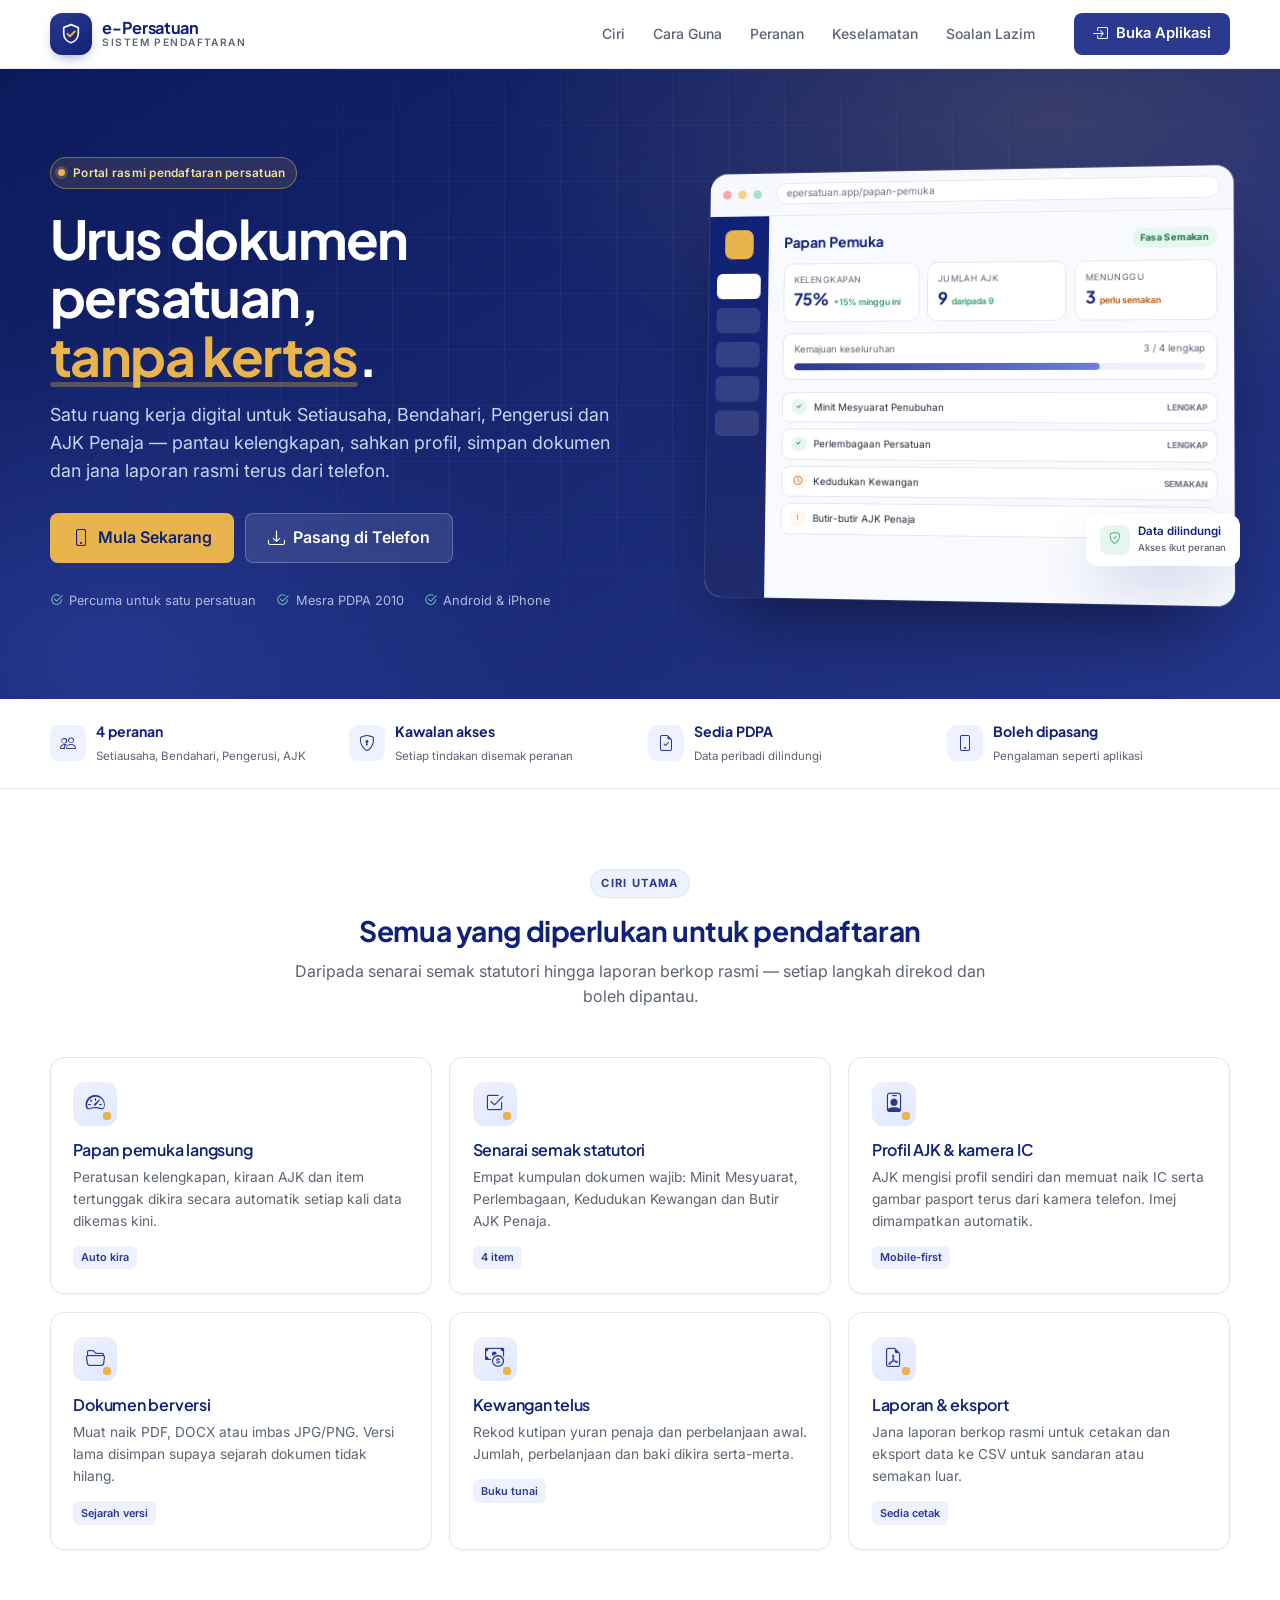
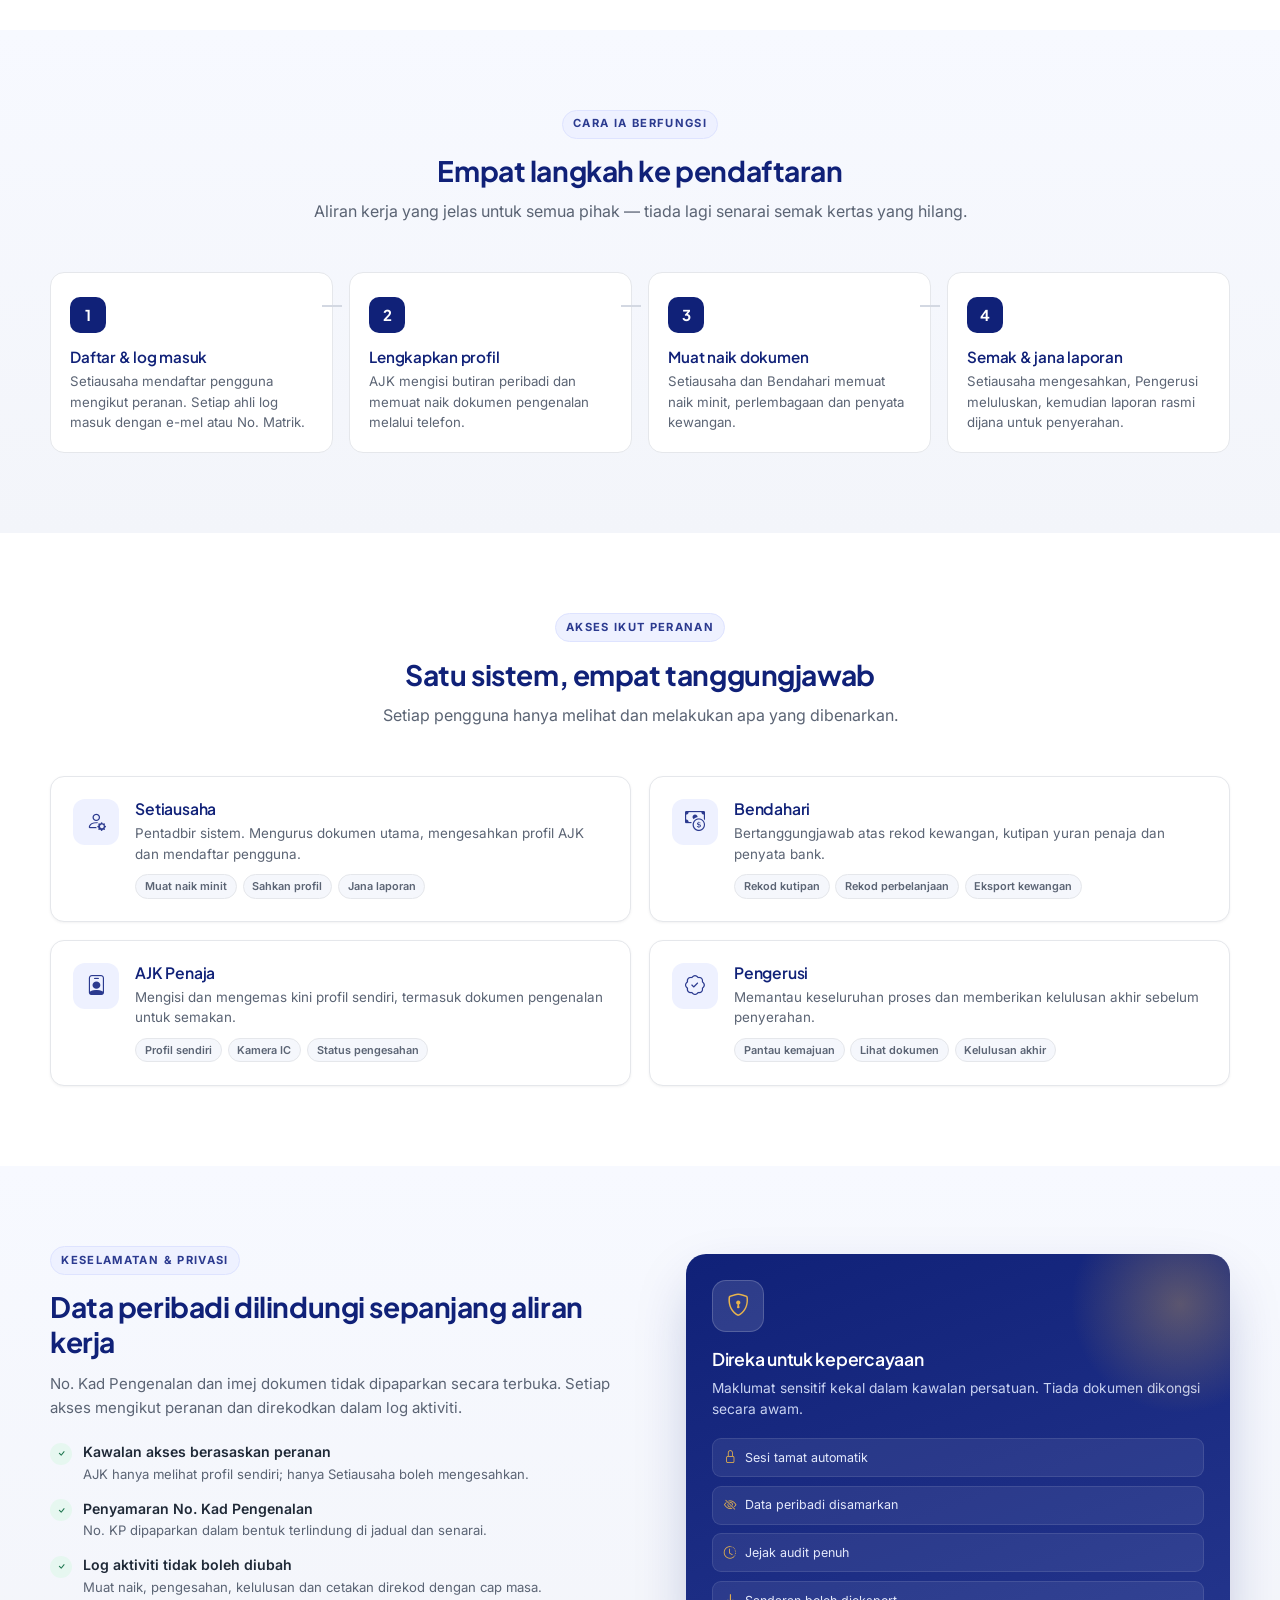
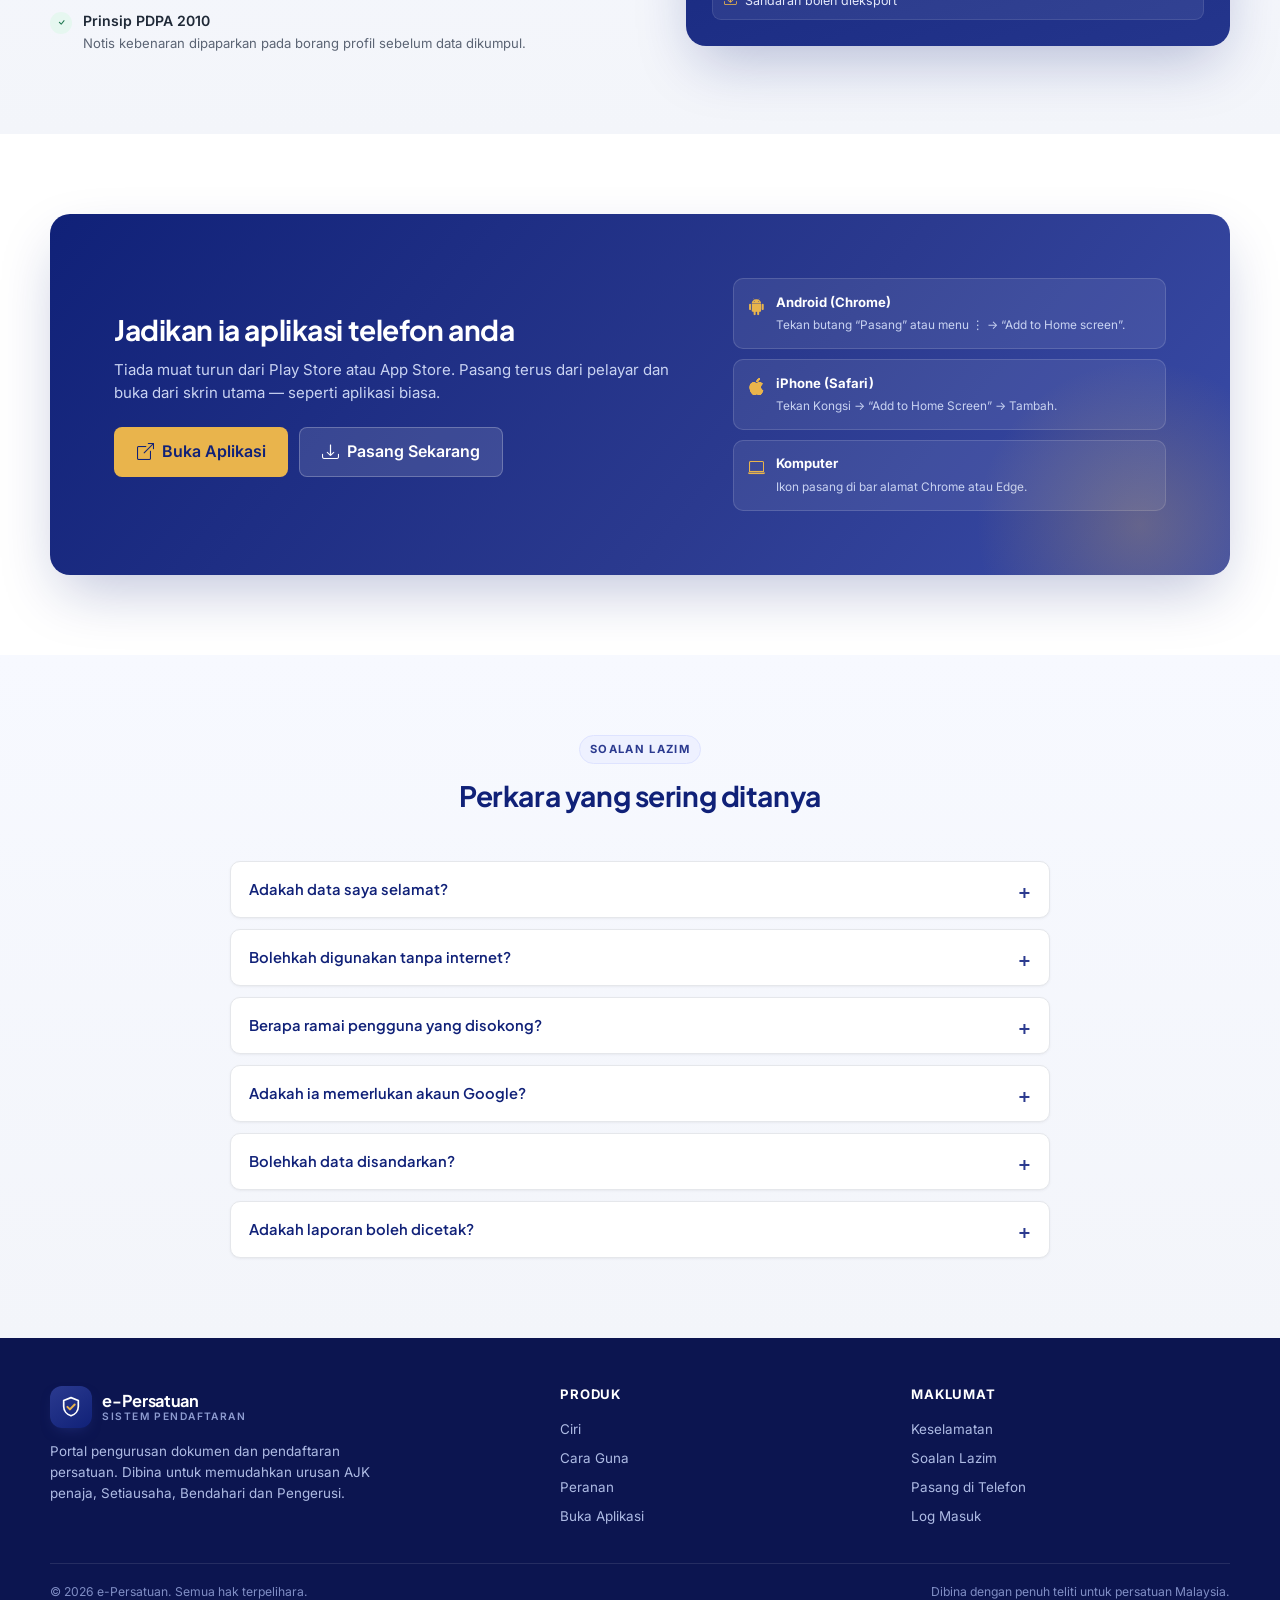
==== index.html @ eb2a5ac9 "e-Persatuan PWA v2.0 - laman web awam + aplikasi mudah alih" ====
<!DOCTYPE html>
<html lang="ms">
<head>
  <meta charset="UTF-8">
  <meta name="viewport" content="width=device-width, initial-scale=1, viewport-fit=cover">
  <title>e-Persatuan — Portal Pengurusan Dokumen & Pendaftaran Persatuan</title>
  <meta name="description" content="Portal digital untuk mengurus dokumen pendaftaran persatuan: minit mesyuarat, perlembagaan, kewangan dan profil AJK. Pantau kelengkapan, sahkan profil dan jana laporan rasmi — terus dari telefon.">
  <meta name="theme-color" content="#2B3A8F">
  <link rel="manifest" href="manifest.webmanifest">
  <link rel="icon" href="assets/img/favicon.svg" type="image/svg+xml">
  <link rel="apple-touch-icon" href="assets/img/icon-192.png">
  <meta name="apple-mobile-web-app-capable" content="yes">
  <meta name="apple-mobile-web-app-status-bar-style" content="black-translucent">
  <meta name="apple-mobile-web-app-title" content="e-Persatuan">
  <meta property="og:title" content="e-Persatuan — Urus pendaftaran persatuan tanpa kertas">
  <meta property="og:description" content="Papan pemuka kelengkapan, profil AJK, dokumen berversi, kewangan dan laporan rasmi dalam satu portal.">
  <meta property="og:type" content="website">
  <link rel="preconnect" href="https://fonts.googleapis.com">
  <link rel="preconnect" href="https://fonts.gstatic.com" crossorigin>
  <link href="https://fonts.googleapis.com/css2?family=Inter:wght@400;500;600;700&family=Plus+Jakarta+Sans:wght@500;600;700;800&display=swap" rel="stylesheet">
  <link href="https://cdn.jsdelivr.net/npm/bootstrap-icons@1.11.3/font/bootstrap-icons.min.css" rel="stylesheet">
  <link rel="stylesheet" href="assets/css/base.css">
  <link rel="stylesheet" href="assets/css/landing.css">
</head>
<body class="landing">
  <a class="skip-link" href="#utama">Langkau ke kandungan</a>

  <header class="site-head">
    <div class="container">
      <a class="brand" href="index.html">
        <span class="brand-mark" aria-hidden="true">
          <svg viewBox="0 0 24 24" fill="none">
            <path d="M12 2.6 4.7 5.5v5.9c0 4.4 3.1 8.1 7.3 9.4 4.2-1.3 7.3-5 7.3-9.4V5.5L12 2.6Z" stroke="currentColor" stroke-width="1.7" stroke-linejoin="round"/>
            <path d="m8.4 11.9 2.5 2.5 4.8-4.9" stroke="#E9B44C" stroke-width="2" stroke-linecap="round" stroke-linejoin="round"/>
          </svg>
        </span>
        <span class="brand-name">
          <b>e-Persatuan</b>
          <span>Sistem Pendaftaran</span>
        </span>
      </a>

      <nav class="site-nav" id="siteNav" aria-label="Navigasi utama">
        <a href="#ciri">Ciri</a>
        <a href="#cara">Cara Guna</a>
        <a href="#peranan">Peranan</a>
        <a href="#keselamatan">Keselamatan</a>
        <a href="#soalan">Soalan Lazim</a>
      </nav>

      <div class="head-cta">
        <a class="btn btn-primary" href="app.html">
          <i class="bi bi-box-arrow-in-right" aria-hidden="true"></i>
          <span>Buka Aplikasi</span>
        </a>
        <button class="nav-toggle" id="navToggle" type="button" aria-label="Buka menu" aria-expanded="false" aria-controls="siteNav">
          <i class="bi bi-list" aria-hidden="true"></i>
        </button>
      </div>
    </div>
  </header>

  <main id="utama">
    <!-- ============ HERO ============ -->
    <section class="hero">
      <div class="container">
        <div class="hero-copy">
          <span class="hero-eyebrow"><span class="dot" aria-hidden="true"></span> Portal rasmi pendaftaran persatuan</span>
          <h1>Urus dokumen persatuan, <em>tanpa kertas</em>.</h1>
          <p class="hero-lead">
            Satu ruang kerja digital untuk Setiausaha, Bendahari, Pengerusi dan AJK Penaja —
            pantau kelengkapan, sahkan profil, simpan dokumen dan jana laporan rasmi terus dari telefon.
          </p>

          <div class="hero-actions">
            <a class="btn btn-gold btn-lg" href="app.html">
              <i class="bi bi-phone" aria-hidden="true"></i> Mula Sekarang
            </a>
            <a class="btn btn-lg" href="#pasang" style="background:rgba(255,255,255,.1);border-color:rgba(255,255,255,.24);color:#fff">
              <i class="bi bi-download" aria-hidden="true"></i> Pasang di Telefon
            </a>
          </div>

          <ul class="hero-note">
            <li><i class="bi bi-check2-circle" aria-hidden="true"></i> Percuma untuk satu persatuan</li>
            <li><i class="bi bi-check2-circle" aria-hidden="true"></i> Mesra PDPA 2010</li>
            <li><i class="bi bi-check2-circle" aria-hidden="true"></i> Android &amp; iPhone</li>
          </ul>
        </div>

        <div class="hero-visual" aria-hidden="true">
          <div class="mock">
            <div class="mock-bar">
              <span></span><span></span><span></span>
              <div class="url">epersatuan.app/papan-pemuka</div>
            </div>
            <div class="mock-body">
              <div class="mock-side">
                <div class="ms-logo"></div>
                <div class="ms-item active"></div>
                <div class="ms-item"></div>
                <div class="ms-item"></div>
                <div class="ms-item"></div>
                <div class="ms-item"></div>
              </div>
              <div class="mock-main">
                <div class="mock-title">
                  <b>Papan Pemuka</b>
                  <span class="mock-pill">Fasa Semakan</span>
                </div>
                <div class="mock-stats">
                  <div class="mock-stat">
                    <small>Kelengkapan</small>
                    <b>75%</b>
                    <span class="mini">+15% minggu ini</span>
                  </div>
                  <div class="mock-stat">
                    <small>Jumlah AJK</small>
                    <b>9</b>
                    <span class="mini">daripada 9</span>
                  </div>
                  <div class="mock-stat">
                    <small>Menunggu</small>
                    <b>3</b>
                    <span class="mini" style="color:var(--gold-700)">perlu semakan</span>
                  </div>
                </div>
                <div class="mock-progress">
                  <div class="row"><span>Kemajuan keseluruhan</span><span>3 / 4 lengkap</span></div>
                  <div class="bar"><i></i></div>
                </div>
                <div class="mock-list">
                  <div class="li"><i class="bi bi-check" aria-hidden="true"></i> Minit Mesyuarat Penubuhan <span class="tag">LENGKAP</span></div>
                  <div class="li"><i class="bi bi-check" aria-hidden="true"></i> Perlembagaan Persatuan <span class="tag">LENGKAP</span></div>
                  <div class="li warn"><i class="bi bi-clock" aria-hidden="true"></i> Kedudukan Kewangan <span class="tag">SEMAKAN</span></div>
                  <div class="li warn"><i class="bi bi-exclamation" aria-hidden="true"></i> Butir-butir AJK Penaja <span class="tag">PEMBETULAN</span></div>
                </div>
              </div>
            </div>
          </div>
          <div class="float-badge">
            <span class="ib"><i class="bi bi-shield-check" aria-hidden="true"></i></span>
            <span>Data dilindungi<small>Akses ikut peranan</small></span>
          </div>
        </div>
      </div>
    </section>

    <!-- ============ TRUST ============ -->
    <div class="trust">
      <div class="container">
        <div class="trust-item">
          <i class="bi bi-people" aria-hidden="true"></i>
          <div><b>4 peranan</b><span>Setiausaha, Bendahari, Pengerusi, AJK</span></div>
        </div>
        <div class="trust-item">
          <i class="bi bi-shield-lock" aria-hidden="true"></i>
          <div><b>Kawalan akses</b><span>Setiap tindakan disemak peranan</span></div>
        </div>
        <div class="trust-item">
          <i class="bi bi-file-earmark-check" aria-hidden="true"></i>
          <div><b>Sedia PDPA</b><span>Data peribadi dilindungi</span></div>
        </div>
        <div class="trust-item">
          <i class="bi bi-phone" aria-hidden="true"></i>
          <div><b>Boleh dipasang</b><span>Pengalaman seperti aplikasi</span></div>
        </div>
      </div>
    </div>

    <!-- ============ CIRI ============ -->
    <section class="section" id="ciri">
      <div class="container">
        <div class="section-head reveal">
          <span class="kicker">Ciri utama</span>
          <h2>Semua yang diperlukan untuk pendaftaran</h2>
          <p>Daripada senarai semak statutori hingga laporan berkop rasmi — setiap langkah direkod dan boleh dipantau.</p>
        </div>

        <div class="feature-grid">
          <article class="feature reveal">
            <div class="fi"><i class="bi bi-speedometer2" aria-hidden="true"></i></div>
            <h3>Papan pemuka langsung</h3>
            <p>Peratusan kelengkapan, kiraan AJK dan item tertunggak dikira secara automatik setiap kali data dikemas kini.</p>
            <span class="tag">Auto kira</span>
          </article>

          <article class="feature reveal">
            <div class="fi"><i class="bi bi-check2-square" aria-hidden="true"></i></div>
            <h3>Senarai semak statutori</h3>
            <p>Empat kumpulan dokumen wajib: Minit Mesyuarat, Perlembagaan, Kedudukan Kewangan dan Butir AJK Penaja.</p>
            <span class="tag">4 item</span>
          </article>

          <article class="feature reveal">
            <div class="fi"><i class="bi bi-person-badge" aria-hidden="true"></i></div>
            <h3>Profil AJK &amp; kamera IC</h3>
            <p>AJK mengisi profil sendiri dan memuat naik IC serta gambar pasport terus dari kamera telefon. Imej dimampatkan automatik.</p>
            <span class="tag">Mobile-first</span>
          </article>

          <article class="feature reveal">
            <div class="fi"><i class="bi bi-folder2-open" aria-hidden="true"></i></div>
            <h3>Dokumen berversi</h3>
            <p>Muat naik PDF, DOCX atau imbas JPG/PNG. Versi lama disimpan supaya sejarah dokumen tidak hilang.</p>
            <span class="tag">Sejarah versi</span>
          </article>

          <article class="feature reveal">
            <div class="fi"><i class="bi bi-cash-coin" aria-hidden="true"></i></div>
            <h3>Kewangan telus</h3>
            <p>Rekod kutipan yuran penaja dan perbelanjaan awal. Jumlah, perbelanjaan dan baki dikira serta-merta.</p>
            <span class="tag">Buku tunai</span>
          </article>

          <article class="feature reveal">
            <div class="fi"><i class="bi bi-file-earmark-pdf" aria-hidden="true"></i></div>
            <h3>Laporan &amp; eksport</h3>
            <p>Jana laporan berkop rasmi untuk cetakan dan eksport data ke CSV untuk sandaran atau semakan luar.</p>
            <span class="tag">Sedia cetak</span>
          </article>
        </div>
      </div>
    </section>

    <!-- ============ CARA ============ -->
    <section class="section alt" id="cara">
      <div class="container">
        <div class="section-head reveal">
          <span class="kicker">Cara ia berfungsi</span>
          <h2>Empat langkah ke pendaftaran</h2>
          <p>Aliran kerja yang jelas untuk semua pihak — tiada lagi senarai semak kertas yang hilang.</p>
        </div>

        <div class="steps">
          <article class="step reveal">
            <h3>Daftar &amp; log masuk</h3>
            <p>Setiausaha mendaftar pengguna mengikut peranan. Setiap ahli log masuk dengan e-mel atau No. Matrik.</p>
          </article>
          <article class="step reveal">
            <h3>Lengkapkan profil</h3>
            <p>AJK mengisi butiran peribadi dan memuat naik dokumen pengenalan melalui telefon.</p>
          </article>
          <article class="step reveal">
            <h3>Muat naik dokumen</h3>
            <p>Setiausaha dan Bendahari memuat naik minit, perlembagaan dan penyata kewangan.</p>
          </article>
          <article class="step reveal">
            <h3>Semak &amp; jana laporan</h3>
            <p>Setiausaha mengesahkan, Pengerusi meluluskan, kemudian laporan rasmi dijana untuk penyerahan.</p>
          </article>
        </div>
      </div>
    </section>

    <!-- ============ PERANAN ============ -->
    <section class="section" id="peranan">
      <div class="container">
        <div class="section-head reveal">
          <span class="kicker">Akses ikut peranan</span>
          <h2>Satu sistem, empat tanggungjawab</h2>
          <p>Setiap pengguna hanya melihat dan melakukan apa yang dibenarkan.</p>
        </div>

        <div class="role-grid">
          <article class="role reveal">
            <div class="ri"><i class="bi bi-person-gear" aria-hidden="true"></i></div>
            <div>
              <h3>Setiausaha</h3>
              <p>Pentadbir sistem. Mengurus dokumen utama, mengesahkan profil AJK dan mendaftar pengguna.</p>
              <ul><li>Muat naik minit</li><li>Sahkan profil</li><li>Jana laporan</li></ul>
            </div>
          </article>

          <article class="role reveal">
            <div class="ri"><i class="bi bi-cash-coin" aria-hidden="true"></i></div>
            <div>
              <h3>Bendahari</h3>
              <p>Bertanggungjawab atas rekod kewangan, kutipan yuran penaja dan penyata bank.</p>
              <ul><li>Rekod kutipan</li><li>Rekod perbelanjaan</li><li>Eksport kewangan</li></ul>
            </div>
          </article>

          <article class="role reveal">
            <div class="ri"><i class="bi bi-person-badge" aria-hidden="true"></i></div>
            <div>
              <h3>AJK Penaja</h3>
              <p>Mengisi dan mengemas kini profil sendiri, termasuk dokumen pengenalan untuk semakan.</p>
              <ul><li>Profil sendiri</li><li>Kamera IC</li><li>Status pengesahan</li></ul>
            </div>
          </article>

          <article class="role reveal">
            <div class="ri"><i class="bi bi-patch-check" aria-hidden="true"></i></div>
            <div>
              <h3>Pengerusi</h3>
              <p>Memantau keseluruhan proses dan memberikan kelulusan akhir sebelum penyerahan.</p>
              <ul><li>Pantau kemajuan</li><li>Lihat dokumen</li><li>Kelulusan akhir</li></ul>
            </div>
          </article>
        </div>
      </div>
    </section>

    <!-- ============ KESELAMATAN ============ -->
    <section class="section alt" id="keselamatan">
      <div class="container security">
        <div class="reveal">
          <span class="kicker" style="display:inline-block;font-size:.7rem;font-weight:700;letter-spacing:.12em;text-transform:uppercase;color:var(--blue);background:var(--blue-50);border:1px solid var(--blue-100);padding:.3rem .65rem;border-radius:999px;margin-bottom:.9rem">Keselamatan &amp; privasi</span>
          <h2>Data peribadi dilindungi sepanjang aliran kerja</h2>
          <p>No. Kad Pengenalan dan imej dokumen tidak dipaparkan secara terbuka. Setiap akses mengikut peranan dan direkodkan dalam log aktiviti.</p>

          <ul class="sec-list">
            <li>
              <i class="bi bi-check" aria-hidden="true"></i>
              <div><b>Kawalan akses berasaskan peranan</b><span>AJK hanya melihat profil sendiri; hanya Setiausaha boleh mengesahkan.</span></div>
            </li>
            <li>
              <i class="bi bi-check" aria-hidden="true"></i>
              <div><b>Penyamaran No. Kad Pengenalan</b><span>No. KP dipaparkan dalam bentuk terlindung di jadual dan senarai.</span></div>
            </li>
            <li>
              <i class="bi bi-check" aria-hidden="true"></i>
              <div><b>Log aktiviti tidak boleh diubah</b><span>Muat naik, pengesahan, kelulusan dan cetakan direkod dengan cap masa.</span></div>
            </li>
            <li>
              <i class="bi bi-check" aria-hidden="true"></i>
              <div><b>Prinsip PDPA 2010</b><span>Notis kebenaran dipaparkan pada borang profil sebelum data dikumpul.</span></div>
            </li>
          </ul>
        </div>

        <div class="sec-card reveal">
          <div class="lock"><i class="bi bi-shield-lock" aria-hidden="true"></i></div>
          <h3>Direka untuk kepercayaan</h3>
          <p>Maklumat sensitif kekal dalam kawalan persatuan. Tiada dokumen dikongsi secara awam.</p>
          <div class="sec-mini">
            <div><i class="bi bi-lock" aria-hidden="true"></i> Sesi tamat automatik</div>
            <div><i class="bi bi-eye-slash" aria-hidden="true"></i> Data peribadi disamarkan</div>
            <div><i class="bi bi-clock-history" aria-hidden="true"></i> Jejak audit penuh</div>
            <div><i class="bi bi-download" aria-hidden="true"></i> Sandaran boleh dieksport</div>
          </div>
        </div>
      </div>
    </section>

    <!-- ============ CTA / PASANG ============ -->
    <section class="section" id="pasang">
      <div class="container">
        <div class="cta reveal">
          <div class="cta-grid">
            <div>
              <h2>Jadikan ia aplikasi telefon anda</h2>
              <p>Tiada muat turun dari Play Store atau App Store. Pasang terus dari pelayar dan buka dari skrin utama — seperti aplikasi biasa.</p>
              <div class="hero-actions">
                <a class="btn btn-gold btn-lg" href="app.html">
                  <i class="bi bi-box-arrow-up-right" aria-hidden="true"></i> Buka Aplikasi
                </a>
                <button class="btn btn-lg" id="installBtn" type="button" style="background:rgba(255,255,255,.12);border-color:rgba(255,255,255,.24);color:#fff">
                  <i class="bi bi-download" aria-hidden="true"></i> Pasang Sekarang
                </button>
              </div>
            </div>
            <div class="install-cards">
              <div class="install-card">
                <i class="bi bi-android2" aria-hidden="true"></i>
                <div><b>Android (Chrome)</b><span>Tekan butang “Pasang” atau menu ⋮ → “Add to Home screen”.</span></div>
              </div>
              <div class="install-card">
                <i class="bi bi-apple" aria-hidden="true"></i>
                <div><b>iPhone (Safari)</b><span>Tekan Kongsi → “Add to Home Screen” → Tambah.</span></div>
              </div>
              <div class="install-card">
                <i class="bi bi-laptop" aria-hidden="true"></i>
                <div><b>Komputer</b><span>Ikon pasang di bar alamat Chrome atau Edge.</span></div>
              </div>
            </div>
          </div>
        </div>
      </div>
    </section>

    <!-- ============ FAQ ============ -->
    <section class="section alt" id="soalan">
      <div class="container">
        <div class="section-head reveal">
          <span class="kicker">Soalan lazim</span>
          <h2>Perkara yang sering ditanya</h2>
        </div>

        <div class="faq">
          <details class="reveal">
            <summary>Adakah data saya selamat?</summary>
            <p>Setiap pengguna mempunyai peranan tersendiri. No. Kad Pengenalan disamarkan, akses dokumen terhad kepada peranan yang dibenarkan, dan setiap tindakan direkodkan dalam log aktiviti yang tidak boleh disunting.</p>
          </details>
          <details class="reveal">
            <summary>Bolehkah digunakan tanpa internet?</summary>
            <p>Selepas dibuka sekali, antara muka asas boleh dimuatkan secara luar talian. Muat naik dokumen dan penyegerakan data memerlukan sambungan internet.</p>
          </details>
          <details class="reveal">
            <summary>Berapa ramai pengguna yang disokong?</summary>
            <p>MVP ini direka untuk satu persatuan dengan 7 hingga 15 pengguna — sesuai untuk AJK penaja, Setiausaha, Bendahari dan Pengerusi.</p>
          </details>
          <details class="reveal">
            <summary>Adakah ia memerlukan akaun Google?</summary>
            <p>Tidak. Pengguna log masuk menggunakan e-mel atau No. Matrik serta kata laluan yang diberikan oleh Setiausaha. Akaun Google tidak diperlukan.</p>
          </details>
          <details class="reveal">
            <summary>Bolehkah data disandarkan?</summary>
            <p>Ya. Setiausaha boleh mengeksport sandaran penuh (JSON) dan data kewangan atau senarai AJK ke CSV pada bila-bila masa dari halaman Tetapan.</p>
          </details>
          <details class="reveal">
            <summary>Adakah laporan boleh dicetak?</summary>
            <p>Ya. Selepas Kelulusan Akhir, Setiausaha boleh menjana laporan berkop rasmi yang sedia untuk dicetak atau disimpan sebagai PDF melalui dialog cetak pelayar.</p>
          </details>
        </div>
      </div>
    </section>
  </main>

  <footer class="site-foot">
    <div class="container">
      <div class="foot-grid">
        <div>
          <a class="brand" href="index.html">
            <span class="brand-mark" aria-hidden="true">
              <svg viewBox="0 0 24 24" fill="none">
                <path d="M12 2.6 4.7 5.5v5.9c0 4.4 3.1 8.1 7.3 9.4 4.2-1.3 7.3-5 7.3-9.4V5.5L12 2.6Z" stroke="currentColor" stroke-width="1.7" stroke-linejoin="round"/>
                <path d="m8.4 11.9 2.5 2.5 4.8-4.9" stroke="#E9B44C" stroke-width="2" stroke-linecap="round" stroke-linejoin="round"/>
              </svg>
            </span>
            <span class="brand-name"><b>e-Persatuan</b><span>Sistem Pendaftaran</span></span>
          </a>
          <p>Portal pengurusan dokumen dan pendaftaran persatuan. Dibina untuk memudahkan urusan AJK penaja, Setiausaha, Bendahari dan Pengerusi.</p>
        </div>
        <div class="foot-col">
          <h3 class="foot-title">Produk</h3>
          <a href="#ciri">Ciri</a>
          <a href="#cara">Cara Guna</a>
          <a href="#peranan">Peranan</a>
          <a href="app.html">Buka Aplikasi</a>
        </div>
        <div class="foot-col">
          <h3 class="foot-title">Maklumat</h3>
          <a href="#keselamatan">Keselamatan</a>
          <a href="#soalan">Soalan Lazim</a>
          <a href="#pasang">Pasang di Telefon</a>
          <a href="app.html#/log-masuk">Log Masuk</a>
        </div>
      </div>
      <div class="foot-bottom">
        <span>© <span id="year">2026</span> e-Persatuan. Semua hak terpelihara.</span>
        <span>Dibina dengan penuh teliti untuk persatuan Malaysia.</span>
      </div>
    </div>
  </footer>

  <div id="toast-root" aria-live="polite"></div>

  <script>
    // Tahun semasa
    document.getElementById('year').textContent = new Date().getFullYear();

    // Menu mudah alih
    var navToggle = document.getElementById('navToggle');
    var siteNav = document.getElementById('siteNav');
    navToggle.addEventListener('click', function () {
      var open = siteNav.classList.toggle('open');
      navToggle.setAttribute('aria-expanded', open ? 'true' : 'false');
      navToggle.innerHTML = open
        ? '<i class="bi bi-x-lg" aria-hidden="true"></i>'
        : '<i class="bi bi-list" aria-hidden="true"></i>';
    });
    siteNav.addEventListener('click', function (e) {
      if (e.target.tagName === 'A') {
        siteNav.classList.remove('open');
        navToggle.setAttribute('aria-expanded', 'false');
        navToggle.innerHTML = '<i class="bi bi-list" aria-hidden="true"></i>';
      }
    });

    // Animasi reveal
    if ('IntersectionObserver' in window) {
      var io = new IntersectionObserver(function (entries) {
        entries.forEach(function (en) {
          if (en.isIntersecting) { en.target.classList.add('in'); io.unobserve(en.target); }
        });
      }, { threshold: .12 });
      document.querySelectorAll('.reveal').forEach(function (el) { io.observe(el); });
    } else {
      document.querySelectorAll('.reveal').forEach(function (el) { el.classList.add('in'); });
    }

    // Pasang PWA
    var deferredPrompt = null;
    var installBtn = document.getElementById('installBtn');
    window.addEventListener('beforeinstallprompt', function (e) {
      e.preventDefault();
      deferredPrompt = e;
      installBtn.disabled = false;
    });
    installBtn.addEventListener('click', async function () {
      if (deferredPrompt) {
        deferredPrompt.prompt();
        var res = await deferredPrompt.userChoice;
        if (res.outcome === 'accepted') toast('Aplikasi sedang dipasang…', 'ok');
        deferredPrompt = null;
        return;
      }
      var iOS = /iPad|iPhone|iPod/.test(navigator.userAgent);
      toast(iOS
        ? 'Di iPhone: tekan Kongsi → Add to Home Screen.'
        : 'Buka menu pelayar → “Install app” / “Add to Home screen”.', 'warn');
    });

    function toast(msg, kind) {
      var root = document.getElementById('toast-root');
      var el = document.createElement('div');
      el.className = 'toast ' + (kind || '');
      el.innerHTML = '<i class="bi ' + (kind === 'warn' ? 'bi-exclamation-circle' : 'bi-info-circle') + '"></i><div>' + msg + '</div>';
      root.appendChild(el);
      setTimeout(function () { el.classList.add('out'); setTimeout(function () { el.remove(); }, 220); }, 3800);
    }

    // Daftar service worker
    if ('serviceWorker' in navigator) {
      window.addEventListener('load', function () {
        navigator.serviceWorker.register('sw.js').then(function (reg) {
          setTimeout(function () { reg.update().catch(function () {}); }, 1500);
        }).catch(function () {});
      });
    }
  </script>
</body>
</html>
---- assets/css/base.css ----
/* ============================================================
   e-Persatuan — Asas reka bentuk (tokens, tipografi, komponen)
   ============================================================ */

:root {
  /* Warna jenama */
  --blue: #2B3A8F;
  --blue-900: #102178;
  --blue-800: #1F2B6B;
  --blue-50: #EEF1FF;
  --blue-100: #DEE3FF;
  --gold: #E9B44C;
  --gold-700: #B45309;
  --gold-50: #FEF7EA;
  --gold-100: #FCE9C2;

  /* Neutrals */
  --bg: #F3F5FA;
  --card: #FFFFFF;
  --text: #1F2937;
  --muted: #5B6474;
  --soft: #6B7280;
  --border: #E5E7EB;
  --border-strong: #D3D8E2;

  /* Status */
  --green: #2E9E6B;
  --green-700: #1B734C;
  --green-50: #E6F7F0;
  --green-100: #B8ECD6;
  --amber: #F59E0B;
  --amber-50: #FEF7EA;
  --red: #EF4444;
  --red-50: #FEE2E2;
  --red-700: #991B1B;

  /* Bentuk & bayang */
  --r-sm: 8px;
  --r: 10px;
  --r-lg: 14px;
  --r-xl: 20px;
  --shadow-1: 0 1px 3px rgba(31, 41, 55, .05), 0 1px 2px -1px rgba(31, 41, 55, .03);
  --shadow-2: 0 4px 6px -1px rgba(43, 58, 143, .08), 0 2px 4px -2px rgba(43, 58, 143, .04);
  --shadow-3: 0 10px 15px -3px rgba(31, 43, 107, .12), 0 4px 6px -4px rgba(31, 43, 107, .08);
  --shadow-4: 0 24px 60px -12px rgba(16, 33, 120, .28);

  --font-head: "Plus Jakarta Sans", "Segoe UI", system-ui, -apple-system, sans-serif;
  --font-body: "Inter", "Segoe UI", system-ui, -apple-system, sans-serif;

  --nav-w: 260px;
  --top-h: 68px;
  --gutter: 1.5rem;
  --ease: cubic-bezier(.4, 0, .2, 1);
}

* { box-sizing: border-box; }

html { -webkit-text-size-adjust: 100%; scroll-behavior: smooth; }

body {
  margin: 0;
  font-family: var(--font-body);
  font-size: 15px;
  line-height: 1.55;
  color: var(--text);
  background: var(--bg);
  -webkit-font-smoothing: antialiased;
  text-rendering: optimizeLegibility;
}

h1, h2, h3, h4, h5 {
  font-family: var(--font-head);
  color: var(--blue-900);
  line-height: 1.25;
  margin: 0 0 .5rem;
  letter-spacing: -.015em;
}

h1 { font-size: clamp(1.7rem, 3vw, 2.4rem); font-weight: 700; }
h2 { font-size: clamp(1.35rem, 2.2vw, 1.8rem); font-weight: 700; }
h3 { font-size: 1.15rem; font-weight: 600; }
h4 { font-size: 1rem; font-weight: 600; }

p { margin: 0 0 1rem; }
a { color: var(--blue); text-decoration: none; }
a:hover { text-decoration: underline; }

img, svg { max-width: 100%; }

button, input, select, textarea { font: inherit; color: inherit; }

:focus-visible {
  outline: 3px solid rgba(43, 58, 143, .28);
  outline-offset: 2px;
  border-radius: 6px;
}

::selection { background: var(--gold); color: var(--blue-900); }

.container {
  width: min(1180px, calc(100% - 2.5rem));
  margin-inline: auto;
}

.sr-only {
  position: absolute; width: 1px; height: 1px; padding: 0; margin: -1px;
  overflow: hidden; clip: rect(0 0 0 0); white-space: nowrap; border: 0;
}

.skip-link {
  position: fixed; left: 12px; top: -60px; z-index: 200;
  background: var(--blue-900); color: #fff; padding: .65rem 1rem;
  border-radius: var(--r-sm); transition: top .2s var(--ease);
}
.skip-link:focus { top: 12px; }

/* ---------- Butang ---------- */
.btn {
  --btn-bg: var(--blue);
  --btn-fg: #fff;
  --btn-border: transparent;
  display: inline-flex;
  align-items: center;
  justify-content: center;
  gap: .5rem;
  min-height: 42px;
  padding: .55rem 1.1rem;
  border: 1px solid var(--btn-border);
  border-radius: var(--r-sm);
  background: var(--btn-bg);
  color: var(--btn-fg);
  font-family: var(--font-body);
  font-size: .925rem;
  font-weight: 600;
  line-height: 1.2;
  cursor: pointer;
  transition: background .18s var(--ease), border-color .18s var(--ease),
              transform .18s var(--ease), box-shadow .18s var(--ease);
  text-decoration: none;
  white-space: nowrap;
  -webkit-tap-highlight-color: transparent;
}
.btn:hover { text-decoration: none; }
.btn:active { transform: translateY(1px); }
.btn:disabled, .btn[aria-disabled="true"] {
  opacity: .5; cursor: not-allowed; transform: none; box-shadow: none;
}
.btn i { font-size: 1.05em; }

.btn-primary { --btn-bg: var(--blue); --btn-fg: #fff; }
.btn-primary:hover { --btn-bg: var(--blue-800); box-shadow: var(--shadow-2); }

.btn-dark { --btn-bg: var(--blue-900); --btn-fg: #fff; }
.btn-dark:hover { --btn-bg: #0A1759; }

.btn-gold { --btn-bg: var(--gold); --btn-fg: var(--blue-900); }
.btn-gold:hover { --btn-bg: #DFA63B; box-shadow: var(--shadow-2); }

.btn-ghost {
  --btn-bg: #fff;
  --btn-fg: var(--text);
  --btn-border: var(--border);
}
.btn-ghost:hover { --btn-border: var(--blue); --btn-bg: var(--blue-50); }

.btn-subtle {
  --btn-bg: var(--blue-50);
  --btn-fg: var(--blue);
  --btn-border: transparent;
}
.btn-subtle:hover { --btn-bg: var(--blue-100); }

.btn-danger { --btn-bg: var(--red); --btn-fg: #fff; }
.btn-danger:hover { --btn-bg: #DC2626; }

.btn-danger-ghost {
  --btn-bg: #fff;
  --btn-fg: var(--red-700);
  --btn-border: #FCA5A5;
}
.btn-danger-ghost:hover { --btn-bg: var(--red-50); }

.btn-sm { min-height: 34px; padding: .35rem .75rem; font-size: .82rem; }
.btn-lg { min-height: 50px; padding: .8rem 1.5rem; font-size: 1rem; }
.btn-block { width: 100%; }
.btn-icon { padding: .5rem; min-height: 38px; min-width: 38px; }

/* ---------- Chip / badge ---------- */
.chip {
  display: inline-flex;
  align-items: center;
  gap: .35rem;
  height: 24px;
  padding: 0 .65rem;
  border-radius: 999px;
  font-size: .72rem;
  font-weight: 600;
  letter-spacing: .01em;
  border: 1px solid transparent;
  white-space: nowrap;
}
.chip i { font-size: .85em; }
.chip-green { background: var(--green-50); color: var(--green-700); border-color: var(--green-100); }
.chip-amber { background: var(--gold-50); color: var(--gold-700); border-color: #FCD34D; }
.chip-grey { background: #F1F3F7; color: #4B5563; border-color: #D1D5DB; }
.chip-red { background: var(--red-50); color: var(--red-700); border-color: #FCA5A5; }
.chip-blue { background: var(--blue-50); color: var(--blue); border-color: var(--blue-100); }
.chip-gold { background: var(--gold-100); color: #7A5000; border-color: var(--gold); }

/* ---------- Kad ---------- */
.card {
  background: var(--card);
  border: 1px solid var(--border);
  border-radius: var(--r-lg);
  box-shadow: var(--shadow-1);
}
.card-pad { padding: 1.25rem; }

.card-head {
  display: flex;
  align-items: center;
  justify-content: space-between;
  gap: 1rem;
  padding: 1rem 1.25rem;
  border-bottom: 1px solid #F1F3F7;
}
.card-head h3, .card-head h4 { margin: 0; }
.card-head .sub { margin: .15rem 0 0; font-size: .8rem; color: var(--muted); }

/* ---------- Borang ---------- */
.field { display: grid; gap: .35rem; margin-bottom: .9rem; }
.field > label, .label {
  font-size: .8rem;
  font-weight: 600;
  color: var(--text);
}
.field .hint { font-size: .74rem; color: var(--muted); }
.req { color: var(--red); }

.input, .select, .textarea {
  width: 100%;
  min-height: 42px;
  padding: .55rem .75rem;
  border: 1px solid var(--border);
  border-radius: var(--r-sm);
  background: #fff;
  color: var(--text);
  font-size: .92rem;
  transition: border-color .15s var(--ease), box-shadow .15s var(--ease), background .15s;
}
.textarea { min-height: 96px; resize: vertical; }
.input:hover, .select:hover, .textarea:hover { border-color: var(--border-strong); }
.input:focus, .select:focus, .textarea:focus {
  outline: none;
  border-color: var(--blue);
  box-shadow: 0 0 0 3px rgba(43, 58, 143, .15);
}
.input:disabled, .input[readonly], .select:disabled, .textarea:disabled {
  background: #F6F7FB;
  color: var(--muted);
  cursor: not-allowed;
}
.input.is-error, .select.is-error, .textarea.is-error { border-color: var(--red); }

.field-row { display: grid; grid-template-columns: 1fr 1fr; gap: 0 1rem; }
.form-actions {
  display: flex;
  flex-wrap: wrap;
  gap: .65rem;
  padding-top: 1rem;
  margin-top: .5rem;
  border-top: 1px solid #F1F3F7;
}

/* ---------- Jadual ---------- */
.table-wrap {
  overflow-x: auto;
  -webkit-overflow-scrolling: touch;
  border-radius: var(--r-lg);
}
table.data {
  width: 100%;
  border-collapse: collapse;
  font-size: .875rem;
  font-variant-numeric: tabular-nums;
}
table.data th {
  text-align: left;
  font-size: .72rem;
  letter-spacing: .04em;
  text-transform: uppercase;
  color: var(--muted);
  background: #F8FAFF;
  padding: .7rem .9rem;
  border-bottom: 1px solid var(--border);
  white-space: nowrap;
}
table.data td {
  padding: .7rem .9rem;
  border-bottom: 1px solid #F1F3F7;
  vertical-align: middle;
}
table.data tr:last-child td { border-bottom: 0; }
table.data tbody tr:hover { background: #FAFBFF; }
.empty-row { text-align: center; color: var(--muted); padding: 2rem 1rem !important; }

/* ---------- Toast ---------- */
#toast-root {
  position: fixed;
  right: 1rem;
  bottom: 1rem;
  z-index: 400;
  display: grid;
  gap: .5rem;
  width: min(360px, calc(100vw - 2rem));
  pointer-events: none;
}
.toast {
  display: flex;
  align-items: flex-start;
  gap: .6rem;
  padding: .8rem .95rem;
  background: #fff;
  border: 1px solid var(--border);
  border-left: 4px solid var(--blue);
  border-radius: var(--r);
  box-shadow: var(--shadow-3);
  font-size: .875rem;
  animation: toast-in .25s var(--ease);
  pointer-events: auto;
}
.toast i { color: var(--blue); font-size: 1.1rem; margin-top: .1rem; }
.toast.ok { border-left-color: var(--green); }
.toast.ok i { color: var(--green); }
.toast.warn { border-left-color: var(--amber); }
.toast.warn i { color: var(--amber); }
.toast.err { border-left-color: var(--red); }
.toast.err i { color: var(--red); }
.toast.out { animation: toast-out .2s var(--ease) forwards; }

@keyframes toast-in { from { opacity: 0; transform: translateY(12px); } }
@keyframes toast-out { to { opacity: 0; transform: translateY(8px); } }

/* ---------- Modal / sheet ---------- */
.modal-backdrop {
  position: fixed;
  inset: 0;
  z-index: 300;
  display: grid;
  place-items: center;
  padding: 1rem;
  background: rgba(16, 25, 40, .5);
  backdrop-filter: blur(3px);
  animation: fade-in .18s var(--ease);
}
.modal {
  width: min(620px, 100%);
  max-height: min(88vh, 860px);
  display: flex;
  flex-direction: column;
  background: #fff;
  border-radius: var(--r-xl);
  box-shadow: var(--shadow-4);
  animation: modal-in .22s var(--ease);
  overflow: hidden;
}
.modal.modal-sm { width: min(440px, 100%); }
.modal.modal-lg { width: min(820px, 100%); }
.modal-head {
  display: flex;
  align-items: flex-start;
  justify-content: space-between;
  gap: 1rem;
  padding: 1.15rem 1.25rem .9rem;
  border-bottom: 1px solid #F1F3F7;
}
.modal-head h3 { margin: 0; font-size: 1.1rem; }
.modal-head p { margin: .2rem 0 0; font-size: .8rem; color: var(--muted); }
.modal-close {
  border: 0; background: transparent; color: var(--muted);
  font-size: 1.25rem; cursor: pointer; line-height: 1;
  padding: .25rem; border-radius: 6px;
}
.modal-close:hover { background: #F1F3F7; color: var(--text); }
.modal-body { padding: 1.15rem 1.25rem; overflow-y: auto; }
.modal-foot {
  display: flex; flex-wrap: wrap; justify-content: flex-end; gap: .6rem;
  padding: .9rem 1.25rem; border-top: 1px solid #F1F3F7; background: #FCFDFF;
}
@keyframes fade-in { from { opacity: 0; } }
@keyframes modal-in { from { opacity: 0; transform: translateY(14px) scale(.985); } }

/* ---------- Lain-lain ---------- */
.spin {
  width: 34px; height: 34px;
  border: 3px solid rgba(43, 58, 143, .18);
  border-top-color: var(--blue);
  border-radius: 50%;
  animation: spin .8s linear infinite;
}
@keyframes spin { to { transform: rotate(360deg); } }

.boot {
  position: fixed; inset: 0; z-index: 500;
  display: grid; place-items: center; gap: 1rem;
  background: var(--bg);
  color: var(--muted);
  font-size: .9rem;
  text-align: center;
}
.boot > div { display: grid; place-items: center; gap: .8rem; }

[hidden] { display: none !important; }

.divider { height: 1px; background: var(--border); border: 0; margin: 1.25rem 0; }

.muted { color: var(--muted); }
.small { font-size: .8rem; }
.tnum { font-variant-numeric: tabular-nums; }
.nowrap { white-space: nowrap; }
.text-green { color: var(--green); }
.text-red { color: var(--red); }
.text-amber { color: var(--gold-700); }

@media (max-width: 640px) {
  .field-row { grid-template-columns: 1fr; }
  .btn { min-height: 46px; }
  .btn-sm { min-height: 38px; }
}

@media (prefers-reduced-motion: reduce) {
  *, *::before, *::after {
    animation-duration: .01ms !important;
    animation-iteration-count: 1 !important;
    transition-duration: .01ms !important;
    scroll-behavior: auto !important;
  }
}
---- assets/css/landing.css ----
/* ============================================================
   e-Persatuan — Laman pendaratan awam
   ============================================================ */

.landing { background: #fff; }

/* ---------- Header ---------- */
.site-head {
  position: sticky;
  top: 0;
  z-index: 100;
  background: rgba(255, 255, 255, .94);
  backdrop-filter: blur(10px);
  border-bottom: 1px solid var(--border);
}
.site-head .container {
  display: flex;
  align-items: center;
  gap: 1.25rem;
  min-height: 68px;
}
.brand {
  display: inline-flex;
  align-items: center;
  gap: .65rem;
  text-decoration: none;
  color: var(--blue-900);
  margin-right: auto;
}
.brand:hover { text-decoration: none; }
.brand-mark {
  width: 42px; height: 42px;
  display: grid; place-items: center;
  background: linear-gradient(145deg, var(--blue) 0%, var(--blue-900) 100%);
  color: #fff;
  border-radius: 12px;
  box-shadow: 0 6px 14px -6px rgba(43, 58, 143, .6);
  flex: none;
}
.brand-mark svg { width: 24px; height: 24px; }
.brand-name { display: grid; line-height: 1.15; }
.brand-name b {
  font-family: var(--font-head);
  font-size: 1.02rem;
  letter-spacing: -.02em;
}
.brand-name span {
  font-size: .64rem;
  letter-spacing: .14em;
  text-transform: uppercase;
  color: var(--muted);
  font-weight: 600;
}

.site-nav { display: flex; align-items: center; gap: .35rem; }
.site-nav a {
  padding: .45rem .7rem;
  border-radius: 8px;
  font-size: .875rem;
  font-weight: 500;
  color: var(--muted);
  text-decoration: none;
  transition: background .15s, color .15s;
}
.site-nav a:hover { background: var(--blue-50); color: var(--blue); text-decoration: none; }

.head-cta { display: flex; align-items: center; gap: .5rem; margin-left: .5rem; }
.nav-toggle {
  display: none;
  border: 1px solid var(--border);
  background: #fff;
  border-radius: 8px;
  width: 42px; height: 42px;
  font-size: 1.2rem;
  color: var(--blue-900);
  cursor: pointer;
}

/* ---------- Hero ---------- */
.hero {
  position: relative;
  overflow: hidden;
  padding: clamp(2.5rem, 7vw, 5.5rem) 0 clamp(3rem, 7vw, 5.5rem);
  background:
    radial-gradient(900px 480px at 82% 8%, rgba(233, 180, 76, .16), transparent 62%),
    radial-gradient(760px 520px at 8% 92%, rgba(76, 96, 220, .28), transparent 60%),
    linear-gradient(150deg, #0C1A5C 0%, #16266F 46%, #24358C 100%);
  color: #EAF0FF;
}
.hero::before {
  content: "";
  position: absolute; inset: 0;
  background-image:
    linear-gradient(rgba(255, 255, 255, .045) 1px, transparent 1px),
    linear-gradient(90deg, rgba(255, 255, 255, .045) 1px, transparent 1px);
  background-size: 56px 56px;
  mask-image: radial-gradient(70% 65% at 55% 40%, #000 35%, transparent 100%);
  pointer-events: none;
}
.hero .container {
  position: relative;
  display: grid;
  grid-template-columns: 1.05fr .95fr;
  gap: clamp(2rem, 5vw, 4rem);
  align-items: center;
}
.hero-eyebrow {
  display: inline-flex;
  align-items: center;
  gap: .5rem;
  padding: .35rem .7rem .35rem .45rem;
  border: 1px solid rgba(233, 180, 76, .45);
  background: rgba(233, 180, 76, .12);
  color: #F7DCA6;
  border-radius: 999px;
  font-size: .74rem;
  font-weight: 600;
  letter-spacing: .02em;
  margin-bottom: 1.25rem;
}
.hero-eyebrow .dot {
  width: 7px; height: 7px; border-radius: 50%;
  background: var(--gold);
  box-shadow: 0 0 0 3px rgba(233, 180, 76, .22);
}
.hero h1 {
  color: #fff;
  font-size: clamp(2rem, 4.3vw, 3.35rem);
  line-height: 1.1;
  letter-spacing: -.03em;
  margin-bottom: 1rem;
}
.hero h1 em {
  font-style: normal;
  color: var(--gold);
  position: relative;
  white-space: nowrap;
}
.hero h1 em::after {
  content: "";
  position: absolute;
  left: 0; right: 0; bottom: .04em;
  height: .1em;
  background: rgba(233, 180, 76, .32);
  border-radius: 999px;
}
.hero-lead {
  font-size: clamp(1rem, 1.4vw, 1.12rem);
  color: #C9D3F2;
  max-width: 54ch;
  margin-bottom: 1.75rem;
}
.hero-actions { display: flex; flex-wrap: wrap; gap: .7rem; margin-bottom: 1.75rem; }
.hero-actions .btn { min-height: 50px; padding-inline: 1.35rem; }

.hero-note {
  display: flex;
  flex-wrap: wrap;
  gap: .4rem 1.25rem;
  padding: 0; margin: 0;
  list-style: none;
  font-size: .8rem;
  color: #AEBbe4;
}
.hero-note li { display: inline-flex; align-items: center; gap: .4rem; }
.hero-note i { color: #7DE3B4; }

/* Mock dashboard */
.hero-visual { position: relative; perspective: 1400px; }
.mock {
  position: relative;
  background: #fff;
  border-radius: 18px;
  box-shadow: 0 40px 80px -30px rgba(0, 0, 0, .55), 0 0 0 1px rgba(255, 255, 255, .12);
  overflow: hidden;
  color: var(--text);
  transform: rotateY(-7deg) rotateX(3deg);
  animation: float-in .8s var(--ease);
}
.mock-bar {
  display: flex; align-items: center; gap: .45rem;
  padding: .65rem .8rem;
  background: #F7F9FF;
  border-bottom: 1px solid var(--border);
}
.mock-bar span { width: 9px; height: 9px; border-radius: 50%; background: #D9DEEE; }
.mock-bar span:first-child { background: #F6A6A6; }
.mock-bar span:nth-child(2) { background: #F7D08A; }
.mock-bar span:nth-child(3) { background: #A7E3C4; }
.mock-bar .url {
  margin-left: .5rem;
  flex: 1;
  height: 22px;
  display: flex; align-items: center;
  padding: 0 .6rem;
  background: #fff;
  border: 1px solid var(--border);
  border-radius: 999px;
  font-size: .64rem;
  color: var(--soft);
}
.mock-body { display: grid; grid-template-columns: 62px 1fr; min-height: 388px; }
.mock-side {
  background: linear-gradient(180deg, var(--blue-900), var(--blue-800));
  padding: .9rem .5rem;
  display: grid;
  align-content: start;
  gap: .55rem;
}
.mock-side .ms-logo {
  width: 30px; height: 30px; margin: 0 auto .4rem;
  border-radius: 8px;
  background: var(--gold);
}
.mock-side .ms-item {
  height: 26px;
  border-radius: 6px;
  background: rgba(255, 255, 255, .12);
}
.mock-side .ms-item.active { background: #fff; }
.mock-main { padding: 1rem; background: #F8FAFF; display: grid; gap: .7rem; align-content: start; }
.mock-title { display: flex; justify-content: space-between; align-items: center; }
.mock-title b { font-family: var(--font-head); color: var(--blue-900); font-size: .9rem; }
.mock-pill {
  font-size: .58rem; font-weight: 700; letter-spacing: .04em;
  padding: .2rem .5rem; border-radius: 999px;
  background: var(--green-50); color: var(--green-700);
}
.mock-stats { display: grid; grid-template-columns: repeat(3, 1fr); gap: .5rem; }
.mock-stat {
  background: #fff; border: 1px solid var(--border);
  border-radius: 10px; padding: .55rem .6rem;
}
.mock-stat small { display: block; font-size: .55rem; color: var(--muted); text-transform: uppercase; letter-spacing: .05em; }
.mock-stat b { font-family: var(--font-head); font-size: 1.05rem; color: var(--blue-900); }
.mock-stat .mini { font-size: .55rem; color: var(--green); font-weight: 600; }
.mock-progress { background: #fff; border: 1px solid var(--border); border-radius: 10px; padding: .6rem .7rem; }
.mock-progress .row { display: flex; justify-content: space-between; font-size: .6rem; color: var(--muted); margin-bottom: .35rem; }
.mock-progress .bar { height: 7px; border-radius: 999px; background: #EDF0F9; overflow: hidden; }
.mock-progress .bar i { display: block; height: 100%; width: 75%; border-radius: 999px; background: linear-gradient(90deg, var(--blue), #6C7CE0); }
.mock-list { display: grid; gap: .38rem; }
.mock-list .li {
  display: flex; align-items: center; gap: .45rem;
  background: #fff; border: 1px solid var(--border);
  border-radius: 9px; padding: .42rem .55rem;
  font-size: .62rem; color: var(--text);
}
.mock-list .li i {
  width: 16px; height: 16px; border-radius: 50%;
  display: grid; place-items: center;
  background: var(--green-50); color: var(--green-700);
  font-size: .55rem; flex: none;
}
.mock-list .li.warn i { background: var(--gold-50); color: var(--gold-700); }
.mock-list .li .tag { margin-left: auto; font-size: .52rem; font-weight: 700; color: var(--soft); }

.float-badge {
  position: absolute;
  right: -10px; bottom: 34px;
  display: flex; align-items: center; gap: .55rem;
  padding: .6rem .85rem;
  background: #fff;
  border-radius: 12px;
  box-shadow: var(--shadow-4);
  font-size: .72rem;
  font-weight: 600;
  color: var(--blue-900);
  animation: bob 5s ease-in-out infinite;
}
.float-badge .ib {
  width: 30px; height: 30px; border-radius: 8px;
  display: grid; place-items: center;
  background: var(--green-50); color: var(--green);
}
.float-badge small { display: block; font-size: .6rem; color: var(--muted); font-weight: 500; }

@keyframes float-in { from { opacity: 0; transform: rotateY(-7deg) rotateX(3deg) translateY(24px); } }
@keyframes bob { 50% { transform: translateY(-8px); } }

/* ---------- Trust bar ---------- */
.trust {
  border-bottom: 1px solid var(--border);
  background: #fff;
}
.trust .container {
  display: grid;
  grid-template-columns: repeat(4, 1fr);
  gap: 1rem;
  padding-block: 1.4rem;
}
.trust-item { display: flex; align-items: center; gap: .65rem; }
.trust-item i {
  width: 36px; height: 36px; border-radius: 9px;
  display: grid; place-items: center;
  background: var(--blue-50); color: var(--blue);
  font-size: 1rem; flex: none;
}
.trust-item b { display: block; font-family: var(--font-head); font-size: .88rem; color: var(--blue-900); }
.trust-item span { font-size: .72rem; color: var(--muted); }

/* ---------- Seksyen umum ---------- */
.section { padding: clamp(3rem, 7vw, 5rem) 0; }
.section.alt { background: linear-gradient(180deg, #F7F9FF 0%, #F3F5FA 100%); }
.section-head { max-width: 720px; margin: 0 auto clamp(2rem, 4vw, 3rem); text-align: center; }
.section-head .kicker {
  display: inline-block;
  font-size: .7rem;
  font-weight: 700;
  letter-spacing: .12em;
  text-transform: uppercase;
  color: var(--blue);
  background: var(--blue-50);
  border: 1px solid var(--blue-100);
  padding: .3rem .65rem;
  border-radius: 999px;
  margin-bottom: .9rem;
}
.section-head h2 { margin-bottom: .7rem; }
.section-head p { color: var(--muted); font-size: 1rem; margin: 0; }

/* ---------- Kad ciri ---------- */
.feature-grid {
  display: grid;
  grid-template-columns: repeat(3, 1fr);
  gap: 1.1rem;
}
.feature {
  position: relative;
  padding: 1.5rem 1.4rem;
  background: #fff;
  border: 1px solid var(--border);
  border-radius: var(--r-lg);
  box-shadow: var(--shadow-1);
  transition: transform .2s var(--ease), box-shadow .2s var(--ease), border-color .2s;
}
.feature:hover { transform: translateY(-3px); box-shadow: var(--shadow-2); border-color: var(--blue-100); }
.feature .fi {
  width: 44px; height: 44px;
  border-radius: 11px;
  display: grid; place-items: center;
  background: linear-gradient(145deg, var(--blue-50), #E3E8FF);
  color: var(--blue);
  font-size: 1.2rem;
  margin-bottom: .9rem;
  position: relative;
}
.feature .fi::after {
  content: "";
  position: absolute; right: 6px; bottom: 6px;
  width: 8px; height: 8px; border-radius: 3px;
  background: var(--gold);
}
.feature h3 { font-size: 1rem; margin-bottom: .35rem; }
.feature p { margin: 0; font-size: .86rem; color: var(--muted); line-height: 1.6; }
.feature .tag {
  display: inline-block;
  margin-top: .9rem;
  font-size: .68rem;
  font-weight: 600;
  color: var(--blue);
  background: var(--blue-50);
  padding: .2rem .5rem;
  border-radius: 6px;
}

/* ---------- Langkah ---------- */
.steps {
  display: grid;
  grid-template-columns: repeat(4, 1fr);
  gap: 1rem;
  counter-reset: step;
}
.step {
  position: relative;
  padding: 1.5rem 1.2rem 1.2rem;
  background: #fff;
  border: 1px solid var(--border);
  border-radius: var(--r-lg);
}
.step::before {
  counter-increment: step;
  content: counter(step);
  display: grid; place-items: center;
  width: 36px; height: 36px;
  border-radius: 10px;
  background: var(--blue-900);
  color: #fff;
  font-family: var(--font-head);
  font-weight: 700;
  margin-bottom: .9rem;
}
.step h3 { font-size: .95rem; margin-bottom: .3rem; }
.step p { font-size: .83rem; color: var(--muted); margin: 0; }
.step::after {
  content: "";
  position: absolute;
  top: 2rem; right: -0.65rem;
  width: 1.3rem; height: 2px;
  background: var(--border-strong);
}
.step:last-child::after { display: none; }

/* ---------- Peranan ---------- */
.role-grid {
  display: grid;
  grid-template-columns: repeat(2, 1fr);
  gap: 1.1rem;
}
.role {
  display: grid;
  grid-template-columns: auto 1fr;
  gap: 1rem;
  padding: 1.4rem;
  background: #fff;
  border: 1px solid var(--border);
  border-radius: var(--r-lg);
  box-shadow: var(--shadow-1);
}
.role .ri {
  width: 46px; height: 46px;
  border-radius: 12px;
  display: grid; place-items: center;
  background: var(--blue-50);
  color: var(--blue);
  font-size: 1.25rem;
}
.role h3 { font-size: .98rem; margin-bottom: .25rem; }
.role p { font-size: .84rem; color: var(--muted); margin: 0 0 .6rem; }
.role ul {
  margin: 0; padding: 0; list-style: none;
  display: flex; flex-wrap: wrap; gap: .35rem;
}
.role ul li {
  font-size: .68rem;
  font-weight: 600;
  color: var(--muted);
  background: #F5F7FC;
  border: 1px solid var(--border);
  border-radius: 999px;
  padding: .18rem .55rem;
}

/* ---------- Keselamatan ---------- */
.security {
  display: grid;
  grid-template-columns: 1fr .95fr;
  gap: clamp(2rem, 5vw, 4rem);
  align-items: center;
}
.security h2 { margin-bottom: .8rem; }
.security p { color: var(--muted); }
.sec-list {
  list-style: none; margin: 1.4rem 0 0; padding: 0;
  display: grid; gap: .8rem;
}
.sec-list li { display: flex; gap: .7rem; font-size: .88rem; }
.sec-list i {
  flex: none; width: 22px; height: 22px; border-radius: 50%;
  display: grid; place-items: center;
  background: var(--green-50); color: var(--green-700);
  font-size: .7rem; margin-top: .1rem;
}
.sec-list b { display: block; color: var(--text); font-weight: 600; }
.sec-list span { color: var(--muted); font-size: .82rem; }

.sec-card {
  position: relative;
  padding: 1.6rem;
  background: linear-gradient(160deg, #102178, #24358C);
  border-radius: var(--r-xl);
  color: #fff;
  box-shadow: var(--shadow-4);
  overflow: hidden;
}
.sec-card::before {
  content: "";
  position: absolute; right: -60px; top: -60px;
  width: 220px; height: 220px; border-radius: 50%;
  background: radial-gradient(circle, rgba(233, 180, 76, .32), transparent 70%);
}
.sec-card .lock {
  width: 52px; height: 52px;
  border-radius: 14px;
  display: grid; place-items: center;
  background: rgba(255, 255, 255, .12);
  border: 1px solid rgba(255, 255, 255, .18);
  font-size: 1.4rem;
  color: var(--gold);
  margin-bottom: 1rem;
}
.sec-card h3 { color: #fff; font-size: 1.1rem; }
.sec-card p { color: #C9D3F2; font-size: .86rem; }
.sec-mini { display: grid; gap: .55rem; margin-top: 1.1rem; }
.sec-mini div {
  display: flex; align-items: center; gap: .55rem;
  background: rgba(255, 255, 255, .07);
  border: 1px solid rgba(255, 255, 255, .1);
  border-radius: 9px;
  padding: .55rem .7rem;
  font-size: .78rem;
  color: #E4E9FB;
}
.sec-mini i { color: var(--gold); }

/* ---------- CTA ---------- */
.cta {
  position: relative;
  overflow: hidden;
  padding: clamp(2.5rem, 6vw, 4rem);
  background: linear-gradient(130deg, #102178, #2B3A8F 60%, #3A4CA8);
  border-radius: var(--r-xl);
  color: #fff;
  box-shadow: var(--shadow-4);
}
.cta::after {
  content: "";
  position: absolute; right: -80px; bottom: -120px;
  width: 340px; height: 340px; border-radius: 50%;
  background: radial-gradient(circle, rgba(233, 180, 76, .26), transparent 68%);
}
.cta-grid {
  position: relative;
  display: grid;
  grid-template-columns: 1.15fr .85fr;
  gap: 2rem;
  align-items: center;
}
.cta h2 { color: #fff; margin-bottom: .7rem; }
.cta p { color: #C9D3F2; margin: 0 0 1.4rem; }
.cta .hero-actions { margin: 0; }
.install-cards { display: grid; gap: .6rem; position: relative; }
.install-card {
  display: flex; align-items: flex-start; gap: .7rem;
  padding: .8rem .9rem;
  background: rgba(255, 255, 255, .08);
  border: 1px solid rgba(255, 255, 255, .14);
  border-radius: 10px;
}
.install-card i { color: var(--gold); font-size: 1.05rem; margin-top: .1rem; }
.install-card b { display: block; font-size: .82rem; }
.install-card span { font-size: .74rem; color: #C9D3F2; }

/* ---------- FAQ ---------- */
.faq { max-width: 820px; margin-inline: auto; display: grid; gap: .7rem; }
.faq details {
  background: #fff;
  border: 1px solid var(--border);
  border-radius: var(--r);
  padding: 0 1.1rem;
  box-shadow: var(--shadow-1);
}
.faq summary {
  cursor: pointer;
  list-style: none;
  display: flex; align-items: center; justify-content: space-between; gap: 1rem;
  padding: 1rem 0;
  font-family: var(--font-head);
  font-weight: 600;
  font-size: .92rem;
  color: var(--blue-900);
}
.faq summary::-webkit-details-marker { display: none; }
.faq summary::after {
  content: "+";
  font-size: 1.25rem;
  color: var(--blue);
  line-height: 1;
  transition: transform .2s;
}
.faq details[open] summary::after { transform: rotate(45deg); }
.faq details p { margin: 0 0 1rem; font-size: .86rem; color: var(--muted); }

/* ---------- Footer ---------- */
.site-foot {
  background: #0C1550;
  color: #AEBbe4;
  padding: 3rem 0 1.5rem;
}
.foot-grid {
  display: grid;
  grid-template-columns: 1.5fr 1fr 1fr;
  gap: 2rem;
  padding-bottom: 2rem;
  border-bottom: 1px solid rgba(255, 255, 255, .1);
}
.site-foot .brand { color: #fff; margin: 0 0 .8rem; }
.site-foot .brand-name span { color: #8E9CD0; }
.site-foot p { font-size: .84rem; max-width: 42ch; }
.foot-col .foot-title {
  color: #fff;
  font-size: .82rem;
  font-family: var(--font-body);
  letter-spacing: .06em;
  text-transform: uppercase;
  margin: 0 0 .8rem;
  font-weight: 700;
}
.foot-col a {
  display: block;
  color: #AEBbe4;
  font-size: .84rem;
  padding: .25rem 0;
  text-decoration: none;
}
.foot-col a:hover { color: #fff; }
.foot-bottom {
  display: flex;
  flex-wrap: wrap;
  justify-content: space-between;
  gap: .5rem;
  padding-top: 1.2rem;
  font-size: .76rem;
  color: #7F8DC4;
}

/* ---------- Animasi masuk ---------- */
.reveal { opacity: 0; transform: translateY(18px); transition: opacity .6s var(--ease), transform .6s var(--ease); }
.reveal.in { opacity: 1; transform: none; }

/* ---------- Responsif ---------- */
@media (max-width: 1024px) {
  .hero .container { grid-template-columns: 1fr; }
  .hero-visual { max-width: 560px; margin: 0 auto; width: 100%; }
  .mock { transform: none; }
  .mock-body { min-height: 340px; }
  .feature-grid { grid-template-columns: repeat(2, 1fr); }
  .steps { grid-template-columns: repeat(2, 1fr); }
  .step::after { display: none; }
  .security { grid-template-columns: 1fr; }
  .sec-card { max-width: 560px; }
}

@media (max-width: 860px) {
  .site-nav {
    position: absolute;
    top: 68px; left: 0; right: 0;
    flex-direction: column;
    align-items: stretch;
    gap: .15rem;
    padding: .6rem 1rem 1rem;
    background: #fff;
    border-bottom: 1px solid var(--border);
    box-shadow: var(--shadow-3);
    display: none;
  }
  .site-nav.open { display: flex; }
  .site-nav a { padding: .75rem .8rem; font-size: .92rem; }
  .nav-toggle { display: grid; place-items: center; }
  .head-cta .btn span { display: none; }
  .head-cta .btn { padding-inline: .8rem; }

  .trust .container { grid-template-columns: repeat(2, 1fr); }
  .cta-grid { grid-template-columns: 1fr; }
  .foot-grid { grid-template-columns: 1fr 1fr; }
  .foot-grid > div:first-child { grid-column: 1 / -1; }
}

@media (max-width: 640px) {
  .hero { padding-top: 2rem; }
  .hero-actions .btn { flex: 1 1 100%; }
  .hero-note { gap: .35rem .9rem; }
  .float-badge { right: 8px; bottom: -14px; }
  .mock-stat b { font-size: .9rem; }
  .feature-grid, .steps, .role-grid { grid-template-columns: 1fr; }
  .section { padding: 2.6rem 0; }
  .trust-item span { display: none; }
  .trust-item { gap: .5rem; }
  .cta { padding: 2rem 1.25rem; border-radius: var(--r-lg); }
  .site-foot { padding-top: 2.2rem; }
  .foot-grid { grid-template-columns: 1fr; gap: 1.5rem; }
}

@media (prefers-reduced-motion: reduce) {
  .mock { animation: none; }
  .float-badge { animation: none; }
  .reveal { opacity: 1; transform: none; }
  .hero::before { display: none; }
}
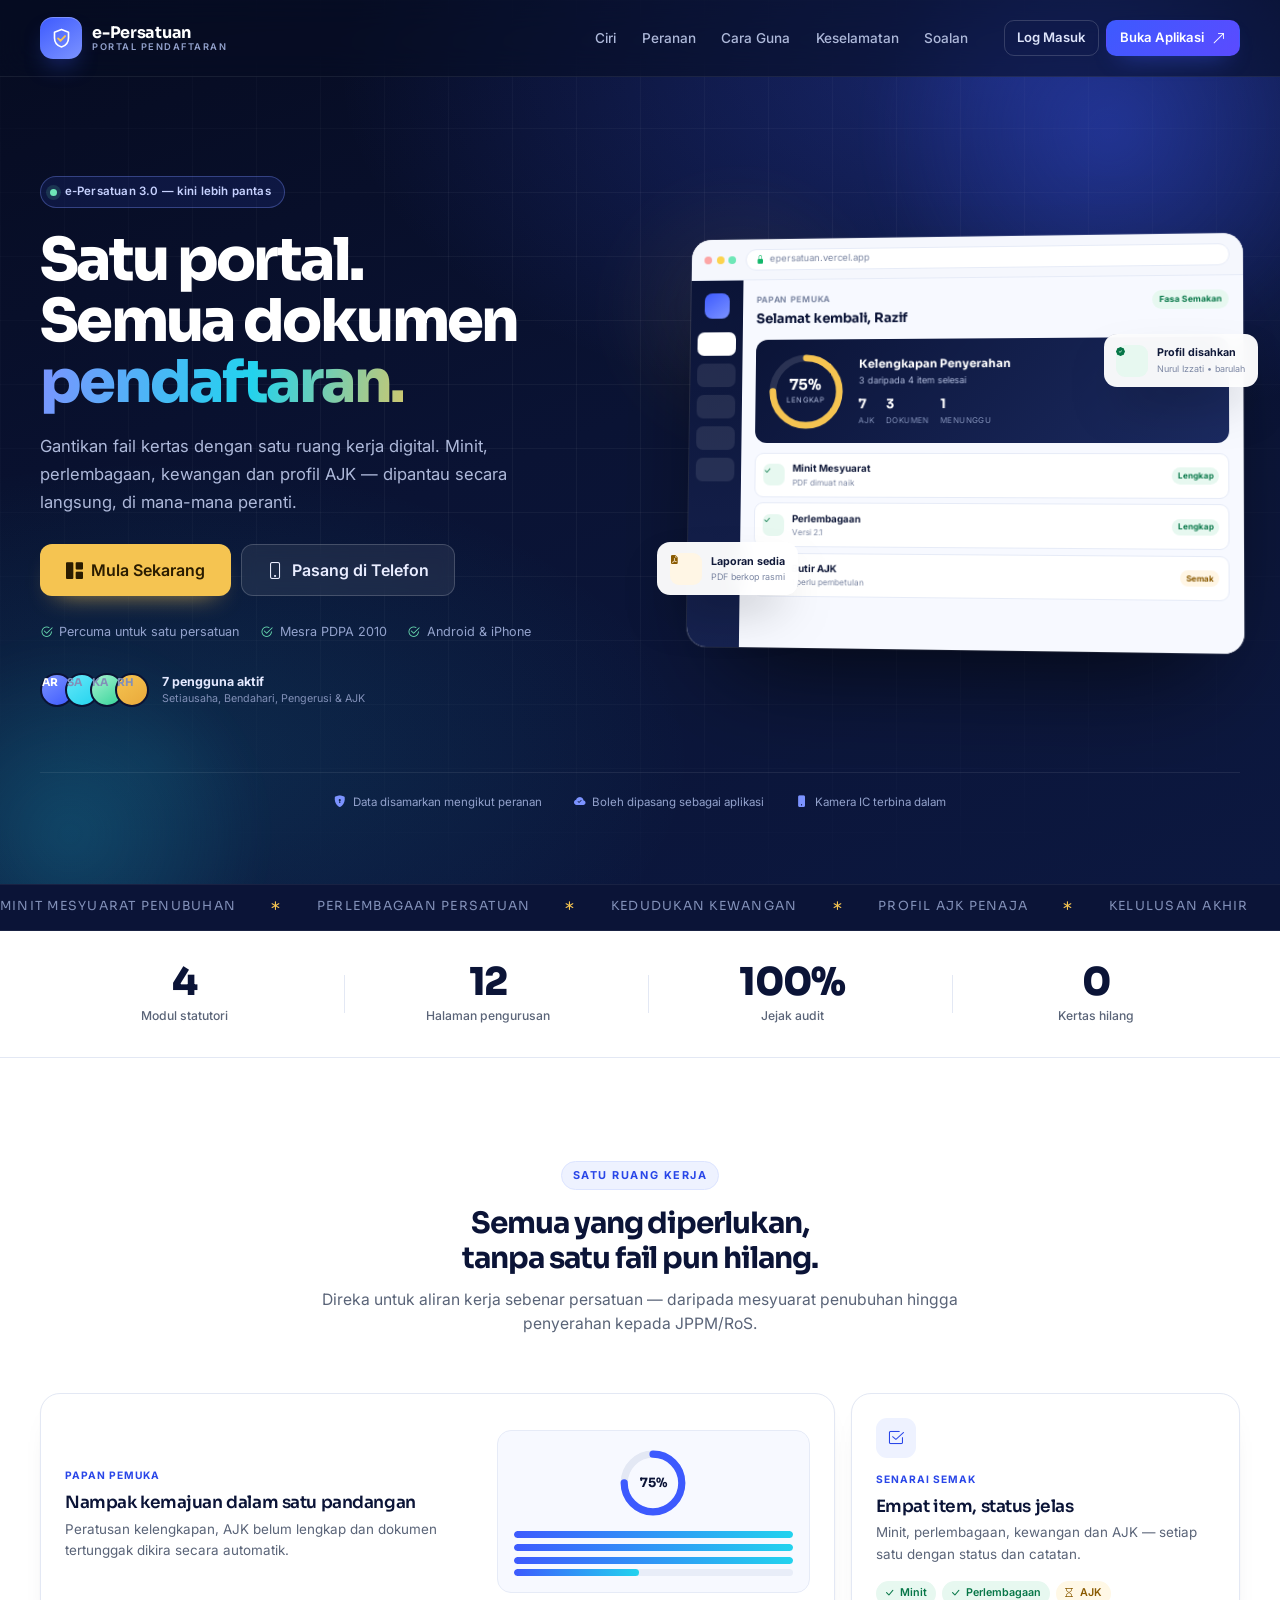
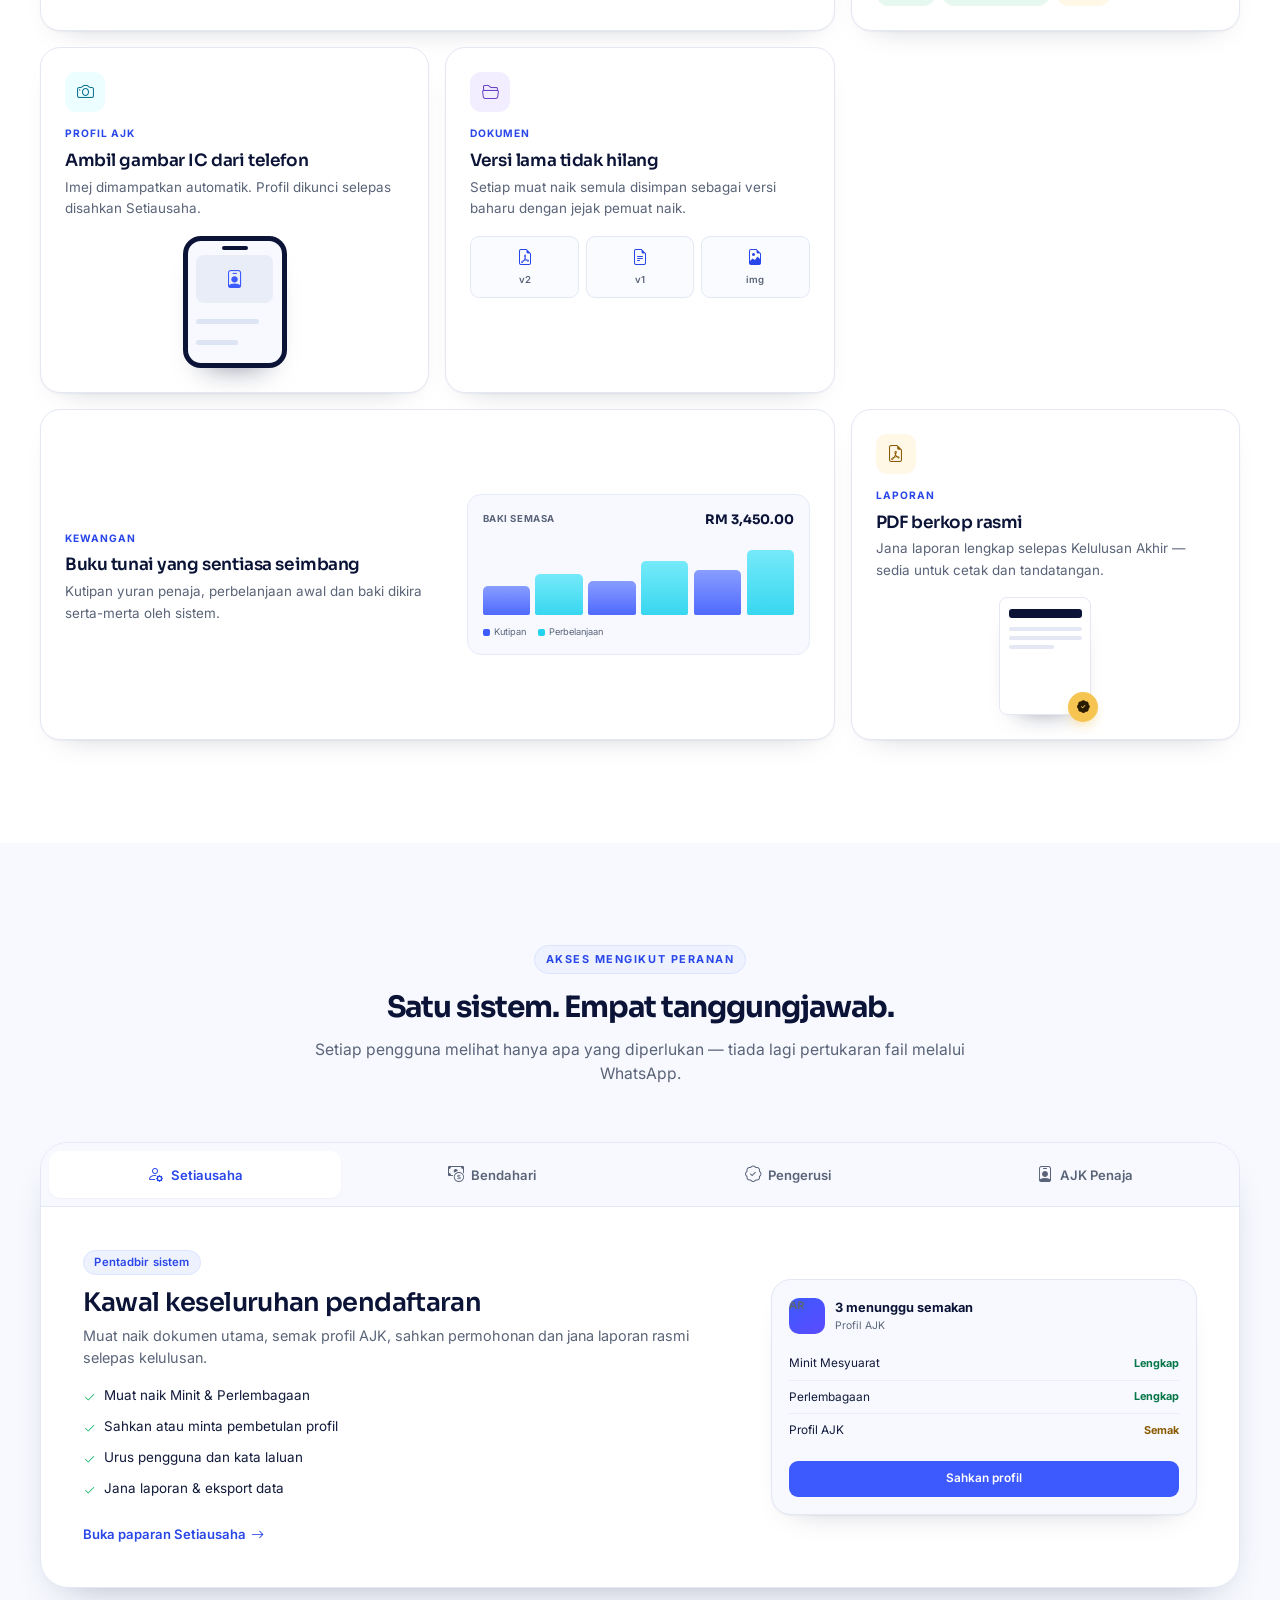
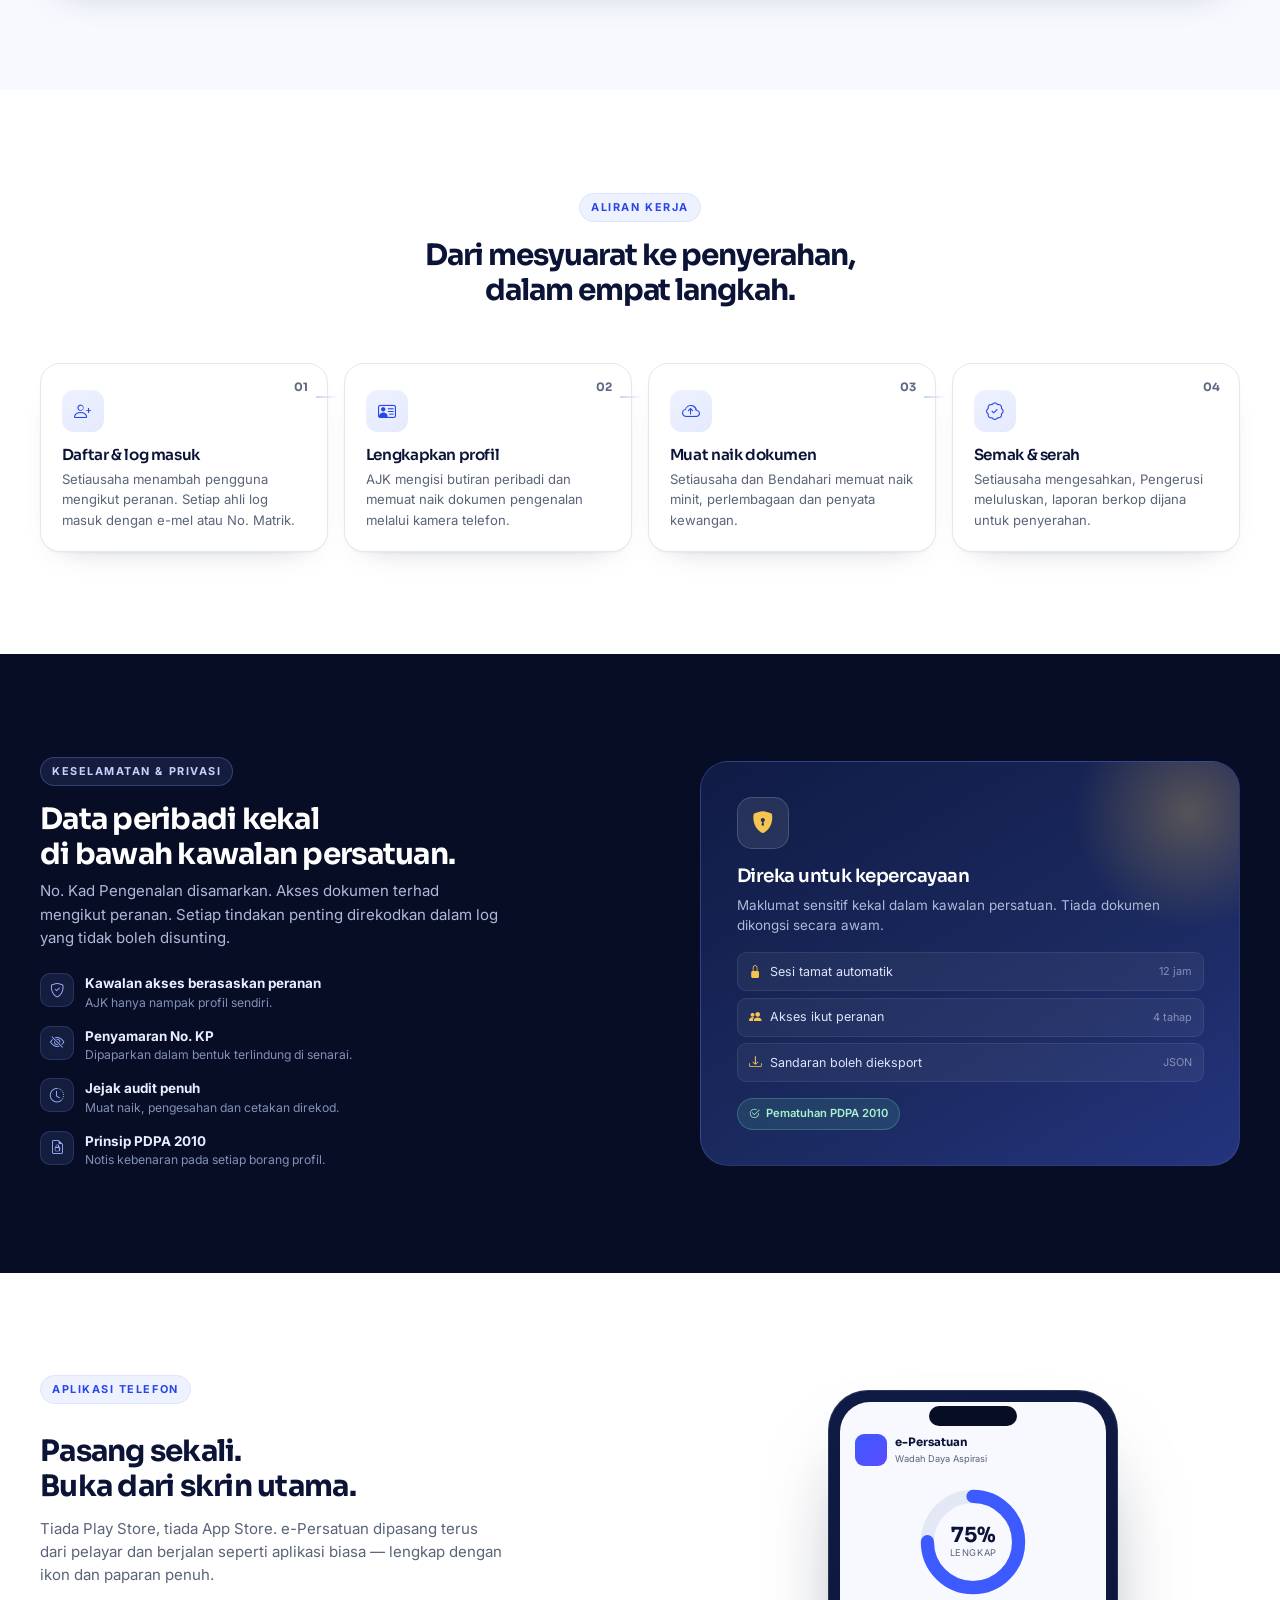
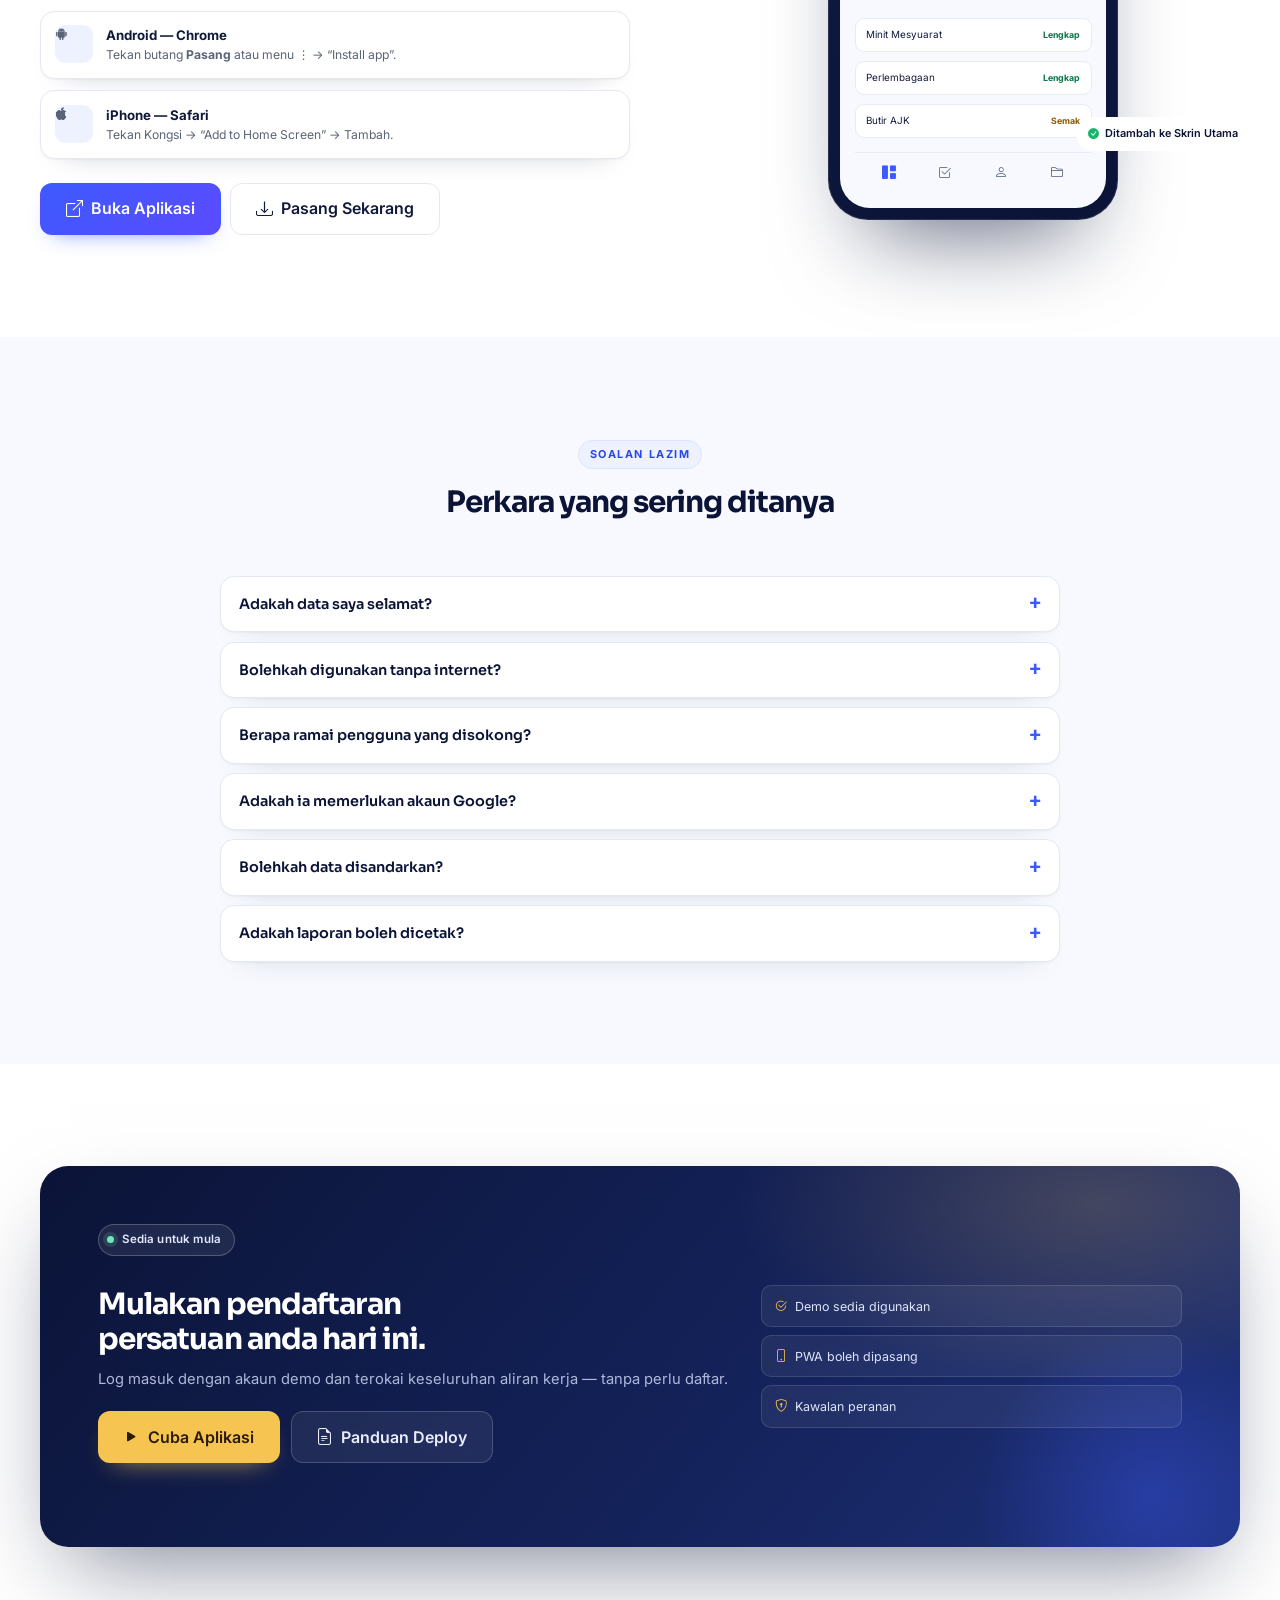
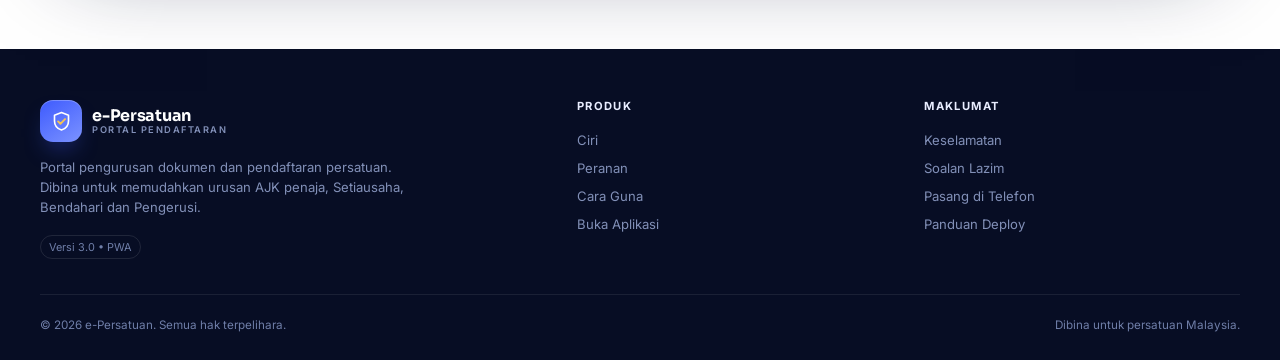
==== commit 9df2d285: "e-Persatuan v3.0 - reka bentuk baharu, papan pemuka donat, command palette, ikon PWA baharu" ====
--- a/index.html
+++ b/index.html
@@ -3,9 +3,9 @@
 <head>
   <meta charset="UTF-8">
   <meta name="viewport" content="width=device-width, initial-scale=1, viewport-fit=cover">
-  <title>e-Persatuan — Portal Pengurusan Dokumen & Pendaftaran Persatuan</title>
+  <title>e-Persatuan — Portal Pendaftaran Persatuan Tanpa Kertas</title>
   <meta name="description" content="Portal digital untuk mengurus dokumen pendaftaran persatuan: minit mesyuarat, perlembagaan, kewangan dan profil AJK. Pantau kelengkapan, sahkan profil dan jana laporan rasmi — terus dari telefon.">
-  <meta name="theme-color" content="#2B3A8F">
+  <meta name="theme-color" content="#0B1437">
   <link rel="manifest" href="manifest.webmanifest">
   <link rel="icon" href="assets/img/favicon.svg" type="image/svg+xml">
   <link rel="apple-touch-icon" href="assets/img/icon-192.png">
@@ -17,7 +17,7 @@
   <meta property="og:type" content="website">
   <link rel="preconnect" href="https://fonts.googleapis.com">
   <link rel="preconnect" href="https://fonts.gstatic.com" crossorigin>
-  <link href="https://fonts.googleapis.com/css2?family=Inter:wght@400;500;600;700&family=Plus+Jakarta+Sans:wght@500;600;700;800&display=swap" rel="stylesheet">
+  <link href="https://fonts.googleapis.com/css2?family=Inter:wght@400;500;600;700&family=Sora:wght@500;600;700;800&display=swap" rel="stylesheet">
   <link href="https://cdn.jsdelivr.net/npm/bootstrap-icons@1.11.3/font/bootstrap-icons.min.css" rel="stylesheet">
   <link rel="stylesheet" href="assets/css/base.css">
   <link rel="stylesheet" href="assets/css/landing.css">
@@ -25,33 +25,30 @@
 <body class="landing">
   <a class="skip-link" href="#utama">Langkau ke kandungan</a>
 
-  <header class="site-head">
-    <div class="container">
+  <header class="nav" id="siteHeader">
+    <div class="container nav-inner">
       <a class="brand" href="index.html">
         <span class="brand-mark" aria-hidden="true">
           <svg viewBox="0 0 24 24" fill="none">
             <path d="M12 2.6 4.7 5.5v5.9c0 4.4 3.1 8.1 7.3 9.4 4.2-1.3 7.3-5 7.3-9.4V5.5L12 2.6Z" stroke="currentColor" stroke-width="1.7" stroke-linejoin="round"/>
-            <path d="m8.4 11.9 2.5 2.5 4.8-4.9" stroke="#E9B44C" stroke-width="2" stroke-linecap="round" stroke-linejoin="round"/>
+            <path d="m8.4 11.9 2.5 2.5 4.8-4.9" stroke="#F5C451" stroke-width="2" stroke-linecap="round" stroke-linejoin="round"/>
           </svg>
         </span>
-        <span class="brand-name">
-          <b>e-Persatuan</b>
-          <span>Sistem Pendaftaran</span>
-        </span>
+        <span class="brand-name"><b>e-Persatuan</b><span>Portal Pendaftaran</span></span>
       </a>
 
-      <nav class="site-nav" id="siteNav" aria-label="Navigasi utama">
+      <nav class="nav-links" id="siteNav" aria-label="Navigasi utama">
         <a href="#ciri">Ciri</a>
+        <a href="#peranan">Peranan</a>
         <a href="#cara">Cara Guna</a>
-        <a href="#peranan">Peranan</a>
         <a href="#keselamatan">Keselamatan</a>
-        <a href="#soalan">Soalan Lazim</a>
+        <a href="#soalan">Soalan</a>
       </nav>
 
-      <div class="head-cta">
-        <a class="btn btn-primary" href="app.html">
-          <i class="bi bi-box-arrow-in-right" aria-hidden="true"></i>
-          <span>Buka Aplikasi</span>
+      <div class="nav-actions">
+        <a class="btn btn-sm btn-ghost nav-login" href="app.html">Log Masuk</a>
+        <a class="btn btn-sm btn-primary nav-cta" href="app.html">
+          <span>Buka Aplikasi</span><i class="bi bi-arrow-up-right" aria-hidden="true"></i>
         </a>
         <button class="nav-toggle" id="navToggle" type="button" aria-label="Buka menu" aria-expanded="false" aria-controls="siteNav">
           <i class="bi bi-list" aria-hidden="true"></i>
@@ -61,327 +58,490 @@
   </header>
 
   <main id="utama">
-    <!-- ============ HERO ============ -->
+    <!-- ================= HERO ================= -->
     <section class="hero">
-      <div class="container">
+      <div class="hero-aurora" aria-hidden="true">
+        <span class="orb orb-a"></span>
+        <span class="orb orb-b"></span>
+        <span class="orb orb-c"></span>
+      </div>
+      <div class="hero-grid-lines" aria-hidden="true"></div>
+
+      <div class="container hero-grid">
         <div class="hero-copy">
-          <span class="hero-eyebrow"><span class="dot" aria-hidden="true"></span> Portal rasmi pendaftaran persatuan</span>
-          <h1>Urus dokumen persatuan, <em>tanpa kertas</em>.</h1>
+          <span class="eyebrow"><span class="pulse" aria-hidden="true"></span> e-Persatuan 3.0 — kini lebih pantas</span>
+          <h1>Satu portal.<br>Semua dokumen <span class="grad">pendaftaran.</span></h1>
           <p class="hero-lead">
-            Satu ruang kerja digital untuk Setiausaha, Bendahari, Pengerusi dan AJK Penaja —
-            pantau kelengkapan, sahkan profil, simpan dokumen dan jana laporan rasmi terus dari telefon.
+            Gantikan fail kertas dengan satu ruang kerja digital. Minit, perlembagaan,
+            kewangan dan profil AJK — dipantau secara langsung, di mana-mana peranti.
           </p>
 
           <div class="hero-actions">
             <a class="btn btn-gold btn-lg" href="app.html">
-              <i class="bi bi-phone" aria-hidden="true"></i> Mula Sekarang
+              <i class="bi bi-grid-1x2-fill" aria-hidden="true"></i> Mula Sekarang
             </a>
-            <a class="btn btn-lg" href="#pasang" style="background:rgba(255,255,255,.1);border-color:rgba(255,255,255,.24);color:#fff">
-              <i class="bi bi-download" aria-hidden="true"></i> Pasang di Telefon
+            <a class="btn btn-lg btn-glass" href="#pasang">
+              <i class="bi bi-phone" aria-hidden="true"></i> Pasang di Telefon
             </a>
           </div>
 
-          <ul class="hero-note">
+          <ul class="hero-points">
             <li><i class="bi bi-check2-circle" aria-hidden="true"></i> Percuma untuk satu persatuan</li>
             <li><i class="bi bi-check2-circle" aria-hidden="true"></i> Mesra PDPA 2010</li>
             <li><i class="bi bi-check2-circle" aria-hidden="true"></i> Android &amp; iPhone</li>
           </ul>
-        </div>
-
-        <div class="hero-visual" aria-hidden="true">
-          <div class="mock">
-            <div class="mock-bar">
-              <span></span><span></span><span></span>
-              <div class="url">epersatuan.app/papan-pemuka</div>
-            </div>
-            <div class="mock-body">
-              <div class="mock-side">
-                <div class="ms-logo"></div>
-                <div class="ms-item active"></div>
-                <div class="ms-item"></div>
-                <div class="ms-item"></div>
-                <div class="ms-item"></div>
-                <div class="ms-item"></div>
-              </div>
-              <div class="mock-main">
-                <div class="mock-title">
-                  <b>Papan Pemuka</b>
-                  <span class="mock-pill">Fasa Semakan</span>
+
+          <div class="hero-trust">
+            <div class="avatars" aria-hidden="true">
+              <span>AR</span><span>SA</span><span>KA</span><span>RH</span>
+            </div>
+            <div>
+              <b>7 pengguna aktif</b>
+              <span>Setiausaha, Bendahari, Pengerusi &amp; AJK</span>
+            </div>
+          </div>
+        </div>
+
+        <div class="hero-stage" aria-hidden="true">
+          <div class="app-window">
+            <div class="aw-bar">
+              <span class="aw-dots"><i></i><i></i><i></i></span>
+              <span class="aw-url"><i class="bi bi-lock-fill"></i> epersatuan.vercel.app</span>
+            </div>
+            <div class="aw-body">
+              <aside class="aw-side">
+                <span class="aw-logo"></span>
+                <span class="aw-item active"></span>
+                <span class="aw-item"></span>
+                <span class="aw-item"></span>
+                <span class="aw-item"></span>
+                <span class="aw-item"></span>
+              </aside>
+              <div class="aw-main">
+                <div class="aw-head">
+                  <div><small>Papan Pemuka</small><b>Selamat kembali, Razif</b></div>
+                  <span class="aw-chip">Fasa Semakan</span>
                 </div>
-                <div class="mock-stats">
-                  <div class="mock-stat">
-                    <small>Kelengkapan</small>
-                    <b>75%</b>
-                    <span class="mini">+15% minggu ini</span>
+
+                <div class="aw-hero">
+                  <div class="ring">
+                    <svg viewBox="0 0 120 120">
+                      <circle cx="60" cy="60" r="50" class="ring-bg"/>
+                      <circle cx="60" cy="60" r="50" class="ring-fg"/>
+                    </svg>
+                    <div class="ring-label"><b>75%</b><span>Lengkap</span></div>
                   </div>
-                  <div class="mock-stat">
-                    <small>Jumlah AJK</small>
-                    <b>9</b>
-                    <span class="mini">daripada 9</span>
-                  </div>
-                  <div class="mock-stat">
-                    <small>Menunggu</small>
-                    <b>3</b>
-                    <span class="mini" style="color:var(--gold-700)">perlu semakan</span>
+                  <div class="aw-hero-copy">
+                    <b>Kelengkapan Penyerahan</b>
+                    <span>3 daripada 4 item selesai</span>
+                    <div class="aw-mini-stats">
+                      <div><b>7</b><span>AJK</span></div>
+                      <div><b>3</b><span>Dokumen</span></div>
+                      <div><b>1</b><span>Menunggu</span></div>
+                    </div>
                   </div>
                 </div>
-                <div class="mock-progress">
-                  <div class="row"><span>Kemajuan keseluruhan</span><span>3 / 4 lengkap</span></div>
-                  <div class="bar"><i></i></div>
+
+                <div class="aw-list">
+                  <div class="aw-row"><span class="aw-ic green"><i class="bi bi-check-lg"></i></span><div><b>Minit Mesyuarat</b><span>PDF dimuat naik</span></div><em>Lengkap</em></div>
+                  <div class="aw-row"><span class="aw-ic green"><i class="bi bi-check-lg"></i></span><div><b>Perlembagaan</b><span>Versi 2.1</span></div><em>Lengkap</em></div>
+                  <div class="aw-row"><span class="aw-ic gold"><i class="bi bi-hourglass"></i></span><div><b>Butir AJK</b><span>1 perlu pembetulan</span></div><em class="warn">Semak</em></div>
                 </div>
-                <div class="mock-list">
-                  <div class="li"><i class="bi bi-check" aria-hidden="true"></i> Minit Mesyuarat Penubuhan <span class="tag">LENGKAP</span></div>
-                  <div class="li"><i class="bi bi-check" aria-hidden="true"></i> Perlembagaan Persatuan <span class="tag">LENGKAP</span></div>
-                  <div class="li warn"><i class="bi bi-clock" aria-hidden="true"></i> Kedudukan Kewangan <span class="tag">SEMAKAN</span></div>
-                  <div class="li warn"><i class="bi bi-exclamation" aria-hidden="true"></i> Butir-butir AJK Penaja <span class="tag">PEMBETULAN</span></div>
-                </div>
-              </div>
-            </div>
-          </div>
-          <div class="float-badge">
-            <span class="ib"><i class="bi bi-shield-check" aria-hidden="true"></i></span>
-            <span>Data dilindungi<small>Akses ikut peranan</small></span>
-          </div>
-        </div>
-      </div>
-    </section>
-
-    <!-- ============ TRUST ============ -->
-    <div class="trust">
-      <div class="container">
-        <div class="trust-item">
-          <i class="bi bi-people" aria-hidden="true"></i>
-          <div><b>4 peranan</b><span>Setiausaha, Bendahari, Pengerusi, AJK</span></div>
-        </div>
-        <div class="trust-item">
-          <i class="bi bi-shield-lock" aria-hidden="true"></i>
-          <div><b>Kawalan akses</b><span>Setiap tindakan disemak peranan</span></div>
-        </div>
-        <div class="trust-item">
-          <i class="bi bi-file-earmark-check" aria-hidden="true"></i>
-          <div><b>Sedia PDPA</b><span>Data peribadi dilindungi</span></div>
-        </div>
-        <div class="trust-item">
-          <i class="bi bi-phone" aria-hidden="true"></i>
-          <div><b>Boleh dipasang</b><span>Pengalaman seperti aplikasi</span></div>
-        </div>
+              </div>
+            </div>
+          </div>
+
+          <div class="float-card fc-a">
+            <span class="fc-icon green"><i class="bi bi-patch-check-fill"></i></span>
+            <div><b>Profil disahkan</b><span>Nurul Izzati • barulah</span></div>
+          </div>
+          <div class="float-card fc-b">
+            <span class="fc-icon gold"><i class="bi bi-file-earmark-pdf-fill"></i></span>
+            <div><b>Laporan sedia</b><span>PDF berkop rasmi</span></div>
+          </div>
+        </div>
+      </div>
+
+      <div class="container hero-bottom">
+        <span><i class="bi bi-shield-lock-fill" aria-hidden="true"></i> Data disamarkan mengikut peranan</span>
+        <span><i class="bi bi-cloud-check-fill" aria-hidden="true"></i> Boleh dipasang sebagai aplikasi</span>
+        <span><i class="bi bi-phone-fill" aria-hidden="true"></i> Kamera IC terbina dalam</span>
+      </div>
+    </section>
+
+    <!-- ================= TICKER ================= -->
+    <div class="ticker" aria-hidden="true">
+      <div class="ticker-track">
+        <span>Minit Mesyuarat Penubuhan <i class="bi bi-asterisk"></i></span>
+        <span>Perlembagaan Persatuan <i class="bi bi-asterisk"></i></span>
+        <span>Kedudukan Kewangan <i class="bi bi-asterisk"></i></span>
+        <span>Profil AJK Penaja <i class="bi bi-asterisk"></i></span>
+        <span>Kelulusan Akhir <i class="bi bi-asterisk"></i></span>
+        <span>Laporan Berkop <i class="bi bi-asterisk"></i></span>
+        <span>Minit Mesyuarat Penubuhan <i class="bi bi-asterisk"></i></span>
+        <span>Perlembagaan Persatuan <i class="bi bi-asterisk"></i></span>
+        <span>Kedudukan Kewangan <i class="bi bi-asterisk"></i></span>
+        <span>Profil AJK Penaja <i class="bi bi-asterisk"></i></span>
+        <span>Kelulusan Akhir <i class="bi bi-asterisk"></i></span>
+        <span>Laporan Berkop <i class="bi bi-asterisk"></i></span>
       </div>
     </div>
 
-    <!-- ============ CIRI ============ -->
+    <!-- ================= METRICS ================= -->
+    <section class="metrics">
+      <div class="container metrics-grid">
+        <div class="metric">
+          <b data-count="4">4</b>
+          <span>Modul statutori</span>
+        </div>
+        <div class="metric">
+          <b data-count="12">12</b>
+          <span>Halaman pengurusan</span>
+        </div>
+        <div class="metric">
+          <b data-count="100" data-suffix="%">100%</b>
+          <span>Jejak audit</span>
+        </div>
+        <div class="metric">
+          <b>0</b>
+          <span>Kertas hilang</span>
+        </div>
+      </div>
+    </section>
+
+    <!-- ================= CIRI ================= -->
     <section class="section" id="ciri">
       <div class="container">
         <div class="section-head reveal">
-          <span class="kicker">Ciri utama</span>
-          <h2>Semua yang diperlukan untuk pendaftaran</h2>
-          <p>Daripada senarai semak statutori hingga laporan berkop rasmi — setiap langkah direkod dan boleh dipantau.</p>
-        </div>
-
-        <div class="feature-grid">
-          <article class="feature reveal">
-            <div class="fi"><i class="bi bi-speedometer2" aria-hidden="true"></i></div>
-            <h3>Papan pemuka langsung</h3>
-            <p>Peratusan kelengkapan, kiraan AJK dan item tertunggak dikira secara automatik setiap kali data dikemas kini.</p>
-            <span class="tag">Auto kira</span>
-          </article>
-
-          <article class="feature reveal">
-            <div class="fi"><i class="bi bi-check2-square" aria-hidden="true"></i></div>
-            <h3>Senarai semak statutori</h3>
-            <p>Empat kumpulan dokumen wajib: Minit Mesyuarat, Perlembagaan, Kedudukan Kewangan dan Butir AJK Penaja.</p>
-            <span class="tag">4 item</span>
-          </article>
-
-          <article class="feature reveal">
-            <div class="fi"><i class="bi bi-person-badge" aria-hidden="true"></i></div>
-            <h3>Profil AJK &amp; kamera IC</h3>
-            <p>AJK mengisi profil sendiri dan memuat naik IC serta gambar pasport terus dari kamera telefon. Imej dimampatkan automatik.</p>
-            <span class="tag">Mobile-first</span>
-          </article>
-
-          <article class="feature reveal">
-            <div class="fi"><i class="bi bi-folder2-open" aria-hidden="true"></i></div>
-            <h3>Dokumen berversi</h3>
-            <p>Muat naik PDF, DOCX atau imbas JPG/PNG. Versi lama disimpan supaya sejarah dokumen tidak hilang.</p>
-            <span class="tag">Sejarah versi</span>
-          </article>
-
-          <article class="feature reveal">
-            <div class="fi"><i class="bi bi-cash-coin" aria-hidden="true"></i></div>
-            <h3>Kewangan telus</h3>
-            <p>Rekod kutipan yuran penaja dan perbelanjaan awal. Jumlah, perbelanjaan dan baki dikira serta-merta.</p>
-            <span class="tag">Buku tunai</span>
-          </article>
-
-          <article class="feature reveal">
-            <div class="fi"><i class="bi bi-file-earmark-pdf" aria-hidden="true"></i></div>
-            <h3>Laporan &amp; eksport</h3>
-            <p>Jana laporan berkop rasmi untuk cetakan dan eksport data ke CSV untuk sandaran atau semakan luar.</p>
-            <span class="tag">Sedia cetak</span>
-          </article>
-        </div>
-      </div>
-    </section>
-
-    <!-- ============ CARA ============ -->
-    <section class="section alt" id="cara">
+          <span class="kicker">Satu ruang kerja</span>
+          <h2>Semua yang diperlukan,<br>tanpa satu fail pun hilang.</h2>
+          <p>Direka untuk aliran kerja sebenar persatuan — daripada mesyuarat penubuhan hingga penyerahan kepada JPPM/RoS.</p>
+        </div>
+
+        <div class="bento">
+          <article class="bento-card bento-wide reveal">
+            <div class="bento-copy">
+              <span class="bento-tag">Papan pemuka</span>
+              <h3>Nampak kemajuan dalam satu pandangan</h3>
+              <p>Peratusan kelengkapan, AJK belum lengkap dan dokumen tertunggak dikira secara automatik.</p>
+            </div>
+            <div class="mini-board" aria-hidden="true">
+              <div class="mb-ring">
+                <svg viewBox="0 0 100 100"><circle cx="50" cy="50" r="40" class="mb-bg"/><circle cx="50" cy="50" r="40" class="mb-fg"/></svg>
+                <span>75%</span>
+              </div>
+              <div class="mb-bars">
+                <div><span style="width:100%"></span></div>
+                <div><span style="width:100%"></span></div>
+                <div><span style="width:100%"></span></div>
+                <div><span style="width:45%"></span></div>
+              </div>
+            </div>
+          </article>
+
+          <article class="bento-card reveal">
+            <span class="bento-icon blue"><i class="bi bi-check2-square"></i></span>
+            <span class="bento-tag">Senarai semak</span>
+            <h3>Empat item, status jelas</h3>
+            <p>Minit, perlembagaan, kewangan dan AJK — setiap satu dengan status dan catatan.</p>
+            <div class="mini-check" aria-hidden="true">
+              <span class="ok"><i class="bi bi-check-lg"></i> Minit</span>
+              <span class="ok"><i class="bi bi-check-lg"></i> Perlembagaan</span>
+              <span class="warn"><i class="bi bi-hourglass"></i> AJK</span>
+            </div>
+          </article>
+
+          <article class="bento-card reveal">
+            <span class="bento-icon cyan"><i class="bi bi-camera"></i></span>
+            <span class="bento-tag">Profil AJK</span>
+            <h3>Ambil gambar IC dari telefon</h3>
+            <p>Imej dimampatkan automatik. Profil dikunci selepas disahkan Setiausaha.</p>
+            <div class="mini-phone" aria-hidden="true">
+              <span class="mp-notch"></span>
+              <span class="mp-frame"><i class="bi bi-person-badge"></i></span>
+              <span class="mp-line"></span>
+              <span class="mp-line short"></span>
+            </div>
+          </article>
+
+          <article class="bento-card reveal">
+            <span class="bento-icon violet"><i class="bi bi-folder2-open"></i></span>
+            <span class="bento-tag">Dokumen</span>
+            <h3>Versi lama tidak hilang</h3>
+            <p>Setiap muat naik semula disimpan sebagai versi baharu dengan jejak pemuat naik.</p>
+            <div class="mini-files" aria-hidden="true">
+              <span><i class="bi bi-file-earmark-pdf"></i> v2</span>
+              <span><i class="bi bi-file-earmark-text"></i> v1</span>
+              <span><i class="bi bi-file-earmark-image"></i> img</span>
+            </div>
+          </article>
+
+          <article class="bento-card bento-wide reveal">
+            <div class="bento-copy">
+              <span class="bento-tag">Kewangan</span>
+              <h3>Buku tunai yang sentiasa seimbang</h3>
+              <p>Kutipan yuran penaja, perbelanjaan awal dan baki dikira serta-merta oleh sistem.</p>
+            </div>
+            <div class="mini-finance" aria-hidden="true">
+              <div class="mf-top"><span>Baki semasa</span><b>RM 3,450.00</b></div>
+              <div class="mf-chart">
+                <span style="height:42%"></span><span style="height:58%"></span><span style="height:48%"></span>
+                <span style="height:76%"></span><span style="height:64%"></span><span style="height:92%"></span>
+              </div>
+              <div class="mf-legend"><span><i class="in"></i> Kutipan</span><span><i class="out"></i> Perbelanjaan</span></div>
+            </div>
+          </article>
+
+          <article class="bento-card reveal">
+            <span class="bento-icon gold"><i class="bi bi-file-earmark-pdf"></i></span>
+            <span class="bento-tag">Laporan</span>
+            <h3>PDF berkop rasmi</h3>
+            <p>Jana laporan lengkap selepas Kelulusan Akhir — sedia untuk cetak dan tandatangan.</p>
+            <div class="mini-pdf" aria-hidden="true">
+              <span class="mpdf-head"></span>
+              <span class="mpdf-line"></span><span class="mpdf-line"></span><span class="mpdf-line short"></span>
+              <span class="mpdf-seal"><i class="bi bi-patch-check-fill"></i></span>
+            </div>
+          </article>
+        </div>
+      </div>
+    </section>
+
+    <!-- ================= PERANAN ================= -->
+    <section class="section section-soft" id="peranan">
       <div class="container">
         <div class="section-head reveal">
-          <span class="kicker">Cara ia berfungsi</span>
-          <h2>Empat langkah ke pendaftaran</h2>
-          <p>Aliran kerja yang jelas untuk semua pihak — tiada lagi senarai semak kertas yang hilang.</p>
+          <span class="kicker">Akses mengikut peranan</span>
+          <h2>Satu sistem. Empat tanggungjawab.</h2>
+          <p>Setiap pengguna melihat hanya apa yang diperlukan — tiada lagi pertukaran fail melalui WhatsApp.</p>
+        </div>
+
+        <div class="role-shell reveal">
+          <div class="role-tabs" role="tablist" aria-label="Peranan pengguna">
+            <button class="role-tab active" data-role="setiausaha" role="tab" aria-selected="true">
+              <i class="bi bi-person-gear"></i><span>Setiausaha</span>
+            </button>
+            <button class="role-tab" data-role="bendahari" role="tab" aria-selected="false">
+              <i class="bi bi-cash-coin"></i><span>Bendahari</span>
+            </button>
+            <button class="role-tab" data-role="pengerusi" role="tab" aria-selected="false">
+              <i class="bi bi-patch-check"></i><span>Pengerusi</span>
+            </button>
+            <button class="role-tab" data-role="ajk" role="tab" aria-selected="false">
+              <i class="bi bi-person-badge"></i><span>AJK Penaja</span>
+            </button>
+          </div>
+
+          <div class="role-panels">
+            <div class="role-panel active" data-panel="setiausaha">
+              <div class="rp-copy">
+                <span class="chip chip-blue">Pentadbir sistem</span>
+                <h3>Kawal keseluruhan pendaftaran</h3>
+                <p>Muat naik dokumen utama, semak profil AJK, sahkan permohonan dan jana laporan rasmi selepas kelulusan.</p>
+                <ul>
+                  <li><i class="bi bi-check2"></i> Muat naik Minit &amp; Perlembagaan</li>
+                  <li><i class="bi bi-check2"></i> Sahkan atau minta pembetulan profil</li>
+                  <li><i class="bi bi-check2"></i> Urus pengguna dan kata laluan</li>
+                  <li><i class="bi bi-check2"></i> Jana laporan &amp; eksport data</li>
+                </ul>
+                <a class="rp-link" href="app.html">Buka paparan Setiausaha <i class="bi bi-arrow-right"></i></a>
+              </div>
+              <div class="rp-card" aria-hidden="true">
+                <div class="rpc-head"><span class="avatar-mini">AR</span><div><b>3 menunggu semakan</b><span>Profil AJK</span></div></div>
+                <div class="rpc-row"><span>Minit Mesyuarat</span><em class="ok">Lengkap</em></div>
+                <div class="rpc-row"><span>Perlembagaan</span><em class="ok">Lengkap</em></div>
+                <div class="rpc-row"><span>Profil AJK</span><em class="warn">Semak</em></div>
+                <span class="rpc-btn">Sahkan profil</span>
+              </div>
+            </div>
+
+            <div class="role-panel" data-panel="bendahari">
+              <div class="rp-copy">
+                <span class="chip chip-blue">Pengurus kewangan</span>
+                <h3>Rekod kutipan dan perbelanjaan</h3>
+                <p>Buku tunai ringkas dengan baki automatik, resit dan penyata bank dalam satu tempat.</p>
+                <ul>
+                  <li><i class="bi bi-check2"></i> Rekod yuran penaja &amp; sumbangan</li>
+                  <li><i class="bi bi-check2"></i> Rekod perbelanjaan awal</li>
+                  <li><i class="bi bi-check2"></i> Muat naik penyata bank</li>
+                  <li><i class="bi bi-check2"></i> Eksport kewangan ke CSV</li>
+                </ul>
+                <a class="rp-link" href="app.html">Buka paparan Bendahari <i class="bi bi-arrow-right"></i></a>
+              </div>
+              <div class="rp-card" aria-hidden="true">
+                <div class="rpc-head"><span class="avatar-mini">SA</span><div><b>Baki semasa</b><span>Oktober 2026</span></div></div>
+                <div class="rpc-money">RM 3,450.00</div>
+                <div class="rpc-row"><span>Kutipan</span><em class="ok">+ RM 3,650</em></div>
+                <div class="rpc-row"><span>Perbelanjaan</span><em class="bad">− RM 200</em></div>
+                <span class="rpc-btn">Tambah rekod</span>
+              </div>
+            </div>
+
+            <div class="role-panel" data-panel="pengerusi">
+              <div class="rp-copy">
+                <span class="chip chip-blue">Pemantau &amp; kelulusan</span>
+                <h3>Pantau sebelum memberi kelulusan</h3>
+                <p>Lihat status keseluruhan dan dokumen yang telah disemak, kemudian berikan Kelulusan Akhir.</p>
+                <ul>
+                  <li><i class="bi bi-check2"></i> Lihat senarai semak &amp; dokumen</li>
+                  <li><i class="bi bi-check2"></i> Semak profil AJK</li>
+                  <li><i class="bi bi-check2"></i> Kelulusan Akhir penyerahan</li>
+                  <li><i class="bi bi-check2"></i> Akses log aktiviti</li>
+                </ul>
+                <a class="rp-link" href="app.html">Buka paparan Pengerusi <i class="bi bi-arrow-right"></i></a>
+              </div>
+              <div class="rp-card" aria-hidden="true">
+                <div class="rpc-head"><span class="avatar-mini">KA</span><div><b>Kesediaan penyerahan</b><span>Semua item</span></div></div>
+                <div class="rpc-progress"><span style="width:75%"></span></div>
+                <div class="rpc-row"><span>Status</span><em class="warn">Belum lengkap</em></div>
+                <div class="rpc-row"><span>Tarikh akhir</span><em>20 Nov 2026</em></div>
+                <span class="rpc-btn gold">Beri kelulusan</span>
+              </div>
+            </div>
+
+            <div class="role-panel" data-panel="ajk">
+              <div class="rp-copy">
+                <span class="chip chip-blue">Ahli jawatankuasa</span>
+                <h3>Lengkapkan profil dari telefon</h3>
+                <p>Isi butiran peribadi, ambil gambar IC dan pasport, kemudian hantar untuk pengesahan.</p>
+                <ul>
+                  <li><i class="bi bi-check2"></i> Profil sendiri sahaja</li>
+                  <li><i class="bi bi-check2"></i> Kamera IC &amp; gambar pasport</li>
+                  <li><i class="bi bi-check2"></i> Status pengesahan langsung</li>
+                  <li><i class="bi bi-check2"></i> Notis PDPA sebelum simpan</li>
+                </ul>
+                <a class="rp-link" href="app.html">Buka paparan AJK <i class="bi bi-arrow-right"></i></a>
+              </div>
+              <div class="rp-card" aria-hidden="true">
+                <div class="rpc-head"><span class="avatar-mini">RH</span><div><b>Razali bin Hassan</b><span>AJK Penaja</span></div></div>
+                <div class="rpc-row"><span>IC Depan</span><em class="ok">Dimuat naik</em></div>
+                <div class="rpc-row"><span>IC Belakang</span><em class="ok">Dimuat naik</em></div>
+                <div class="rpc-row"><span>Gambar Pasport</span><em class="warn">Perlu ganti</em></div>
+                <span class="rpc-btn">Hantar semula</span>
+              </div>
+            </div>
+          </div>
+        </div>
+      </div>
+    </section>
+
+    <!-- ================= CARA ================= -->
+    <section class="section" id="cara">
+      <div class="container">
+        <div class="section-head reveal">
+          <span class="kicker">Aliran kerja</span>
+          <h2>Dari mesyuarat ke penyerahan,<br>dalam empat langkah.</h2>
         </div>
 
         <div class="steps">
           <article class="step reveal">
+            <span class="step-no">01</span>
+            <span class="step-icon"><i class="bi bi-person-plus"></i></span>
             <h3>Daftar &amp; log masuk</h3>
-            <p>Setiausaha mendaftar pengguna mengikut peranan. Setiap ahli log masuk dengan e-mel atau No. Matrik.</p>
+            <p>Setiausaha menambah pengguna mengikut peranan. Setiap ahli log masuk dengan e-mel atau No. Matrik.</p>
           </article>
           <article class="step reveal">
+            <span class="step-no">02</span>
+            <span class="step-icon"><i class="bi bi-person-vcard"></i></span>
             <h3>Lengkapkan profil</h3>
-            <p>AJK mengisi butiran peribadi dan memuat naik dokumen pengenalan melalui telefon.</p>
+            <p>AJK mengisi butiran peribadi dan memuat naik dokumen pengenalan melalui kamera telefon.</p>
           </article>
           <article class="step reveal">
+            <span class="step-no">03</span>
+            <span class="step-icon"><i class="bi bi-cloud-arrow-up"></i></span>
             <h3>Muat naik dokumen</h3>
             <p>Setiausaha dan Bendahari memuat naik minit, perlembagaan dan penyata kewangan.</p>
           </article>
           <article class="step reveal">
-            <h3>Semak &amp; jana laporan</h3>
-            <p>Setiausaha mengesahkan, Pengerusi meluluskan, kemudian laporan rasmi dijana untuk penyerahan.</p>
-          </article>
-        </div>
-      </div>
-    </section>
-
-    <!-- ============ PERANAN ============ -->
-    <section class="section" id="peranan">
-      <div class="container">
-        <div class="section-head reveal">
-          <span class="kicker">Akses ikut peranan</span>
-          <h2>Satu sistem, empat tanggungjawab</h2>
-          <p>Setiap pengguna hanya melihat dan melakukan apa yang dibenarkan.</p>
-        </div>
-
-        <div class="role-grid">
-          <article class="role reveal">
-            <div class="ri"><i class="bi bi-person-gear" aria-hidden="true"></i></div>
-            <div>
-              <h3>Setiausaha</h3>
-              <p>Pentadbir sistem. Mengurus dokumen utama, mengesahkan profil AJK dan mendaftar pengguna.</p>
-              <ul><li>Muat naik minit</li><li>Sahkan profil</li><li>Jana laporan</li></ul>
-            </div>
-          </article>
-
-          <article class="role reveal">
-            <div class="ri"><i class="bi bi-cash-coin" aria-hidden="true"></i></div>
-            <div>
-              <h3>Bendahari</h3>
-              <p>Bertanggungjawab atas rekod kewangan, kutipan yuran penaja dan penyata bank.</p>
-              <ul><li>Rekod kutipan</li><li>Rekod perbelanjaan</li><li>Eksport kewangan</li></ul>
-            </div>
-          </article>
-
-          <article class="role reveal">
-            <div class="ri"><i class="bi bi-person-badge" aria-hidden="true"></i></div>
-            <div>
-              <h3>AJK Penaja</h3>
-              <p>Mengisi dan mengemas kini profil sendiri, termasuk dokumen pengenalan untuk semakan.</p>
-              <ul><li>Profil sendiri</li><li>Kamera IC</li><li>Status pengesahan</li></ul>
-            </div>
-          </article>
-
-          <article class="role reveal">
-            <div class="ri"><i class="bi bi-patch-check" aria-hidden="true"></i></div>
-            <div>
-              <h3>Pengerusi</h3>
-              <p>Memantau keseluruhan proses dan memberikan kelulusan akhir sebelum penyerahan.</p>
-              <ul><li>Pantau kemajuan</li><li>Lihat dokumen</li><li>Kelulusan akhir</li></ul>
-            </div>
-          </article>
-        </div>
-      </div>
-    </section>
-
-    <!-- ============ KESELAMATAN ============ -->
-    <section class="section alt" id="keselamatan">
+            <span class="step-no">04</span>
+            <span class="step-icon"><i class="bi bi-patch-check"></i></span>
+            <h3>Semak &amp; serah</h3>
+            <p>Setiausaha mengesahkan, Pengerusi meluluskan, laporan berkop dijana untuk penyerahan.</p>
+          </article>
+        </div>
+      </div>
+    </section>
+
+    <!-- ================= KESELAMATAN ================= -->
+    <section class="section section-dark" id="keselamatan">
       <div class="container security">
-        <div class="reveal">
-          <span class="kicker" style="display:inline-block;font-size:.7rem;font-weight:700;letter-spacing:.12em;text-transform:uppercase;color:var(--blue);background:var(--blue-50);border:1px solid var(--blue-100);padding:.3rem .65rem;border-radius:999px;margin-bottom:.9rem">Keselamatan &amp; privasi</span>
-          <h2>Data peribadi dilindungi sepanjang aliran kerja</h2>
-          <p>No. Kad Pengenalan dan imej dokumen tidak dipaparkan secara terbuka. Setiap akses mengikut peranan dan direkodkan dalam log aktiviti.</p>
-
-          <ul class="sec-list">
-            <li>
-              <i class="bi bi-check" aria-hidden="true"></i>
-              <div><b>Kawalan akses berasaskan peranan</b><span>AJK hanya melihat profil sendiri; hanya Setiausaha boleh mengesahkan.</span></div>
-            </li>
-            <li>
-              <i class="bi bi-check" aria-hidden="true"></i>
-              <div><b>Penyamaran No. Kad Pengenalan</b><span>No. KP dipaparkan dalam bentuk terlindung di jadual dan senarai.</span></div>
-            </li>
-            <li>
-              <i class="bi bi-check" aria-hidden="true"></i>
-              <div><b>Log aktiviti tidak boleh diubah</b><span>Muat naik, pengesahan, kelulusan dan cetakan direkod dengan cap masa.</span></div>
-            </li>
-            <li>
-              <i class="bi bi-check" aria-hidden="true"></i>
-              <div><b>Prinsip PDPA 2010</b><span>Notis kebenaran dipaparkan pada borang profil sebelum data dikumpul.</span></div>
-            </li>
-          </ul>
-        </div>
-
-        <div class="sec-card reveal">
-          <div class="lock"><i class="bi bi-shield-lock" aria-hidden="true"></i></div>
+        <div class="security-copy reveal">
+          <span class="kicker light">Keselamatan &amp; privasi</span>
+          <h2>Data peribadi kekal<br>di bawah kawalan persatuan.</h2>
+          <p>No. Kad Pengenalan disamarkan. Akses dokumen terhad mengikut peranan. Setiap tindakan penting direkodkan dalam log yang tidak boleh disunting.</p>
+
+          <div class="sec-list">
+            <div class="sec-item"><i class="bi bi-shield-check"></i><div><b>Kawalan akses berasaskan peranan</b><span>AJK hanya nampak profil sendiri.</span></div></div>
+            <div class="sec-item"><i class="bi bi-eye-slash"></i><div><b>Penyamaran No. KP</b><span>Dipaparkan dalam bentuk terlindung di senarai.</span></div></div>
+            <div class="sec-item"><i class="bi bi-clock-history"></i><div><b>Jejak audit penuh</b><span>Muat naik, pengesahan dan cetakan direkod.</span></div></div>
+            <div class="sec-item"><i class="bi bi-file-earmark-lock"></i><div><b>Prinsip PDPA 2010</b><span>Notis kebenaran pada setiap borang profil.</span></div></div>
+          </div>
+        </div>
+
+        <div class="security-card reveal">
+          <div class="sc-glow" aria-hidden="true"></div>
+          <span class="sc-icon"><i class="bi bi-shield-lock-fill"></i></span>
           <h3>Direka untuk kepercayaan</h3>
           <p>Maklumat sensitif kekal dalam kawalan persatuan. Tiada dokumen dikongsi secara awam.</p>
-          <div class="sec-mini">
-            <div><i class="bi bi-lock" aria-hidden="true"></i> Sesi tamat automatik</div>
-            <div><i class="bi bi-eye-slash" aria-hidden="true"></i> Data peribadi disamarkan</div>
-            <div><i class="bi bi-clock-history" aria-hidden="true"></i> Jejak audit penuh</div>
-            <div><i class="bi bi-download" aria-hidden="true"></i> Sandaran boleh dieksport</div>
-          </div>
-        </div>
-      </div>
-    </section>
-
-    <!-- ============ CTA / PASANG ============ -->
+          <div class="sc-rows">
+            <div><i class="bi bi-lock-fill"></i><span>Sesi tamat automatik</span><em>12 jam</em></div>
+            <div><i class="bi bi-people-fill"></i><span>Akses ikut peranan</span><em>4 tahap</em></div>
+            <div><i class="bi bi-download"></i><span>Sandaran boleh dieksport</span><em>JSON</em></div>
+          </div>
+          <div class="sc-badge"><i class="bi bi-check2-circle"></i> Pematuhan PDPA 2010</div>
+        </div>
+      </div>
+    </section>
+
+    <!-- ================= PASANG ================= -->
     <section class="section" id="pasang">
       <div class="container">
-        <div class="cta reveal">
-          <div class="cta-grid">
-            <div>
-              <h2>Jadikan ia aplikasi telefon anda</h2>
-              <p>Tiada muat turun dari Play Store atau App Store. Pasang terus dari pelayar dan buka dari skrin utama — seperti aplikasi biasa.</p>
-              <div class="hero-actions">
-                <a class="btn btn-gold btn-lg" href="app.html">
-                  <i class="bi bi-box-arrow-up-right" aria-hidden="true"></i> Buka Aplikasi
-                </a>
-                <button class="btn btn-lg" id="installBtn" type="button" style="background:rgba(255,255,255,.12);border-color:rgba(255,255,255,.24);color:#fff">
-                  <i class="bi bi-download" aria-hidden="true"></i> Pasang Sekarang
-                </button>
-              </div>
-            </div>
-            <div class="install-cards">
-              <div class="install-card">
-                <i class="bi bi-android2" aria-hidden="true"></i>
-                <div><b>Android (Chrome)</b><span>Tekan butang “Pasang” atau menu ⋮ → “Add to Home screen”.</span></div>
-              </div>
-              <div class="install-card">
-                <i class="bi bi-apple" aria-hidden="true"></i>
-                <div><b>iPhone (Safari)</b><span>Tekan Kongsi → “Add to Home Screen” → Tambah.</span></div>
-              </div>
-              <div class="install-card">
-                <i class="bi bi-laptop" aria-hidden="true"></i>
-                <div><b>Komputer</b><span>Ikon pasang di bar alamat Chrome atau Edge.</span></div>
-              </div>
-            </div>
-          </div>
-        </div>
-      </div>
-    </section>
-
-    <!-- ============ FAQ ============ -->
-    <section class="section alt" id="soalan">
+        <div class="install-grid">
+          <div class="install-copy reveal">
+            <span class="kicker">Aplikasi telefon</span>
+            <h2>Pasang sekali.<br>Buka dari skrin utama.</h2>
+            <p>Tiada Play Store, tiada App Store. e-Persatuan dipasang terus dari pelayar dan berjalan seperti aplikasi biasa — lengkap dengan ikon dan paparan penuh.</p>
+
+            <div class="install-steps">
+              <div class="istep">
+                <span class="is-icon"><i class="bi bi-android2"></i></span>
+                <div><b>Android — Chrome</b><span>Tekan butang <b>Pasang</b> atau menu ⋮ → “Install app”.</span></div>
+              </div>
+              <div class="istep">
+                <span class="is-icon"><i class="bi bi-apple"></i></span>
+                <div><b>iPhone — Safari</b><span>Tekan Kongsi → “Add to Home Screen” → Tambah.</span></div>
+              </div>
+            </div>
+
+            <div class="install-actions">
+              <a class="btn btn-primary btn-lg" href="app.html"><i class="bi bi-box-arrow-up-right"></i> Buka Aplikasi</a>
+              <button class="btn btn-lg btn-ghost" id="installBtn" type="button"><i class="bi bi-download"></i> Pasang Sekarang</button>
+            </div>
+          </div>
+
+          <div class="phone-stage reveal" aria-hidden="true">
+            <div class="phone">
+              <span class="phone-notch"></span>
+              <div class="phone-screen">
+                <div class="ps-head"><span class="ps-logo"></span><div><b>e-Persatuan</b><span>Wadah Daya Aspirasi</span></div></div>
+                <div class="ps-ring">
+                  <svg viewBox="0 0 100 100"><circle cx="50" cy="50" r="38" class="ps-bg"/><circle cx="50" cy="50" r="38" class="ps-fg"/></svg>
+                  <div><b>75%</b><span>Lengkap</span></div>
+                </div>
+                <div class="ps-card"><span>Minit Mesyuarat</span><em>Lengkap</em></div>
+                <div class="ps-card"><span>Perlembagaan</span><em>Lengkap</em></div>
+                <div class="ps-card warn"><span>Butir AJK</span><em>Semak</em></div>
+                <div class="ps-nav"><i class="bi bi-grid-1x2-fill"></i><i class="bi bi-check2-square"></i><i class="bi bi-person"></i><i class="bi bi-folder2"></i></div>
+              </div>
+            </div>
+            <div class="install-bubble"><i class="bi bi-check-circle-fill"></i> Ditambah ke Skrin Utama</div>
+          </div>
+        </div>
+      </div>
+    </section>
+
+    <!-- ================= FAQ ================= -->
+    <section class="section section-soft" id="soalan">
       <div class="container">
         <div class="section-head reveal">
           <span class="kicker">Soalan lazim</span>
@@ -391,11 +551,11 @@
         <div class="faq">
           <details class="reveal">
             <summary>Adakah data saya selamat?</summary>
-            <p>Setiap pengguna mempunyai peranan tersendiri. No. Kad Pengenalan disamarkan, akses dokumen terhad kepada peranan yang dibenarkan, dan setiap tindakan direkodkan dalam log aktiviti yang tidak boleh disunting.</p>
+            <p>Setiap pengguna mempunyai peranan tersendiri. No. Kad Pengenalan disamarkan, akses dokumen terhad dan setiap tindakan direkodkan dalam log aktiviti yang tidak boleh disunting.</p>
           </details>
           <details class="reveal">
             <summary>Bolehkah digunakan tanpa internet?</summary>
-            <p>Selepas dibuka sekali, antara muka asas boleh dimuatkan secara luar talian. Muat naik dokumen dan penyegerakan data memerlukan sambungan internet.</p>
+            <p>Selepas dibuka sekali, antara muka asas boleh dimuatkan secara luar talian melalui service worker. Muat naik dokumen memerlukan sambungan internet.</p>
           </details>
           <details class="reveal">
             <summary>Berapa ramai pengguna yang disokong?</summary>
@@ -403,7 +563,7 @@
           </details>
           <details class="reveal">
             <summary>Adakah ia memerlukan akaun Google?</summary>
-            <p>Tidak. Pengguna log masuk menggunakan e-mel atau No. Matrik serta kata laluan yang diberikan oleh Setiausaha. Akaun Google tidak diperlukan.</p>
+            <p>Tidak. Log masuk menggunakan e-mel atau No. Matrik serta kata laluan yang diberikan oleh Setiausaha.</p>
           </details>
           <details class="reveal">
             <summary>Bolehkah data disandarkan?</summary>
@@ -416,41 +576,65 @@
         </div>
       </div>
     </section>
+
+    <!-- ================= CTA ================= -->
+    <section class="section">
+      <div class="container">
+        <div class="cta reveal">
+          <div class="cta-glow" aria-hidden="true"></div>
+          <div class="cta-copy">
+            <span class="eyebrow light"><span class="pulse"></span> Sedia untuk mula</span>
+            <h2>Mulakan pendaftaran<br>persatuan anda hari ini.</h2>
+            <p>Log masuk dengan akaun demo dan terokai keseluruhan aliran kerja — tanpa perlu daftar.</p>
+            <div class="hero-actions">
+              <a class="btn btn-gold btn-lg" href="app.html"><i class="bi bi-play-fill"></i> Cuba Aplikasi</a>
+              <a class="btn btn-lg btn-glass" href="PANDUAN-DEPLOY.md"><i class="bi bi-file-earmark-text"></i> Panduan Deploy</a>
+            </div>
+          </div>
+          <div class="cta-side" aria-hidden="true">
+            <div class="cta-chip"><i class="bi bi-check2-circle"></i> Demo sedia digunakan</div>
+            <div class="cta-chip"><i class="bi bi-phone"></i> PWA boleh dipasang</div>
+            <div class="cta-chip"><i class="bi bi-shield-lock"></i> Kawalan peranan</div>
+          </div>
+        </div>
+      </div>
+    </section>
   </main>
 
-  <footer class="site-foot">
+  <footer class="footer">
     <div class="container">
       <div class="foot-grid">
-        <div>
+        <div class="foot-brand">
           <a class="brand" href="index.html">
             <span class="brand-mark" aria-hidden="true">
               <svg viewBox="0 0 24 24" fill="none">
                 <path d="M12 2.6 4.7 5.5v5.9c0 4.4 3.1 8.1 7.3 9.4 4.2-1.3 7.3-5 7.3-9.4V5.5L12 2.6Z" stroke="currentColor" stroke-width="1.7" stroke-linejoin="round"/>
-                <path d="m8.4 11.9 2.5 2.5 4.8-4.9" stroke="#E9B44C" stroke-width="2" stroke-linecap="round" stroke-linejoin="round"/>
+                <path d="m8.4 11.9 2.5 2.5 4.8-4.9" stroke="#F5C451" stroke-width="2" stroke-linecap="round" stroke-linejoin="round"/>
               </svg>
             </span>
-            <span class="brand-name"><b>e-Persatuan</b><span>Sistem Pendaftaran</span></span>
+            <span class="brand-name"><b>e-Persatuan</b><span>Portal Pendaftaran</span></span>
           </a>
           <p>Portal pengurusan dokumen dan pendaftaran persatuan. Dibina untuk memudahkan urusan AJK penaja, Setiausaha, Bendahari dan Pengerusi.</p>
+          <span class="foot-ver">Versi 3.0 • PWA</span>
         </div>
         <div class="foot-col">
-          <h3 class="foot-title">Produk</h3>
+          <h3>Produk</h3>
           <a href="#ciri">Ciri</a>
+          <a href="#peranan">Peranan</a>
           <a href="#cara">Cara Guna</a>
-          <a href="#peranan">Peranan</a>
           <a href="app.html">Buka Aplikasi</a>
         </div>
         <div class="foot-col">
-          <h3 class="foot-title">Maklumat</h3>
+          <h3>Maklumat</h3>
           <a href="#keselamatan">Keselamatan</a>
           <a href="#soalan">Soalan Lazim</a>
           <a href="#pasang">Pasang di Telefon</a>
-          <a href="app.html#/log-masuk">Log Masuk</a>
+          <a href="DEPLOY-VERCEL.md">Panduan Deploy</a>
         </div>
       </div>
       <div class="foot-bottom">
         <span>© <span id="year">2026</span> e-Persatuan. Semua hak terpelihara.</span>
-        <span>Dibina dengan penuh teliti untuk persatuan Malaysia.</span>
+        <span>Dibina untuk persatuan Malaysia.</span>
       </div>
     </div>
   </footer>
@@ -458,18 +642,14 @@
   <div id="toast-root" aria-live="polite"></div>
 
   <script>
-    // Tahun semasa
     document.getElementById('year').textContent = new Date().getFullYear();
 
-    // Menu mudah alih
     var navToggle = document.getElementById('navToggle');
     var siteNav = document.getElementById('siteNav');
     navToggle.addEventListener('click', function () {
       var open = siteNav.classList.toggle('open');
       navToggle.setAttribute('aria-expanded', open ? 'true' : 'false');
-      navToggle.innerHTML = open
-        ? '<i class="bi bi-x-lg" aria-hidden="true"></i>'
-        : '<i class="bi bi-list" aria-hidden="true"></i>';
+      navToggle.innerHTML = open ? '<i class="bi bi-x-lg" aria-hidden="true"></i>' : '<i class="bi bi-list" aria-hidden="true"></i>';
     });
     siteNav.addEventListener('click', function (e) {
       if (e.target.tagName === 'A') {
@@ -479,25 +659,58 @@
       }
     });
 
-    // Animasi reveal
+    // Reveal
     if ('IntersectionObserver' in window) {
       var io = new IntersectionObserver(function (entries) {
-        entries.forEach(function (en) {
-          if (en.isIntersecting) { en.target.classList.add('in'); io.unobserve(en.target); }
-        });
+        entries.forEach(function (en) { if (en.isIntersecting) { en.target.classList.add('in'); io.unobserve(en.target); } });
       }, { threshold: .12 });
       document.querySelectorAll('.reveal').forEach(function (el) { io.observe(el); });
     } else {
       document.querySelectorAll('.reveal').forEach(function (el) { el.classList.add('in'); });
     }
 
-    // Pasang PWA
+    // Peranan
+    var roleTabs = document.querySelectorAll('.role-tab');
+    var rolePanels = document.querySelectorAll('.role-panel');
+    roleTabs.forEach(function (tab) {
+      tab.addEventListener('click', function () {
+        roleTabs.forEach(function (t) { t.classList.remove('active'); t.setAttribute('aria-selected', 'false'); });
+        rolePanels.forEach(function (p) { p.classList.remove('active'); });
+        tab.classList.add('active');
+        tab.setAttribute('aria-selected', 'true');
+        var panel = document.querySelector('.role-panel[data-panel="' + tab.dataset.role + '"]');
+        if (panel) panel.classList.add('active');
+      });
+    });
+
+    // Kiraan metrik
+    var counters = document.querySelectorAll('[data-count]');
+    if ('IntersectionObserver' in window && counters.length) {
+      var co = new IntersectionObserver(function (entries) {
+        entries.forEach(function (en) {
+          if (!en.isIntersecting) return;
+          var el = en.target;
+          var target = Number(el.dataset.count);
+          var suffix = el.dataset.suffix || '';
+          var start = performance.now();
+          function tick(now) {
+            var p = Math.min(1, (now - start) / 900);
+            el.textContent = Math.round(target * (1 - Math.pow(1 - p, 3))) + suffix;
+            if (p < 1) requestAnimationFrame(tick);
+          }
+          requestAnimationFrame(tick);
+          co.unobserve(el);
+        });
+      }, { threshold: .4 });
+      counters.forEach(function (el) { co.observe(el); });
+    }
+
+    // Pemasangan PWA
     var deferredPrompt = null;
     var installBtn = document.getElementById('installBtn');
     window.addEventListener('beforeinstallprompt', function (e) {
       e.preventDefault();
       deferredPrompt = e;
-      installBtn.disabled = false;
     });
     installBtn.addEventListener('click', async function () {
       if (deferredPrompt) {
@@ -522,7 +735,6 @@
       setTimeout(function () { el.classList.add('out'); setTimeout(function () { el.remove(); }, 220); }, 3800);
     }
 
-    // Daftar service worker
     if ('serviceWorker' in navigator) {
       window.addEventListener('load', function () {
         navigator.serviceWorker.register('sw.js').then(function (reg) {
--- a/assets/css/base.css
+++ b/assets/css/base.css
@@ -1,55 +1,57 @@
 /* ============================================================
-   e-Persatuan — Asas reka bentuk (tokens, tipografi, komponen)
+   e-Persatuan v3.0 — Asas reka bentuk
    ============================================================ */
 
 :root {
-  /* Warna jenama */
-  --blue: #2B3A8F;
-  --blue-900: #102178;
-  --blue-800: #1F2B6B;
-  --blue-50: #EEF1FF;
-  --blue-100: #DEE3FF;
-  --gold: #E9B44C;
-  --gold-700: #B45309;
-  --gold-50: #FEF7EA;
-  --gold-100: #FCE9C2;
+  /* Jenama */
+  --blue: #3D5AFE;
+  --blue-600: #2946E8;
+  --blue-900: #0B1437;
+  --blue-800: #16224F;
+  --blue-50: #EEF2FF;
+  --blue-100: #DCE4FF;
+  --indigo: #5B4BFF;
+  --cyan: #22D3EE;
+  --gold: #F5C451;
+  --gold-700: #8A5A00;
+  --gold-50: #FFF8E6;
+  --gold-100: #FDEAB8;
 
   /* Neutrals */
-  --bg: #F3F5FA;
+  --bg: #F4F6FC;
   --card: #FFFFFF;
-  --text: #1F2937;
-  --muted: #5B6474;
-  --soft: #6B7280;
-  --border: #E5E7EB;
-  --border-strong: #D3D8E2;
+  --text: #111A3A;
+  --muted: #5A6478;
+  --soft: #5F6B85;
+  --border: #E3E8F4;
+  --border-strong: #CBD4E8;
 
   /* Status */
-  --green: #2E9E6B;
-  --green-700: #1B734C;
-  --green-50: #E6F7F0;
-  --green-100: #B8ECD6;
-  --amber: #F59E0B;
-  --amber-50: #FEF7EA;
-  --red: #EF4444;
-  --red-50: #FEE2E2;
-  --red-700: #991B1B;
-
-  /* Bentuk & bayang */
-  --r-sm: 8px;
-  --r: 10px;
-  --r-lg: 14px;
-  --r-xl: 20px;
-  --shadow-1: 0 1px 3px rgba(31, 41, 55, .05), 0 1px 2px -1px rgba(31, 41, 55, .03);
-  --shadow-2: 0 4px 6px -1px rgba(43, 58, 143, .08), 0 2px 4px -2px rgba(43, 58, 143, .04);
-  --shadow-3: 0 10px 15px -3px rgba(31, 43, 107, .12), 0 4px 6px -4px rgba(31, 43, 107, .08);
-  --shadow-4: 0 24px 60px -12px rgba(16, 33, 120, .28);
-
-  --font-head: "Plus Jakarta Sans", "Segoe UI", system-ui, -apple-system, sans-serif;
-  --font-body: "Inter", "Segoe UI", system-ui, -apple-system, sans-serif;
-
-  --nav-w: 260px;
-  --top-h: 68px;
-  --gutter: 1.5rem;
+  --green: #12B76A;
+  --green-700: #067647;
+  --green-50: #E7F8F0;
+  --green-100: #B9EFD6;
+  --amber: #F79009;
+  --amber-50: #FFF6E5;
+  --red: #F04438;
+  --red-50: #FEECEB;
+  --red-700: #B42318;
+
+  /* Bentuk */
+  --r-sm: 10px;
+  --r: 14px;
+  --r-lg: 20px;
+  --r-xl: 28px;
+  --shadow-1: 0 1px 2px rgba(11, 20, 55, .04), 0 14px 30px -24px rgba(11, 20, 55, .35);
+  --shadow-2: 0 18px 44px -26px rgba(11, 20, 55, .42);
+  --shadow-3: 0 24px 60px -22px rgba(11, 20, 55, .35);
+  --shadow-4: 0 40px 90px -30px rgba(11, 20, 55, .55);
+
+  --font-head: "Sora", "Segoe UI", system-ui, sans-serif;
+  --font-body: "Inter", "Segoe UI", system-ui, sans-serif;
+
+  --nav-w: 268px;
+  --top-h: 72px;
   --ease: cubic-bezier(.4, 0, .2, 1);
 }
 
@@ -71,18 +73,18 @@
 h1, h2, h3, h4, h5 {
   font-family: var(--font-head);
   color: var(--blue-900);
-  line-height: 1.25;
+  line-height: 1.18;
   margin: 0 0 .5rem;
-  letter-spacing: -.015em;
-}
-
-h1 { font-size: clamp(1.7rem, 3vw, 2.4rem); font-weight: 700; }
-h2 { font-size: clamp(1.35rem, 2.2vw, 1.8rem); font-weight: 700; }
-h3 { font-size: 1.15rem; font-weight: 600; }
+  letter-spacing: -.025em;
+}
+
+h1 { font-size: clamp(1.8rem, 3vw, 2.5rem); font-weight: 700; }
+h2 { font-size: clamp(1.45rem, 2.3vw, 2rem); font-weight: 700; }
+h3 { font-size: 1.12rem; font-weight: 600; }
 h4 { font-size: 1rem; font-weight: 600; }
 
 p { margin: 0 0 1rem; }
-a { color: var(--blue); text-decoration: none; }
+a { color: var(--blue-600); text-decoration: none; }
 a:hover { text-decoration: underline; }
 
 img, svg { max-width: 100%; }
@@ -90,17 +92,14 @@
 button, input, select, textarea { font: inherit; color: inherit; }
 
 :focus-visible {
-  outline: 3px solid rgba(43, 58, 143, .28);
+  outline: 3px solid rgba(61, 90, 254, .3);
   outline-offset: 2px;
-  border-radius: 6px;
+  border-radius: 8px;
 }
 
 ::selection { background: var(--gold); color: var(--blue-900); }
 
-.container {
-  width: min(1180px, calc(100% - 2.5rem));
-  margin-inline: auto;
-}
+.container { width: min(1200px, calc(100% - 2.5rem)); margin-inline: auto; }
 
 .sr-only {
   position: absolute; width: 1px; height: 1px; padding: 0; margin: -1px;
@@ -116,17 +115,17 @@
 
 /* ---------- Butang ---------- */
 .btn {
-  --btn-bg: var(--blue);
+  --btn-bg: linear-gradient(135deg, var(--blue) 0%, var(--indigo) 100%);
   --btn-fg: #fff;
   --btn-border: transparent;
   display: inline-flex;
   align-items: center;
   justify-content: center;
   gap: .5rem;
-  min-height: 42px;
-  padding: .55rem 1.1rem;
+  min-height: 46px;
+  padding: .65rem 1.2rem;
   border: 1px solid var(--btn-border);
-  border-radius: var(--r-sm);
+  border-radius: 12px;
   background: var(--btn-bg);
   color: var(--btn-fg);
   font-family: var(--font-body);
@@ -134,66 +133,58 @@
   font-weight: 600;
   line-height: 1.2;
   cursor: pointer;
-  transition: background .18s var(--ease), border-color .18s var(--ease),
-              transform .18s var(--ease), box-shadow .18s var(--ease);
+  transition: transform .18s var(--ease), box-shadow .18s var(--ease),
+              background .18s var(--ease), border-color .18s var(--ease);
   text-decoration: none;
   white-space: nowrap;
   -webkit-tap-highlight-color: transparent;
-}
-.btn:hover { text-decoration: none; }
-.btn:active { transform: translateY(1px); }
+  box-shadow: 0 10px 22px -14px rgba(61, 90, 254, .8);
+}
+.btn:hover { text-decoration: none; transform: translateY(-1px); box-shadow: 0 16px 30px -16px rgba(61, 90, 254, .8); }
+.btn:active { transform: translateY(0); }
 .btn:disabled, .btn[aria-disabled="true"] {
-  opacity: .5; cursor: not-allowed; transform: none; box-shadow: none;
+  opacity: .45; cursor: not-allowed; transform: none; box-shadow: none;
 }
 .btn i { font-size: 1.05em; }
 
-.btn-primary { --btn-bg: var(--blue); --btn-fg: #fff; }
-.btn-primary:hover { --btn-bg: var(--blue-800); box-shadow: var(--shadow-2); }
-
+.btn-primary { --btn-bg: linear-gradient(135deg, var(--blue) 0%, var(--indigo) 100%); --btn-fg: #fff; }
 .btn-dark { --btn-bg: var(--blue-900); --btn-fg: #fff; }
-.btn-dark:hover { --btn-bg: #0A1759; }
-
-.btn-gold { --btn-bg: var(--gold); --btn-fg: var(--blue-900); }
-.btn-gold:hover { --btn-bg: #DFA63B; box-shadow: var(--shadow-2); }
-
+.btn-dark:hover { --btn-bg: #060D2A; }
+.btn-gold { --btn-bg: var(--gold); --btn-fg: #2A1C00; box-shadow: 0 12px 26px -16px rgba(245, 196, 81, .9); }
+.btn-gold:hover { --btn-bg: #F7CF6D; }
 .btn-ghost {
   --btn-bg: #fff;
   --btn-fg: var(--text);
   --btn-border: var(--border);
-}
-.btn-ghost:hover { --btn-border: var(--blue); --btn-bg: var(--blue-50); }
-
-.btn-subtle {
+  box-shadow: none;
+}
+.btn-ghost:hover { --btn-border: var(--blue-100); --btn-bg: var(--blue-50); box-shadow: none; }
+.btn-soft {
   --btn-bg: var(--blue-50);
-  --btn-fg: var(--blue);
+  --btn-fg: var(--blue-600);
   --btn-border: transparent;
-}
-.btn-subtle:hover { --btn-bg: var(--blue-100); }
-
-.btn-danger { --btn-bg: var(--red); --btn-fg: #fff; }
-.btn-danger:hover { --btn-bg: #DC2626; }
-
-.btn-danger-ghost {
-  --btn-bg: #fff;
-  --btn-fg: var(--red-700);
-  --btn-border: #FCA5A5;
-}
-.btn-danger-ghost:hover { --btn-bg: var(--red-50); }
-
-.btn-sm { min-height: 34px; padding: .35rem .75rem; font-size: .82rem; }
-.btn-lg { min-height: 50px; padding: .8rem 1.5rem; font-size: 1rem; }
+  box-shadow: none;
+}
+.btn-soft:hover { --btn-bg: var(--blue-100); box-shadow: none; }
+.btn-danger { --btn-bg: var(--red); --btn-fg: #fff; box-shadow: none; }
+.btn-danger:hover { --btn-bg: #D92D20; box-shadow: none; }
+.btn-danger-ghost { --btn-bg: #fff; --btn-fg: var(--red-700); --btn-border: #FDA29B; box-shadow: none; }
+.btn-danger-ghost:hover { --btn-bg: var(--red-50); box-shadow: none; }
+
+.btn-sm { min-height: 36px; padding: .35rem .8rem; font-size: .82rem; border-radius: 10px; }
+.btn-lg { min-height: 52px; padding: .85rem 1.55rem; font-size: 1rem; }
 .btn-block { width: 100%; }
-.btn-icon { padding: .5rem; min-height: 38px; min-width: 38px; }
-
-/* ---------- Chip / badge ---------- */
+.btn-icon { padding: .5rem; min-height: 40px; min-width: 40px; }
+
+/* ---------- Chip ---------- */
 .chip {
   display: inline-flex;
   align-items: center;
   gap: .35rem;
-  height: 24px;
-  padding: 0 .65rem;
+  height: 25px;
+  padding: 0 .68rem;
   border-radius: 999px;
-  font-size: .72rem;
+  font-size: .71rem;
   font-weight: 600;
   letter-spacing: .01em;
   border: 1px solid transparent;
@@ -201,11 +192,11 @@
 }
 .chip i { font-size: .85em; }
 .chip-green { background: var(--green-50); color: var(--green-700); border-color: var(--green-100); }
-.chip-amber { background: var(--gold-50); color: var(--gold-700); border-color: #FCD34D; }
-.chip-grey { background: #F1F3F7; color: #4B5563; border-color: #D1D5DB; }
-.chip-red { background: var(--red-50); color: var(--red-700); border-color: #FCA5A5; }
-.chip-blue { background: var(--blue-50); color: var(--blue); border-color: var(--blue-100); }
-.chip-gold { background: var(--gold-100); color: #7A5000; border-color: var(--gold); }
+.chip-amber { background: var(--gold-50); color: var(--gold-700); border-color: #F7D488; }
+.chip-grey { background: #F1F4FA; color: #4B5563; border-color: #DDE3EF; }
+.chip-red { background: var(--red-50); color: var(--red-700); border-color: #FDA29B; }
+.chip-blue { background: var(--blue-50); color: var(--blue-600); border-color: var(--blue-100); }
+.chip-gold { background: var(--gold-100); color: #6B4400; border-color: var(--gold); }
 
 /* ---------- Kad ---------- */
 .card {
@@ -214,33 +205,28 @@
   border-radius: var(--r-lg);
   box-shadow: var(--shadow-1);
 }
-.card-pad { padding: 1.25rem; }
-
+.card-pad { padding: 1.35rem; }
 .card-head {
   display: flex;
   align-items: center;
   justify-content: space-between;
   gap: 1rem;
-  padding: 1rem 1.25rem;
-  border-bottom: 1px solid #F1F3F7;
+  padding: 1.05rem 1.35rem;
+  border-bottom: 1px solid #EEF2FA;
 }
 .card-head h3, .card-head h4 { margin: 0; }
-.card-head .sub { margin: .15rem 0 0; font-size: .8rem; color: var(--muted); }
+.card-head .sub { margin: .15rem 0 0; font-size: .78rem; color: var(--muted); }
 
 /* ---------- Borang ---------- */
-.field { display: grid; gap: .35rem; margin-bottom: .9rem; }
-.field > label, .label {
-  font-size: .8rem;
-  font-weight: 600;
-  color: var(--text);
-}
-.field .hint { font-size: .74rem; color: var(--muted); }
+.field { display: grid; gap: .38rem; margin-bottom: .95rem; }
+.field > label, .label { font-size: .79rem; font-weight: 600; color: var(--text); }
+.field .hint { font-size: .73rem; color: var(--muted); }
 .req { color: var(--red); }
 
 .input, .select, .textarea {
   width: 100%;
-  min-height: 42px;
-  padding: .55rem .75rem;
+  min-height: 46px;
+  padding: .6rem .8rem;
   border: 1px solid var(--border);
   border-radius: var(--r-sm);
   background: #fff;
@@ -248,144 +234,92 @@
   font-size: .92rem;
   transition: border-color .15s var(--ease), box-shadow .15s var(--ease), background .15s;
 }
-.textarea { min-height: 96px; resize: vertical; }
+.textarea { min-height: 100px; resize: vertical; }
 .input:hover, .select:hover, .textarea:hover { border-color: var(--border-strong); }
 .input:focus, .select:focus, .textarea:focus {
   outline: none;
   border-color: var(--blue);
-  box-shadow: 0 0 0 3px rgba(43, 58, 143, .15);
+  box-shadow: 0 0 0 4px rgba(61, 90, 254, .12);
 }
 .input:disabled, .input[readonly], .select:disabled, .textarea:disabled {
-  background: #F6F7FB;
-  color: var(--muted);
-  cursor: not-allowed;
+  background: #F6F8FD; color: var(--muted); cursor: not-allowed;
 }
 .input.is-error, .select.is-error, .textarea.is-error { border-color: var(--red); }
-
 .field-row { display: grid; grid-template-columns: 1fr 1fr; gap: 0 1rem; }
 .form-actions {
-  display: flex;
-  flex-wrap: wrap;
-  gap: .65rem;
-  padding-top: 1rem;
-  margin-top: .5rem;
-  border-top: 1px solid #F1F3F7;
+  display: flex; flex-wrap: wrap; gap: .65rem;
+  padding-top: 1rem; margin-top: .5rem;
+  border-top: 1px solid #EEF2FA;
 }
 
 /* ---------- Jadual ---------- */
-.table-wrap {
-  overflow-x: auto;
-  -webkit-overflow-scrolling: touch;
-  border-radius: var(--r-lg);
-}
-table.data {
-  width: 100%;
-  border-collapse: collapse;
-  font-size: .875rem;
-  font-variant-numeric: tabular-nums;
-}
+.table-wrap { overflow-x: auto; -webkit-overflow-scrolling: touch; border-radius: var(--r-lg); }
+table.data { width: 100%; border-collapse: collapse; font-size: .875rem; font-variant-numeric: tabular-nums; }
 table.data th {
-  text-align: left;
-  font-size: .72rem;
-  letter-spacing: .04em;
-  text-transform: uppercase;
-  color: var(--muted);
-  background: #F8FAFF;
-  padding: .7rem .9rem;
-  border-bottom: 1px solid var(--border);
-  white-space: nowrap;
-}
-table.data td {
-  padding: .7rem .9rem;
-  border-bottom: 1px solid #F1F3F7;
-  vertical-align: middle;
-}
+  text-align: left; font-size: .69rem; letter-spacing: .05em; text-transform: uppercase;
+  color: var(--soft); background: #F8FAFF; padding: .75rem .95rem;
+  border-bottom: 1px solid var(--border); white-space: nowrap; font-weight: 700;
+}
+table.data td { padding: .75rem .95rem; border-bottom: 1px solid #EEF2FA; vertical-align: middle; }
 table.data tr:last-child td { border-bottom: 0; }
 table.data tbody tr:hover { background: #FAFBFF; }
 .empty-row { text-align: center; color: var(--muted); padding: 2rem 1rem !important; }
 
 /* ---------- Toast ---------- */
 #toast-root {
-  position: fixed;
-  right: 1rem;
-  bottom: 1rem;
-  z-index: 400;
-  display: grid;
-  gap: .5rem;
-  width: min(360px, calc(100vw - 2rem));
+  position: fixed; right: 1rem; bottom: 1rem; z-index: 400;
+  display: grid; gap: .5rem; width: min(370px, calc(100vw - 2rem));
   pointer-events: none;
 }
 .toast {
-  display: flex;
-  align-items: flex-start;
-  gap: .6rem;
-  padding: .8rem .95rem;
-  background: #fff;
-  border: 1px solid var(--border);
-  border-left: 4px solid var(--blue);
-  border-radius: var(--r);
-  box-shadow: var(--shadow-3);
-  font-size: .875rem;
-  animation: toast-in .25s var(--ease);
-  pointer-events: auto;
+  display: flex; align-items: flex-start; gap: .6rem;
+  padding: .85rem 1rem;
+  background: #fff; border: 1px solid var(--border); border-left: 4px solid var(--blue);
+  border-radius: var(--r); box-shadow: var(--shadow-3);
+  font-size: .875rem; animation: toast-in .25s var(--ease); pointer-events: auto;
 }
 .toast i { color: var(--blue); font-size: 1.1rem; margin-top: .1rem; }
-.toast.ok { border-left-color: var(--green); }
-.toast.ok i { color: var(--green); }
-.toast.warn { border-left-color: var(--amber); }
-.toast.warn i { color: var(--amber); }
-.toast.err { border-left-color: var(--red); }
-.toast.err i { color: var(--red); }
+.toast.ok { border-left-color: var(--green); } .toast.ok i { color: var(--green); }
+.toast.warn { border-left-color: var(--gold); } .toast.warn i { color: var(--gold-700); }
+.toast.err { border-left-color: var(--red); } .toast.err i { color: var(--red); }
 .toast.out { animation: toast-out .2s var(--ease) forwards; }
-
 @keyframes toast-in { from { opacity: 0; transform: translateY(12px); } }
 @keyframes toast-out { to { opacity: 0; transform: translateY(8px); } }
 
-/* ---------- Modal / sheet ---------- */
+/* ---------- Modal ---------- */
 .modal-backdrop {
-  position: fixed;
-  inset: 0;
-  z-index: 300;
-  display: grid;
-  place-items: center;
-  padding: 1rem;
-  background: rgba(16, 25, 40, .5);
-  backdrop-filter: blur(3px);
+  position: fixed; inset: 0; z-index: 300;
+  display: grid; place-items: center; padding: 1rem;
+  background: rgba(7, 13, 36, .55); backdrop-filter: blur(5px);
   animation: fade-in .18s var(--ease);
 }
 .modal {
-  width: min(620px, 100%);
-  max-height: min(88vh, 860px);
-  display: flex;
-  flex-direction: column;
-  background: #fff;
-  border-radius: var(--r-xl);
+  width: min(640px, 100%);
+  max-height: min(88vh, 880px);
+  display: flex; flex-direction: column;
+  background: #fff; border-radius: var(--r-xl);
   box-shadow: var(--shadow-4);
-  animation: modal-in .22s var(--ease);
+  animation: modal-in .24s var(--ease);
   overflow: hidden;
 }
-.modal.modal-sm { width: min(440px, 100%); }
-.modal.modal-lg { width: min(820px, 100%); }
+.modal.modal-sm { width: min(450px, 100%); }
+.modal.modal-lg { width: min(840px, 100%); }
 .modal-head {
-  display: flex;
-  align-items: flex-start;
-  justify-content: space-between;
-  gap: 1rem;
-  padding: 1.15rem 1.25rem .9rem;
-  border-bottom: 1px solid #F1F3F7;
+  display: flex; align-items: flex-start; justify-content: space-between; gap: 1rem;
+  padding: 1.25rem 1.4rem 1rem; border-bottom: 1px solid #EEF2FA;
 }
 .modal-head h3 { margin: 0; font-size: 1.1rem; }
-.modal-head p { margin: .2rem 0 0; font-size: .8rem; color: var(--muted); }
+.modal-head p { margin: .2rem 0 0; font-size: .79rem; color: var(--muted); }
 .modal-close {
-  border: 0; background: transparent; color: var(--muted);
-  font-size: 1.25rem; cursor: pointer; line-height: 1;
-  padding: .25rem; border-radius: 6px;
-}
-.modal-close:hover { background: #F1F3F7; color: var(--text); }
-.modal-body { padding: 1.15rem 1.25rem; overflow-y: auto; }
+  border: 0; background: transparent; color: var(--soft);
+  font-size: 1.2rem; cursor: pointer; line-height: 1;
+  padding: .3rem; border-radius: 8px;
+}
+.modal-close:hover { background: #F1F4FA; color: var(--text); }
+.modal-body { padding: 1.2rem 1.4rem; overflow-y: auto; }
 .modal-foot {
   display: flex; flex-wrap: wrap; justify-content: flex-end; gap: .6rem;
-  padding: .9rem 1.25rem; border-top: 1px solid #F1F3F7; background: #FCFDFF;
+  padding: 1rem 1.4rem; border-top: 1px solid #EEF2FA; background: #FCFDFF;
 }
 @keyframes fade-in { from { opacity: 0; } }
 @keyframes modal-in { from { opacity: 0; transform: translateY(14px) scale(.985); } }
@@ -393,27 +327,20 @@
 /* ---------- Lain-lain ---------- */
 .spin {
   width: 34px; height: 34px;
-  border: 3px solid rgba(43, 58, 143, .18);
-  border-top-color: var(--blue);
-  border-radius: 50%;
-  animation: spin .8s linear infinite;
+  border: 3px solid rgba(61, 90, 254, .16); border-top-color: var(--blue);
+  border-radius: 50%; animation: spin .8s linear infinite;
 }
 @keyframes spin { to { transform: rotate(360deg); } }
 
 .boot {
   position: fixed; inset: 0; z-index: 500;
   display: grid; place-items: center; gap: 1rem;
-  background: var(--bg);
-  color: var(--muted);
-  font-size: .9rem;
-  text-align: center;
+  background: var(--bg); color: var(--muted); font-size: .9rem; text-align: center;
 }
 .boot > div { display: grid; place-items: center; gap: .8rem; }
 
 [hidden] { display: none !important; }
-
 .divider { height: 1px; background: var(--border); border: 0; margin: 1.25rem 0; }
-
 .muted { color: var(--muted); }
 .small { font-size: .8rem; }
 .tnum { font-variant-numeric: tabular-nums; }
@@ -424,8 +351,8 @@
 
 @media (max-width: 640px) {
   .field-row { grid-template-columns: 1fr; }
-  .btn { min-height: 46px; }
-  .btn-sm { min-height: 38px; }
+  .btn { min-height: 48px; }
+  .btn-sm { min-height: 40px; }
 }
 
 @media (prefers-reduced-motion: reduce) {
--- a/assets/css/landing.css
+++ b/assets/css/landing.css
@@ -1,678 +1,926 @@
 /* ============================================================
-   e-Persatuan — Laman pendaratan awam
+   e-Persatuan v3.0 — Laman utama
    ============================================================ */
 
-.landing { background: #fff; }
-
-/* ---------- Header ---------- */
-.site-head {
-  position: sticky;
-  top: 0;
+.landing { background: #fff; overflow-x: hidden; }
+
+/* ---------- Navigasi ---------- */
+.nav {
+  position: fixed;
+  top: 0; left: 0; right: 0;
   z-index: 100;
-  background: rgba(255, 255, 255, .94);
-  backdrop-filter: blur(10px);
-  border-bottom: 1px solid var(--border);
-}
-.site-head .container {
-  display: flex;
-  align-items: center;
-  gap: 1.25rem;
-  min-height: 68px;
-}
-.brand {
-  display: inline-flex;
-  align-items: center;
-  gap: .65rem;
-  text-decoration: none;
-  color: var(--blue-900);
-  margin-right: auto;
-}
+  padding: .7rem 0;
+  background: rgba(7, 13, 36, .55);
+  border-bottom: 1px solid rgba(255, 255, 255, .07);
+  backdrop-filter: blur(16px);
+  transition: background .25s var(--ease), border-color .25s var(--ease);
+}
+.nav.scrolled { background: rgba(7, 13, 36, .9); border-color: rgba(255, 255, 255, .1); }
+.nav-inner { display: flex; align-items: center; gap: 1.5rem; min-height: 54px; }
+.brand { display: inline-flex; align-items: center; gap: .65rem; color: #fff; text-decoration: none; margin-right: auto; }
 .brand:hover { text-decoration: none; }
 .brand-mark {
-  width: 42px; height: 42px;
+  width: 42px; height: 42px; flex: none;
   display: grid; place-items: center;
-  background: linear-gradient(145deg, var(--blue) 0%, var(--blue-900) 100%);
-  color: #fff;
-  border-radius: 12px;
-  box-shadow: 0 6px 14px -6px rgba(43, 58, 143, .6);
-  flex: none;
-}
-.brand-mark svg { width: 24px; height: 24px; }
-.brand-name { display: grid; line-height: 1.15; }
-.brand-name b {
-  font-family: var(--font-head);
-  font-size: 1.02rem;
-  letter-spacing: -.02em;
-}
-.brand-name span {
-  font-size: .64rem;
-  letter-spacing: .14em;
-  text-transform: uppercase;
-  color: var(--muted);
-  font-weight: 600;
-}
-
-.site-nav { display: flex; align-items: center; gap: .35rem; }
-.site-nav a {
-  padding: .45rem .7rem;
-  border-radius: 8px;
-  font-size: .875rem;
+  border-radius: 13px;
+  background: linear-gradient(145deg, #3D5AFE, #7C93FF);
+  box-shadow: 0 12px 26px -12px rgba(61, 90, 254, .9), inset 0 1px 0 rgba(255, 255, 255, .28);
+}
+.brand-mark svg { width: 23px; height: 23px; }
+.brand-name { display: grid; line-height: 1.12; }
+.brand-name b { font-family: var(--font-head); font-size: 1rem; letter-spacing: -.02em; }
+.brand-name span { font-size: .58rem; letter-spacing: .16em; text-transform: uppercase; color: #93A2CC; font-weight: 600; }
+
+.nav-links { display: flex; align-items: center; gap: .15rem; }
+.nav-links a {
+  padding: .45rem .72rem;
+  border-radius: 9px;
+  font-size: .85rem;
   font-weight: 500;
-  color: var(--muted);
+  color: #AEB9DA;
   text-decoration: none;
-  transition: background .15s, color .15s;
-}
-.site-nav a:hover { background: var(--blue-50); color: var(--blue); text-decoration: none; }
-
-.head-cta { display: flex; align-items: center; gap: .5rem; margin-left: .5rem; }
+  transition: color .15s, background .15s;
+}
+.nav-links a:hover { color: #fff; background: rgba(255, 255, 255, .07); text-decoration: none; }
+.nav-actions { display: flex; align-items: center; gap: .45rem; }
+.nav .btn-ghost {
+  --btn-bg: transparent;
+  --btn-fg: #DDE4FA;
+  --btn-border: rgba(255, 255, 255, .16);
+}
+.nav .btn-ghost:hover { --btn-bg: rgba(255, 255, 255, .08); --btn-border: rgba(255, 255, 255, .3); }
+.nav .btn-primary { box-shadow: 0 10px 24px -14px rgba(61, 90, 254, 1); }
+
 .nav-toggle {
   display: none;
-  border: 1px solid var(--border);
-  background: #fff;
-  border-radius: 8px;
-  width: 42px; height: 42px;
+  width: 44px; height: 44px;
+  border: 1px solid rgba(255, 255, 255, .16);
+  background: rgba(255, 255, 255, .06);
+  color: #fff;
+  border-radius: 11px;
   font-size: 1.2rem;
-  color: var(--blue-900);
   cursor: pointer;
+  place-items: center;
 }
 
 /* ---------- Hero ---------- */
 .hero {
   position: relative;
+  padding: clamp(8rem, 14vw, 11rem) 0 clamp(3rem, 6vw, 4.5rem);
+  background:
+    radial-gradient(1100px 600px at 78% 8%, rgba(61, 90, 254, .3), transparent 60%),
+    radial-gradient(900px 500px at 12% 86%, rgba(34, 211, 238, .12), transparent 60%),
+    linear-gradient(160deg, #060B20 0%, #0A1334 48%, #0C1840 100%);
+  color: #E9EDFF;
   overflow: hidden;
-  padding: clamp(2.5rem, 7vw, 5.5rem) 0 clamp(3rem, 7vw, 5.5rem);
-  background:
-    radial-gradient(900px 480px at 82% 8%, rgba(233, 180, 76, .16), transparent 62%),
-    radial-gradient(760px 520px at 8% 92%, rgba(76, 96, 220, .28), transparent 60%),
-    linear-gradient(150deg, #0C1A5C 0%, #16266F 46%, #24358C 100%);
-  color: #EAF0FF;
-}
-.hero::before {
-  content: "";
+}
+.hero-aurora { position: absolute; inset: 0; pointer-events: none; }
+.orb { position: absolute; border-radius: 50%; filter: blur(16px); opacity: .6; }
+.orb-a {
+  width: 520px; height: 520px; right: -90px; top: -130px;
+  background: radial-gradient(circle, rgba(61, 90, 254, .55), transparent 66%);
+  animation: orb 14s ease-in-out infinite alternate;
+}
+.orb-b {
+  width: 420px; height: 420px; left: -140px; bottom: -160px;
+  background: radial-gradient(circle, rgba(34, 211, 238, .32), transparent 66%);
+  animation: orb 18s ease-in-out infinite alternate-reverse;
+}
+.orb-c {
+  width: 300px; height: 300px; left: 46%; top: 18%;
+  background: radial-gradient(circle, rgba(245, 196, 81, .14), transparent 68%);
+  animation: orb 12s ease-in-out infinite alternate;
+}
+@keyframes orb { to { transform: translate3d(30px, 24px, 0) scale(1.08); } }
+
+.hero-grid-lines {
   position: absolute; inset: 0;
   background-image:
     linear-gradient(rgba(255, 255, 255, .045) 1px, transparent 1px),
     linear-gradient(90deg, rgba(255, 255, 255, .045) 1px, transparent 1px);
-  background-size: 56px 56px;
-  mask-image: radial-gradient(70% 65% at 55% 40%, #000 35%, transparent 100%);
+  background-size: 64px 64px;
+  mask-image: radial-gradient(75% 65% at 50% 42%, #000 30%, transparent 100%);
   pointer-events: none;
 }
-.hero .container {
+.hero-grid {
   position: relative;
   display: grid;
-  grid-template-columns: 1.05fr .95fr;
-  gap: clamp(2rem, 5vw, 4rem);
+  grid-template-columns: 1.02fr .98fr;
+  gap: clamp(2rem, 5vw, 4.5rem);
   align-items: center;
 }
-.hero-eyebrow {
-  display: inline-flex;
-  align-items: center;
-  gap: .5rem;
-  padding: .35rem .7rem .35rem .45rem;
-  border: 1px solid rgba(233, 180, 76, .45);
-  background: rgba(233, 180, 76, .12);
-  color: #F7DCA6;
+
+.eyebrow {
+  display: inline-flex; align-items: center; gap: .5rem;
+  padding: .38rem .8rem .38rem .55rem;
+  border: 1px solid rgba(124, 147, 255, .35);
+  background: rgba(61, 90, 254, .12);
+  color: #C7D2FF;
   border-radius: 999px;
-  font-size: .74rem;
+  font-size: .72rem;
   font-weight: 600;
-  letter-spacing: .02em;
-  margin-bottom: 1.25rem;
-}
-.hero-eyebrow .dot {
+  letter-spacing: .015em;
+  margin-bottom: 1.35rem;
+}
+.eyebrow.light { border-color: rgba(255, 255, 255, .22); background: rgba(255, 255, 255, .08); color: #E4E9FF; }
+.pulse {
   width: 7px; height: 7px; border-radius: 50%;
-  background: var(--gold);
-  box-shadow: 0 0 0 3px rgba(233, 180, 76, .22);
-}
+  background: #6EE7B7;
+  box-shadow: 0 0 0 4px rgba(110, 231, 183, .14);
+  animation: pulse 2.4s ease-in-out infinite;
+}
+@keyframes pulse { 50% { box-shadow: 0 0 0 7px rgba(110, 231, 183, .05); } }
+
 .hero h1 {
   color: #fff;
-  font-size: clamp(2rem, 4.3vw, 3.35rem);
-  line-height: 1.1;
-  letter-spacing: -.03em;
-  margin-bottom: 1rem;
-}
-.hero h1 em {
-  font-style: normal;
-  color: var(--gold);
-  position: relative;
+  font-size: clamp(2.35rem, 4.6vw, 4.05rem);
+  line-height: 1.04;
+  letter-spacing: -.045em;
+  margin-bottom: 1.15rem;
+  font-weight: 800;
+}
+.hero h1 .grad {
+  background: linear-gradient(100deg, #7C93FF 0%, #22D3EE 58%, #F5C451 110%);
+  -webkit-background-clip: text;
+  background-clip: text;
+  color: transparent;
+}
+.hero-lead {
+  color: #AEB9DA;
+  font-size: clamp(.98rem, 1.3vw, 1.08rem);
+  line-height: 1.7;
+  max-width: 50ch;
+  margin-bottom: 1.75rem;
+}
+.hero-actions { display: flex; flex-wrap: wrap; gap: .65rem; margin-bottom: 1.6rem; }
+.btn-glass {
+  --btn-bg: rgba(255, 255, 255, .07);
+  --btn-fg: #E9EDFF;
+  --btn-border: rgba(255, 255, 255, .18);
+  box-shadow: none;
+  backdrop-filter: blur(8px);
+}
+.btn-glass:hover { --btn-bg: rgba(255, 255, 255, .12); --btn-border: rgba(255, 255, 255, .3); box-shadow: none; }
+.hero-points {
+  display: flex; flex-wrap: wrap; gap: .45rem 1.3rem;
+  padding: 0; margin: 0 0 1.9rem; list-style: none;
+  font-size: .79rem; color: #93A2CC;
+}
+.hero-points li { display: inline-flex; align-items: center; gap: .4rem; }
+.hero-points i { color: #6EE7B7; }
+
+.hero-trust { display: flex; align-items: center; gap: .8rem; }
+.avatars { display: flex; }
+.avatars span {
+  width: 34px; height: 34px; border-radius: 50%;
+  display: grid; place-items: center;
+  font-family: var(--font-head);
+  font-size: .62rem; font-weight: 700;
+  color: #0B1437;
+  background: linear-gradient(145deg, #F5C451, #E9A93B);
+  border: 2px solid #0A1334;
+  margin-left: -9px;
+}
+.avatars span:first-child { margin-left: 0; background: linear-gradient(145deg, #7C93FF, #3D5AFE); color: #fff; }
+.avatars span:nth-child(2) { background: linear-gradient(145deg, #67E8F9, #22D3EE); }
+.avatars span:nth-child(3) { background: linear-gradient(145deg, #A7F3D0, #34D399); }
+.hero-trust b { display: block; font-size: .78rem; color: #E4E9FF; }
+.hero-trust div > span { display: block; font-size: .67rem; color: #8290B8; }
+
+/* App window */
+.hero-stage { position: relative; perspective: 1600px; }
+.app-window {
+  position: relative;
+  border-radius: 20px;
+  background: #fff;
+  box-shadow: 0 50px 100px -40px rgba(0, 0, 0, .75), 0 0 0 1px rgba(255, 255, 255, .12);
+  overflow: hidden;
+  transform: rotateY(-6deg) rotateX(3deg);
+  animation: float-in .9s var(--ease);
+}
+@keyframes float-in { from { opacity: 0; transform: rotateY(-6deg) rotateX(3deg) translateY(28px); } }
+.aw-bar {
+  display: flex; align-items: center; gap: .6rem;
+  padding: .6rem .8rem;
+  background: #F5F7FD;
+  border-bottom: 1px solid #E6EBF7;
+}
+.aw-dots { display: flex; gap: .3rem; }
+.aw-dots i { width: 8px; height: 8px; border-radius: 50%; background: #CBD3E6; }
+.aw-dots i:first-child { background: #FCA5A5; }
+.aw-dots i:nth-child(2) { background: #FCD34D; }
+.aw-dots i:nth-child(3) { background: #6EE7B7; }
+.aw-url {
+  flex: 1; height: 22px;
+  display: flex; align-items: center; gap: .35rem;
+  padding: 0 .6rem;
+  border-radius: 999px;
+  background: #fff;
+  border: 1px solid #E6EBF7;
+  font-size: .6rem;
+  color: #7C87A3;
+}
+.aw-url i { font-size: .55rem; color: #12B76A; }
+.aw-body { display: grid; grid-template-columns: 54px 1fr; min-height: 372px; }
+.aw-side {
+  display: grid; align-content: start; gap: .5rem;
+  padding: .8rem .45rem;
+  background: linear-gradient(180deg, #0B1437, #16224F);
+}
+.aw-logo { width: 26px; height: 26px; border-radius: 8px; background: linear-gradient(145deg, #3D5AFE, #7C93FF); margin: 0 auto .4rem; }
+.aw-item { height: 24px; border-radius: 7px; background: rgba(255, 255, 255, .09); }
+.aw-item.active { background: #fff; }
+.aw-main { padding: .85rem; background: #F7F9FF; display: grid; gap: .65rem; align-content: start; }
+.aw-head { display: flex; align-items: flex-start; justify-content: space-between; gap: .5rem; }
+.aw-head small { display: block; font-size: .54rem; text-transform: uppercase; letter-spacing: .08em; color: #7C87A3; font-weight: 700; }
+.aw-head b { font-family: var(--font-head); font-size: .84rem; color: #0B1437; }
+.aw-chip {
+  font-size: .53rem; font-weight: 700;
+  padding: .2rem .45rem; border-radius: 999px;
+  background: #E7F8F0; color: #067647;
+}
+.aw-hero {
+  display: flex; align-items: center; gap: .8rem;
+  padding: .7rem;
+  background: linear-gradient(135deg, #0B1437, #1B2A60);
+  border-radius: 12px;
+  color: #fff;
+}
+.aw-hero .ring { position: relative; width: 82px; height: 82px; flex: none; }
+.aw-hero .ring svg { width: 100%; height: 100%; transform: rotate(-90deg); }
+.ring-bg { fill: none; stroke: rgba(255, 255, 255, .12); stroke-width: 10; }
+.ring-fg {
+  fill: none; stroke: #F5C451; stroke-width: 10; stroke-linecap: round;
+  stroke-dasharray: 314.16; stroke-dashoffset: 78.54;
+}
+.ring-label { position: absolute; inset: 0; display: grid; place-content: center; text-align: center; }
+.ring-label b { font-family: var(--font-head); font-size: .95rem; line-height: 1; }
+.ring-label span { font-size: .47rem; color: #AEB9DA; letter-spacing: .06em; text-transform: uppercase; margin-top: .15rem; }
+.aw-hero-copy b { display: block; font-family: var(--font-head); font-size: .72rem; }
+.aw-hero-copy > span { display: block; font-size: .58rem; color: #AEB9DA; margin-bottom: .4rem; }
+.aw-mini-stats { display: flex; gap: .7rem; }
+.aw-mini-stats div { display: grid; }
+.aw-mini-stats b { font-family: var(--font-head); font-size: .82rem; color: #fff; }
+.aw-mini-stats span { font-size: .5rem; color: #8290B8; text-transform: uppercase; letter-spacing: .05em; }
+.aw-list { display: grid; gap: .35rem; }
+.aw-row {
+  display: flex; align-items: center; gap: .5rem;
+  padding: .45rem .55rem;
+  background: #fff; border: 1px solid #E6EBF7; border-radius: 9px;
+}
+.aw-ic { width: 22px; height: 22px; border-radius: 7px; display: grid; place-items: center; font-size: .62rem; flex: none; }
+.aw-ic.green { background: #E7F8F0; color: #067647; }
+.aw-ic.gold { background: #FFF6E5; color: #8A5A00; }
+.aw-row div { min-width: 0; margin-right: auto; }
+.aw-row b { display: block; font-size: .62rem; color: #111A3A; }
+.aw-row span { display: block; font-size: .52rem; color: #7C87A3; }
+.aw-row em {
+  font-style: normal; font-size: .5rem; font-weight: 700;
+  color: #067647; background: #E7F8F0;
+  padding: .12rem .35rem; border-radius: 999px;
+}
+.aw-row em.warn { color: #8A5A00; background: #FFF6E5; }
+
+.float-card {
+  position: absolute;
+  display: flex; align-items: center; gap: .55rem;
+  padding: .65rem .8rem;
+  background: rgba(255, 255, 255, .96);
+  border-radius: 13px;
+  box-shadow: 0 24px 50px -20px rgba(0, 0, 0, .55);
+  backdrop-filter: blur(10px);
+  animation: bob 6s ease-in-out infinite;
+}
+@keyframes bob { 50% { transform: translateY(-7px); } }
+.fc-a { right: -18px; top: 24%; }
+.fc-b { left: -26px; bottom: 13%; animation-delay: -2.5s; }
+.fc-icon { width: 32px; height: 32px; border-radius: 9px; display: grid; place-items: center; font-size: .85rem; flex: none; }
+.fc-icon.green { background: #E7F8F0; color: #067647; }
+.fc-icon.gold { background: #FFF6E5; color: #8A5A00; }
+.float-card b { display: block; font-size: .67rem; color: #111A3A; }
+.float-card span { display: block; font-size: .56rem; color: #7C87A3; }
+
+.hero-bottom {
+  position: relative;
+  display: flex; flex-wrap: wrap; justify-content: center;
+  gap: .6rem 2rem;
+  margin-top: clamp(2.5rem, 5vw, 4rem);
+  padding-top: 1.3rem;
+  border-top: 1px solid rgba(255, 255, 255, .08);
+  font-size: .72rem;
+  color: #93A2CC;
+}
+.hero-bottom span { display: inline-flex; align-items: center; gap: .4rem; }
+.hero-bottom i { color: #7C93FF; }
+
+/* ---------- Ticker ---------- */
+.ticker {
+  overflow: hidden;
+  background: #0B1437;
+  border-top: 1px solid rgba(255, 255, 255, .06);
+  border-bottom: 1px solid rgba(255, 255, 255, .06);
+  padding: .8rem 0;
+}
+.ticker-track {
+  display: flex; align-items: center; gap: 2.2rem;
+  width: max-content;
+  animation: ticker 32s linear infinite;
+}
+.ticker-track span {
+  display: inline-flex; align-items: center; gap: 2.2rem;
+  font-family: var(--font-head);
+  font-size: .78rem;
+  letter-spacing: .1em;
+  text-transform: uppercase;
+  color: #8290B8;
   white-space: nowrap;
 }
-.hero h1 em::after {
-  content: "";
-  position: absolute;
-  left: 0; right: 0; bottom: .04em;
-  height: .1em;
-  background: rgba(233, 180, 76, .32);
-  border-radius: 999px;
-}
-.hero-lead {
-  font-size: clamp(1rem, 1.4vw, 1.12rem);
-  color: #C9D3F2;
-  max-width: 54ch;
-  margin-bottom: 1.75rem;
-}
-.hero-actions { display: flex; flex-wrap: wrap; gap: .7rem; margin-bottom: 1.75rem; }
-.hero-actions .btn { min-height: 50px; padding-inline: 1.35rem; }
-
-.hero-note {
-  display: flex;
-  flex-wrap: wrap;
-  gap: .4rem 1.25rem;
-  padding: 0; margin: 0;
-  list-style: none;
-  font-size: .8rem;
-  color: #AEBbe4;
-}
-.hero-note li { display: inline-flex; align-items: center; gap: .4rem; }
-.hero-note i { color: #7DE3B4; }
-
-/* Mock dashboard */
-.hero-visual { position: relative; perspective: 1400px; }
-.mock {
-  position: relative;
-  background: #fff;
-  border-radius: 18px;
-  box-shadow: 0 40px 80px -30px rgba(0, 0, 0, .55), 0 0 0 1px rgba(255, 255, 255, .12);
-  overflow: hidden;
-  color: var(--text);
-  transform: rotateY(-7deg) rotateX(3deg);
-  animation: float-in .8s var(--ease);
-}
-.mock-bar {
-  display: flex; align-items: center; gap: .45rem;
-  padding: .65rem .8rem;
-  background: #F7F9FF;
-  border-bottom: 1px solid var(--border);
-}
-.mock-bar span { width: 9px; height: 9px; border-radius: 50%; background: #D9DEEE; }
-.mock-bar span:first-child { background: #F6A6A6; }
-.mock-bar span:nth-child(2) { background: #F7D08A; }
-.mock-bar span:nth-child(3) { background: #A7E3C4; }
-.mock-bar .url {
-  margin-left: .5rem;
-  flex: 1;
-  height: 22px;
-  display: flex; align-items: center;
-  padding: 0 .6rem;
-  background: #fff;
-  border: 1px solid var(--border);
-  border-radius: 999px;
-  font-size: .64rem;
-  color: var(--soft);
-}
-.mock-body { display: grid; grid-template-columns: 62px 1fr; min-height: 388px; }
-.mock-side {
-  background: linear-gradient(180deg, var(--blue-900), var(--blue-800));
-  padding: .9rem .5rem;
-  display: grid;
-  align-content: start;
-  gap: .55rem;
-}
-.mock-side .ms-logo {
-  width: 30px; height: 30px; margin: 0 auto .4rem;
-  border-radius: 8px;
-  background: var(--gold);
-}
-.mock-side .ms-item {
-  height: 26px;
-  border-radius: 6px;
-  background: rgba(255, 255, 255, .12);
-}
-.mock-side .ms-item.active { background: #fff; }
-.mock-main { padding: 1rem; background: #F8FAFF; display: grid; gap: .7rem; align-content: start; }
-.mock-title { display: flex; justify-content: space-between; align-items: center; }
-.mock-title b { font-family: var(--font-head); color: var(--blue-900); font-size: .9rem; }
-.mock-pill {
-  font-size: .58rem; font-weight: 700; letter-spacing: .04em;
-  padding: .2rem .5rem; border-radius: 999px;
-  background: var(--green-50); color: var(--green-700);
-}
-.mock-stats { display: grid; grid-template-columns: repeat(3, 1fr); gap: .5rem; }
-.mock-stat {
-  background: #fff; border: 1px solid var(--border);
-  border-radius: 10px; padding: .55rem .6rem;
-}
-.mock-stat small { display: block; font-size: .55rem; color: var(--muted); text-transform: uppercase; letter-spacing: .05em; }
-.mock-stat b { font-family: var(--font-head); font-size: 1.05rem; color: var(--blue-900); }
-.mock-stat .mini { font-size: .55rem; color: var(--green); font-weight: 600; }
-.mock-progress { background: #fff; border: 1px solid var(--border); border-radius: 10px; padding: .6rem .7rem; }
-.mock-progress .row { display: flex; justify-content: space-between; font-size: .6rem; color: var(--muted); margin-bottom: .35rem; }
-.mock-progress .bar { height: 7px; border-radius: 999px; background: #EDF0F9; overflow: hidden; }
-.mock-progress .bar i { display: block; height: 100%; width: 75%; border-radius: 999px; background: linear-gradient(90deg, var(--blue), #6C7CE0); }
-.mock-list { display: grid; gap: .38rem; }
-.mock-list .li {
-  display: flex; align-items: center; gap: .45rem;
-  background: #fff; border: 1px solid var(--border);
-  border-radius: 9px; padding: .42rem .55rem;
-  font-size: .62rem; color: var(--text);
-}
-.mock-list .li i {
-  width: 16px; height: 16px; border-radius: 50%;
-  display: grid; place-items: center;
-  background: var(--green-50); color: var(--green-700);
-  font-size: .55rem; flex: none;
-}
-.mock-list .li.warn i { background: var(--gold-50); color: var(--gold-700); }
-.mock-list .li .tag { margin-left: auto; font-size: .52rem; font-weight: 700; color: var(--soft); }
-
-.float-badge {
-  position: absolute;
-  right: -10px; bottom: 34px;
-  display: flex; align-items: center; gap: .55rem;
-  padding: .6rem .85rem;
-  background: #fff;
-  border-radius: 12px;
-  box-shadow: var(--shadow-4);
-  font-size: .72rem;
-  font-weight: 600;
+.ticker-track i { font-size: .55rem; color: #F5C451; }
+@keyframes ticker { to { transform: translateX(-50%); } }
+
+/* ---------- Metrics ---------- */
+.metrics { background: #fff; border-bottom: 1px solid var(--border); }
+.metrics-grid {
+  display: grid; grid-template-columns: repeat(4, 1fr);
+  gap: 1rem;
+  padding-block: 2rem;
+}
+.metric { text-align: center; position: relative; }
+.metric + .metric::before {
+  content: ""; position: absolute; left: 0; top: 20%;
+  width: 1px; height: 60%; background: var(--border);
+}
+.metric b {
+  display: block;
+  font-family: var(--font-head);
+  font-size: clamp(1.9rem, 3vw, 2.5rem);
+  font-weight: 800;
+  letter-spacing: -.04em;
   color: var(--blue-900);
-  animation: bob 5s ease-in-out infinite;
-}
-.float-badge .ib {
-  width: 30px; height: 30px; border-radius: 8px;
-  display: grid; place-items: center;
-  background: var(--green-50); color: var(--green);
-}
-.float-badge small { display: block; font-size: .6rem; color: var(--muted); font-weight: 500; }
-
-@keyframes float-in { from { opacity: 0; transform: rotateY(-7deg) rotateX(3deg) translateY(24px); } }
-@keyframes bob { 50% { transform: translateY(-8px); } }
-
-/* ---------- Trust bar ---------- */
-.trust {
-  border-bottom: 1px solid var(--border);
-  background: #fff;
-}
-.trust .container {
-  display: grid;
-  grid-template-columns: repeat(4, 1fr);
-  gap: 1rem;
-  padding-block: 1.4rem;
-}
-.trust-item { display: flex; align-items: center; gap: .65rem; }
-.trust-item i {
-  width: 36px; height: 36px; border-radius: 9px;
-  display: grid; place-items: center;
-  background: var(--blue-50); color: var(--blue);
-  font-size: 1rem; flex: none;
-}
-.trust-item b { display: block; font-family: var(--font-head); font-size: .88rem; color: var(--blue-900); }
-.trust-item span { font-size: .72rem; color: var(--muted); }
-
-/* ---------- Seksyen umum ---------- */
-.section { padding: clamp(3rem, 7vw, 5rem) 0; }
-.section.alt { background: linear-gradient(180deg, #F7F9FF 0%, #F3F5FA 100%); }
-.section-head { max-width: 720px; margin: 0 auto clamp(2rem, 4vw, 3rem); text-align: center; }
-.section-head .kicker {
+  line-height: 1;
+}
+.metric span { display: block; margin-top: .35rem; font-size: .76rem; color: var(--muted); font-weight: 500; }
+
+/* ---------- Umum ---------- */
+.section { padding: clamp(4rem, 8vw, 6.5rem) 0; }
+.section-soft { background: #F7F9FF; }
+.section-head { max-width: 720px; margin: 0 auto clamp(2.5rem, 5vw, 3.5rem); text-align: center; }
+.kicker {
   display: inline-block;
-  font-size: .7rem;
-  font-weight: 700;
-  letter-spacing: .12em;
-  text-transform: uppercase;
-  color: var(--blue);
+  font-size: .68rem; font-weight: 700;
+  letter-spacing: .14em; text-transform: uppercase;
+  color: var(--blue-600);
   background: var(--blue-50);
   border: 1px solid var(--blue-100);
-  padding: .3rem .65rem;
+  padding: .32rem .7rem;
   border-radius: 999px;
-  margin-bottom: .9rem;
-}
-.section-head h2 { margin-bottom: .7rem; }
-.section-head p { color: var(--muted); font-size: 1rem; margin: 0; }
-
-/* ---------- Kad ciri ---------- */
-.feature-grid {
+  margin-bottom: 1rem;
+}
+.kicker.light { color: #C7D2FF; background: rgba(124, 147, 255, .12); border-color: rgba(124, 147, 255, .3); }
+.section-head h2 { margin-bottom: .8rem; letter-spacing: -.035em; }
+.section-head p { color: var(--muted); font-size: .98rem; margin: 0; }
+.section-dark { background: #070D24; color: #E9EDFF; }
+.section-dark h2 { color: #fff; }
+
+/* ---------- Bento ---------- */
+.bento {
   display: grid;
   grid-template-columns: repeat(3, 1fr);
-  gap: 1.1rem;
-}
-.feature {
-  position: relative;
-  padding: 1.5rem 1.4rem;
+  gap: 1rem;
+}
+.bento-card {
+  position: relative;
+  display: flex; flex-direction: column;
+  padding: 1.5rem;
   background: #fff;
   border: 1px solid var(--border);
   border-radius: var(--r-lg);
   box-shadow: var(--shadow-1);
-  transition: transform .2s var(--ease), box-shadow .2s var(--ease), border-color .2s;
-}
-.feature:hover { transform: translateY(-3px); box-shadow: var(--shadow-2); border-color: var(--blue-100); }
-.feature .fi {
-  width: 44px; height: 44px;
-  border-radius: 11px;
+  overflow: hidden;
+  transition: transform .22s var(--ease), box-shadow .22s var(--ease), border-color .22s;
+}
+.bento-card:hover { transform: translateY(-4px); box-shadow: var(--shadow-2); border-color: var(--blue-100); }
+.bento-wide { grid-column: span 2; flex-direction: row; align-items: center; gap: 1.5rem; }
+.bento-copy { flex: 1; min-width: 0; }
+.bento-tag {
+  display: inline-block;
+  font-size: .64rem; font-weight: 700;
+  letter-spacing: .1em; text-transform: uppercase;
+  color: var(--blue-600);
+  margin-bottom: .55rem;
+}
+.bento-card h3 { font-size: 1.06rem; margin-bottom: .35rem; }
+.bento-card p { font-size: .84rem; color: var(--muted); line-height: 1.6; margin: 0; }
+.bento-icon {
+  width: 40px; height: 40px; border-radius: 11px;
   display: grid; place-items: center;
-  background: linear-gradient(145deg, var(--blue-50), #E3E8FF);
-  color: var(--blue);
-  font-size: 1.2rem;
+  font-size: 1.05rem;
   margin-bottom: .9rem;
-  position: relative;
-}
-.feature .fi::after {
-  content: "";
-  position: absolute; right: 6px; bottom: 6px;
-  width: 8px; height: 8px; border-radius: 3px;
-  background: var(--gold);
-}
-.feature h3 { font-size: 1rem; margin-bottom: .35rem; }
-.feature p { margin: 0; font-size: .86rem; color: var(--muted); line-height: 1.6; }
-.feature .tag {
-  display: inline-block;
-  margin-top: .9rem;
-  font-size: .68rem;
-  font-weight: 600;
-  color: var(--blue);
-  background: var(--blue-50);
-  padding: .2rem .5rem;
-  border-radius: 6px;
-}
-
-/* ---------- Langkah ---------- */
-.steps {
-  display: grid;
-  grid-template-columns: repeat(4, 1fr);
-  gap: 1rem;
-  counter-reset: step;
-}
-.step {
-  position: relative;
-  padding: 1.5rem 1.2rem 1.2rem;
+}
+.bento-icon.blue { background: var(--blue-50); color: var(--blue-600); }
+.bento-icon.cyan { background: #ECFEFF; color: #0E7490; }
+.bento-icon.violet { background: #F3EEFF; color: #6941C6; }
+.bento-icon.gold { background: var(--gold-50); color: var(--gold-700); }
+
+/* mini board */
+.mini-board {
+  width: 42%; min-width: 200px;
+  padding: 1rem;
+  background: #F7F9FF;
+  border: 1px solid #E6EBF7;
+  border-radius: 14px;
+  display: grid; gap: .75rem;
+  flex: none;
+}
+.mb-ring { position: relative; width: 72px; height: 72px; margin-inline: auto; }
+.mb-ring svg { width: 100%; height: 100%; transform: rotate(-90deg); }
+.mb-bg { fill: none; stroke: #E3E8F4; stroke-width: 10; }
+.mb-fg { fill: none; stroke: var(--blue); stroke-width: 10; stroke-linecap: round; stroke-dasharray: 251.3; stroke-dashoffset: 62.8; }
+.mb-ring span { position: absolute; inset: 0; display: grid; place-items: center; font-family: var(--font-head); font-size: .8rem; font-weight: 700; color: var(--blue-900); }
+.mb-bars { display: grid; gap: .35rem; }
+.mb-bars div { height: 7px; border-radius: 999px; background: #E8EDF8; overflow: hidden; }
+.mb-bars span { display: block; height: 100%; border-radius: 999px; background: linear-gradient(90deg, var(--blue), var(--cyan)); }
+
+.mini-check { display: flex; flex-wrap: wrap; gap: .35rem; margin-top: 1rem; }
+.mini-check span {
+  display: inline-flex; align-items: center; gap: .3rem;
+  font-size: .67rem; font-weight: 600;
+  padding: .25rem .55rem; border-radius: 999px;
+}
+.mini-check .ok { background: var(--green-50); color: var(--green-700); }
+.mini-check .warn { background: var(--gold-50); color: var(--gold-700); }
+
+.mini-phone {
+  position: relative;
+  width: 104px; height: 132px;
+  margin: 1rem auto 0;
+  border: 5px solid #0B1437;
+  border-radius: 18px;
+  background: #F7F9FF;
+  display: grid; gap: .35rem;
+  padding: .9rem .55rem .5rem;
+  justify-items: start;
+  box-shadow: 0 18px 30px -22px rgba(11, 20, 55, .6);
+}
+.mp-notch { position: absolute; top: 5px; left: 50%; transform: translateX(-50%); width: 26px; height: 4px; border-radius: 99px; background: #0B1437; }
+.mp-frame {
+  width: 100%; height: 48px; border-radius: 8px;
+  background: #E8EDF8;
+  display: grid; place-items: center;
+  color: var(--blue); font-size: 1.1rem;
+}
+.mp-line { width: 82%; height: 5px; border-radius: 99px; background: #DDE4F3; }
+.mp-line.short { width: 55%; }
+
+.mini-files { display: flex; gap: .4rem; margin-top: 1rem; }
+.mini-files span {
+  flex: 1;
+  display: grid; justify-items: center; gap: .2rem;
+  padding: .55rem .3rem;
+  border: 1px solid var(--border);
+  border-radius: 9px;
+  font-size: .6rem; font-weight: 600; color: var(--muted);
+  background: #FAFBFF;
+}
+.mini-files i { font-size: 1rem; color: var(--blue-600); }
+
+.mini-finance {
+  width: 46%; min-width: 220px; flex: none;
+  background: #F7F9FF;
+  border: 1px solid #E6EBF7;
+  border-radius: 14px;
+  padding: .9rem;
+}
+.mf-top { display: flex; align-items: center; justify-content: space-between; gap: .5rem; margin-bottom: .6rem; }
+.mf-top span { font-size: .6rem; color: var(--muted); text-transform: uppercase; letter-spacing: .06em; font-weight: 700; }
+.mf-top b { font-family: var(--font-head); font-size: .82rem; color: var(--blue-900); }
+.mf-chart { height: 76px; display: flex; align-items: flex-end; gap: .35rem; padding-top: .3rem; }
+.mf-chart span {
+  flex: 1; border-radius: 5px 5px 2px 2px;
+  background: linear-gradient(180deg, #7C93FF, #3D5AFE);
+  opacity: .9;
+}
+.mf-chart span:nth-child(even) { background: linear-gradient(180deg, #67E8F9, #22D3EE); }
+.mf-legend { display: flex; gap: .8rem; margin-top: .6rem; font-size: .58rem; color: var(--muted); }
+.mf-legend span { display: inline-flex; align-items: center; gap: .25rem; }
+.mf-legend i { width: 7px; height: 7px; border-radius: 2px; display: inline-block; }
+.mf-legend i.in { background: var(--blue); }
+.mf-legend i.out { background: var(--cyan); }
+
+.mini-pdf {
+  position: relative;
+  width: 92px; height: 118px;
+  margin: 1rem auto 0;
   background: #fff;
   border: 1px solid var(--border);
+  border-radius: 8px;
+  box-shadow: 0 14px 26px -20px rgba(11, 20, 55, .6);
+  padding: .7rem .55rem;
+  display: grid; align-content: start; gap: .3rem;
+}
+.mpdf-head { height: 9px; border-radius: 3px; background: var(--blue-900); margin-bottom: .25rem; }
+.mpdf-line { height: 4px; border-radius: 99px; background: #E3E8F4; }
+.mpdf-line.short { width: 62%; }
+.mpdf-seal {
+  position: absolute; right: -8px; bottom: -8px;
+  width: 30px; height: 30px; border-radius: 50%;
+  background: var(--gold); color: #2A1C00;
+  display: grid; place-items: center; font-size: .8rem;
+  box-shadow: 0 6px 14px -6px rgba(245, 196, 81, .9);
+}
+
+/* ---------- Peranan ---------- */
+.role-shell {
+  background: #fff;
+  border: 1px solid var(--border);
+  border-radius: var(--r-xl);
+  box-shadow: var(--shadow-2);
+  overflow: hidden;
+}
+.role-tabs {
+  display: grid; grid-template-columns: repeat(4, 1fr);
+  gap: .3rem;
+  padding: .5rem;
+  background: #F7F9FF;
+  border-bottom: 1px solid var(--border);
+}
+.role-tab {
+  display: flex; align-items: center; justify-content: center; gap: .45rem;
+  padding: .7rem .5rem;
+  border: 0; border-radius: 11px;
+  background: transparent;
+  color: var(--muted);
+  font-size: .82rem; font-weight: 600;
+  cursor: pointer;
+  transition: background .18s, color .18s, box-shadow .18s;
+}
+.role-tab i { font-size: 1rem; }
+.role-tab:hover { background: #fff; color: var(--blue-600); }
+.role-tab.active { background: #fff; color: var(--blue-600); box-shadow: var(--shadow-1); }
+
+.role-panels { padding: clamp(1.5rem, 4vw, 2.6rem); }
+.role-panel { display: none; grid-template-columns: 1.2fr .8fr; gap: clamp(1.5rem, 4vw, 3rem); align-items: center; }
+.role-panel.active { display: grid; animation: panel-in .3s var(--ease); }
+@keyframes panel-in { from { opacity: 0; transform: translateY(8px); } }
+.rp-copy h3 { font-size: clamp(1.2rem, 2vw, 1.6rem); margin: .7rem 0 .5rem; }
+.rp-copy p { color: var(--muted); font-size: .9rem; }
+.rp-copy ul { list-style: none; padding: 0; margin: 1rem 0 1.3rem; display: grid; gap: .5rem; }
+.rp-copy li { display: flex; gap: .5rem; font-size: .84rem; color: var(--text); }
+.rp-copy li i { color: var(--green); font-size: .8rem; margin-top: .2rem; }
+.rp-link { display: inline-flex; align-items: center; gap: .35rem; font-size: .82rem; font-weight: 600; color: var(--blue-600); }
+.rp-link:hover { gap: .55rem; text-decoration: none; }
+.rp-card {
+  background: #F7F9FF;
+  border: 1px solid var(--border);
   border-radius: var(--r-lg);
-}
-.step::before {
-  counter-increment: step;
-  content: counter(step);
+  padding: 1.1rem;
+  box-shadow: var(--shadow-1);
+}
+.rpc-head { display: flex; align-items: center; gap: .6rem; margin-bottom: .8rem; }
+.avatar-mini {
+  width: 36px; height: 36px; border-radius: 10px;
   display: grid; place-items: center;
-  width: 36px; height: 36px;
-  border-radius: 10px;
-  background: var(--blue-900);
-  color: #fff;
-  font-family: var(--font-head);
-  font-weight: 700;
-  margin-bottom: .9rem;
-}
-.step h3 { font-size: .95rem; margin-bottom: .3rem; }
-.step p { font-size: .83rem; color: var(--muted); margin: 0; }
-.step::after {
-  content: "";
-  position: absolute;
-  top: 2rem; right: -0.65rem;
-  width: 1.3rem; height: 2px;
-  background: var(--border-strong);
-}
-.step:last-child::after { display: none; }
-
-/* ---------- Peranan ---------- */
-.role-grid {
-  display: grid;
-  grid-template-columns: repeat(2, 1fr);
-  gap: 1.1rem;
-}
-.role {
-  display: grid;
-  grid-template-columns: auto 1fr;
-  gap: 1rem;
-  padding: 1.4rem;
+  background: linear-gradient(145deg, var(--blue), var(--indigo));
+  color: #fff; font-family: var(--font-head); font-size: .7rem; font-weight: 700;
+}
+.rpc-head b { display: block; font-size: .8rem; color: var(--blue-900); }
+.rpc-head span { display: block; font-size: .65rem; color: var(--muted); }
+.rpc-row {
+  display: flex; align-items: center; justify-content: space-between; gap: .5rem;
+  padding: .45rem 0; border-bottom: 1px solid #E9EEF9;
+  font-size: .74rem;
+}
+.rpc-row:last-of-type { border-bottom: 0; }
+.rpc-row em { font-style: normal; font-weight: 700; font-size: .68rem; }
+.rpc-row em.ok { color: var(--green-700); }
+.rpc-row em.warn { color: var(--gold-700); }
+.rpc-row em.bad { color: var(--red-700); }
+.rpc-money { font-family: var(--font-head); font-size: 1.35rem; font-weight: 700; color: var(--blue-900); margin-bottom: .4rem; }
+.rpc-progress { height: 7px; border-radius: 99px; background: #E8EDF8; overflow: hidden; margin: .5rem 0 .7rem; }
+.rpc-progress span { display: block; height: 100%; border-radius: 99px; background: linear-gradient(90deg, var(--blue), var(--cyan)); }
+.rpc-btn {
+  display: block; text-align: center;
+  margin-top: .85rem; padding: .55rem;
+  border-radius: 9px;
+  background: var(--blue);
+  color: #fff; font-size: .74rem; font-weight: 600;
+}
+.rpc-btn.gold { background: var(--gold); color: #2A1C00; }
+
+/* ---------- Langkah ---------- */
+.steps { display: grid; grid-template-columns: repeat(4, 1fr); gap: 1rem; }
+.step {
+  position: relative;
+  padding: 1.6rem 1.3rem 1.3rem;
   background: #fff;
   border: 1px solid var(--border);
   border-radius: var(--r-lg);
   box-shadow: var(--shadow-1);
 }
-.role .ri {
-  width: 46px; height: 46px;
-  border-radius: 12px;
+.step-no {
+  position: absolute; right: 1.1rem; top: .9rem;
+  font-family: var(--font-head); font-size: .72rem; font-weight: 700;
+  color: var(--soft); letter-spacing: .08em;
+}
+.step-icon {
+  width: 42px; height: 42px; border-radius: 12px;
   display: grid; place-items: center;
-  background: var(--blue-50);
-  color: var(--blue);
-  font-size: 1.25rem;
-}
-.role h3 { font-size: .98rem; margin-bottom: .25rem; }
-.role p { font-size: .84rem; color: var(--muted); margin: 0 0 .6rem; }
-.role ul {
-  margin: 0; padding: 0; list-style: none;
-  display: flex; flex-wrap: wrap; gap: .35rem;
-}
-.role ul li {
-  font-size: .68rem;
-  font-weight: 600;
-  color: var(--muted);
-  background: #F5F7FC;
-  border: 1px solid var(--border);
+  background: linear-gradient(145deg, var(--blue-50), #E4E9FF);
+  color: var(--blue-600); font-size: 1.1rem;
+  margin-bottom: .9rem;
+}
+.step h3 { font-size: .95rem; margin-bottom: .3rem; }
+.step p { font-size: .82rem; color: var(--muted); margin: 0; }
+.step::after {
+  content: ""; position: absolute; top: 2rem; right: -.7rem;
+  width: 1.4rem; height: 2px;
+  background: linear-gradient(90deg, var(--border-strong), transparent);
+}
+.step:last-child::after { display: none; }
+
+/* ---------- Keselamatan ---------- */
+.security { display: grid; grid-template-columns: 1.05fr .95fr; gap: clamp(2rem, 5vw, 4rem); align-items: center; }
+.security-copy p { color: #AEB9DA; font-size: .94rem; max-width: 52ch; }
+.sec-list { display: grid; gap: .8rem; margin-top: 1.5rem; }
+.sec-item { display: flex; gap: .7rem; }
+.sec-item > i {
+  width: 34px; height: 34px; border-radius: 10px; flex: none;
+  display: grid; place-items: center;
+  background: rgba(124, 147, 255, .12);
+  border: 1px solid rgba(124, 147, 255, .2);
+  color: #9DB0FF; font-size: .9rem;
+}
+.sec-item b { display: block; font-size: .84rem; color: #E9EDFF; }
+.sec-item span { display: block; font-size: .76rem; color: #8290B8; }
+
+.security-card {
+  position: relative;
+  padding: clamp(1.6rem, 3vw, 2.2rem);
+  border-radius: var(--r-xl);
+  background: linear-gradient(150deg, #101B45, #1B2A60 60%, #24347E);
+  border: 1px solid rgba(124, 147, 255, .22);
+  overflow: hidden;
+}
+.sc-glow {
+  position: absolute; right: -70px; top: -70px;
+  width: 240px; height: 240px; border-radius: 50%;
+  background: radial-gradient(circle, rgba(245, 196, 81, .28), transparent 68%);
+}
+.sc-icon {
+  width: 52px; height: 52px; border-radius: 15px;
+  display: grid; place-items: center;
+  background: rgba(255, 255, 255, .09);
+  border: 1px solid rgba(255, 255, 255, .16);
+  color: var(--gold); font-size: 1.35rem;
+  margin-bottom: 1rem;
+}
+.security-card h3 { color: #fff; font-size: 1.15rem; }
+.security-card p { color: #AEB9DA; font-size: .84rem; }
+.sc-rows { display: grid; gap: .4rem; margin: 1rem 0; }
+.sc-rows div {
+  display: flex; align-items: center; gap: .55rem;
+  padding: .55rem .7rem;
+  border-radius: 9px;
+  background: rgba(255, 255, 255, .05);
+  border: 1px solid rgba(255, 255, 255, .08);
+  font-size: .78rem;
+  color: #DDE4FA;
+}
+.sc-rows i { color: var(--gold); }
+.sc-rows em { margin-left: auto; font-style: normal; font-size: .68rem; color: #8290B8; }
+.sc-badge {
+  display: inline-flex; align-items: center; gap: .4rem;
+  padding: .4rem .7rem;
   border-radius: 999px;
-  padding: .18rem .55rem;
-}
-
-/* ---------- Keselamatan ---------- */
-.security {
-  display: grid;
-  grid-template-columns: 1fr .95fr;
-  gap: clamp(2rem, 5vw, 4rem);
-  align-items: center;
-}
-.security h2 { margin-bottom: .8rem; }
-.security p { color: var(--muted); }
-.sec-list {
-  list-style: none; margin: 1.4rem 0 0; padding: 0;
-  display: grid; gap: .8rem;
-}
-.sec-list li { display: flex; gap: .7rem; font-size: .88rem; }
-.sec-list i {
-  flex: none; width: 22px; height: 22px; border-radius: 50%;
-  display: grid; place-items: center;
-  background: var(--green-50); color: var(--green-700);
-  font-size: .7rem; margin-top: .1rem;
-}
-.sec-list b { display: block; color: var(--text); font-weight: 600; }
-.sec-list span { color: var(--muted); font-size: .82rem; }
-
-.sec-card {
-  position: relative;
-  padding: 1.6rem;
-  background: linear-gradient(160deg, #102178, #24358C);
-  border-radius: var(--r-xl);
-  color: #fff;
-  box-shadow: var(--shadow-4);
-  overflow: hidden;
-}
-.sec-card::before {
-  content: "";
-  position: absolute; right: -60px; top: -60px;
-  width: 220px; height: 220px; border-radius: 50%;
-  background: radial-gradient(circle, rgba(233, 180, 76, .32), transparent 70%);
-}
-.sec-card .lock {
-  width: 52px; height: 52px;
-  border-radius: 14px;
-  display: grid; place-items: center;
-  background: rgba(255, 255, 255, .12);
-  border: 1px solid rgba(255, 255, 255, .18);
-  font-size: 1.4rem;
-  color: var(--gold);
-  margin-bottom: 1rem;
-}
-.sec-card h3 { color: #fff; font-size: 1.1rem; }
-.sec-card p { color: #C9D3F2; font-size: .86rem; }
-.sec-mini { display: grid; gap: .55rem; margin-top: 1.1rem; }
-.sec-mini div {
-  display: flex; align-items: center; gap: .55rem;
-  background: rgba(255, 255, 255, .07);
-  border: 1px solid rgba(255, 255, 255, .1);
-  border-radius: 9px;
-  padding: .55rem .7rem;
-  font-size: .78rem;
-  color: #E4E9FB;
-}
-.sec-mini i { color: var(--gold); }
-
-/* ---------- CTA ---------- */
-.cta {
-  position: relative;
-  overflow: hidden;
-  padding: clamp(2.5rem, 6vw, 4rem);
-  background: linear-gradient(130deg, #102178, #2B3A8F 60%, #3A4CA8);
-  border-radius: var(--r-xl);
-  color: #fff;
-  box-shadow: var(--shadow-4);
-}
-.cta::after {
-  content: "";
-  position: absolute; right: -80px; bottom: -120px;
-  width: 340px; height: 340px; border-radius: 50%;
-  background: radial-gradient(circle, rgba(233, 180, 76, .26), transparent 68%);
-}
-.cta-grid {
-  position: relative;
-  display: grid;
-  grid-template-columns: 1.15fr .85fr;
-  gap: 2rem;
-  align-items: center;
-}
-.cta h2 { color: #fff; margin-bottom: .7rem; }
-.cta p { color: #C9D3F2; margin: 0 0 1.4rem; }
-.cta .hero-actions { margin: 0; }
-.install-cards { display: grid; gap: .6rem; position: relative; }
-.install-card {
-  display: flex; align-items: flex-start; gap: .7rem;
-  padding: .8rem .9rem;
-  background: rgba(255, 255, 255, .08);
-  border: 1px solid rgba(255, 255, 255, .14);
-  border-radius: 10px;
-}
-.install-card i { color: var(--gold); font-size: 1.05rem; margin-top: .1rem; }
-.install-card b { display: block; font-size: .82rem; }
-.install-card span { font-size: .74rem; color: #C9D3F2; }
+  background: rgba(110, 231, 183, .12);
+  border: 1px solid rgba(110, 231, 183, .25);
+  color: #A7F3D0;
+  font-size: .7rem; font-weight: 600;
+}
+
+/* ---------- Pasang ---------- */
+.install-grid { display: grid; grid-template-columns: 1.05fr .95fr; gap: clamp(2rem, 6vw, 5rem); align-items: center; }
+.install-copy h2 { margin: .9rem 0 .8rem; }
+.install-copy > p { color: var(--muted); font-size: .94rem; max-width: 52ch; }
+.install-steps { display: grid; gap: .7rem; margin: 1.5rem 0; }
+.istep { display: flex; gap: .8rem; padding: .85rem .9rem; background: #fff; border: 1px solid var(--border); border-radius: var(--r); box-shadow: var(--shadow-1); }
+.is-icon { width: 38px; height: 38px; border-radius: 10px; display: grid; place-items: center; background: var(--blue-50); color: var(--blue-600); font-size: 1.1rem; flex: none; }
+.istep b { display: block; font-size: .83rem; }
+.istep span { display: block; font-size: .76rem; color: var(--muted); }
+.istep span b { display: inline; font-size: inherit; }
+.install-actions { display: flex; flex-wrap: wrap; gap: .6rem; }
+
+.phone-stage { position: relative; display: grid; place-items: center; }
+.phone {
+  position: relative;
+  width: min(290px, 78vw);
+  padding: 12px;
+  border-radius: 40px;
+  background: linear-gradient(160deg, #101B45, #0B1437);
+  box-shadow: 0 50px 90px -40px rgba(11, 20, 55, .65), inset 0 0 0 1px rgba(255, 255, 255, .12);
+}
+.phone-notch {
+  position: absolute; top: 16px; left: 50%; transform: translateX(-50%);
+  width: 88px; height: 20px; border-radius: 999px;
+  background: #070D24; z-index: 2;
+}
+.phone-screen {
+  border-radius: 30px;
+  background: #F7F9FF;
+  padding: 2rem .9rem 1rem;
+  display: grid; gap: .6rem;
+}
+.ps-head { display: flex; align-items: center; gap: .55rem; }
+.ps-logo { width: 32px; height: 32px; border-radius: 9px; background: linear-gradient(145deg, var(--blue), var(--indigo)); }
+.ps-head b { display: block; font-family: var(--font-head); font-size: .72rem; color: var(--blue-900); }
+.ps-head span { display: block; font-size: .58rem; color: var(--muted); }
+.ps-ring { position: relative; width: 120px; height: 120px; margin: .4rem auto; }
+.ps-ring svg { width: 100%; height: 100%; transform: rotate(-90deg); }
+.ps-bg { fill: none; stroke: #E3E8F4; stroke-width: 11; }
+.ps-fg { fill: none; stroke: var(--blue); stroke-width: 11; stroke-linecap: round; stroke-dasharray: 238.76; stroke-dashoffset: 59.69; }
+.ps-ring > div { position: absolute; inset: 0; display: grid; place-content: center; text-align: center; }
+.ps-ring b { font-family: var(--font-head); font-size: 1.3rem; color: var(--blue-900); line-height: 1; }
+.ps-ring span { font-size: .58rem; color: var(--muted); text-transform: uppercase; letter-spacing: .06em; }
+.ps-card {
+  display: flex; align-items: center; justify-content: space-between;
+  padding: .5rem .65rem;
+  background: #fff; border: 1px solid #E6EBF7; border-radius: 9px;
+  font-size: .62rem;
+}
+.ps-card em { font-style: normal; font-weight: 700; color: var(--green-700); font-size: .55rem; }
+.ps-card.warn em { color: var(--gold-700); }
+.ps-nav {
+  display: flex; justify-content: space-around;
+  padding: .55rem .4rem calc(.55rem + env(safe-area-inset-bottom));
+  margin-top: .3rem;
+  border-top: 1px solid #E6EBF7;
+  color: var(--soft);
+  font-size: .85rem;
+}
+.ps-nav i:first-child { color: var(--blue); }
+.install-bubble {
+  position: absolute;
+  right: -10px; bottom: 16%;
+  display: inline-flex; align-items: center; gap: .4rem;
+  padding: .55rem .75rem;
+  background: #fff;
+  border-radius: 999px;
+  box-shadow: 0 18px 34px -18px rgba(11, 20, 55, .5);
+  font-size: .68rem; font-weight: 600; color: var(--blue-900);
+  animation: bob 5s ease-in-out infinite;
+}
+.install-bubble i { color: var(--green); }
 
 /* ---------- FAQ ---------- */
-.faq { max-width: 820px; margin-inline: auto; display: grid; gap: .7rem; }
+.faq { max-width: 840px; margin-inline: auto; display: grid; gap: .6rem; }
 .faq details {
   background: #fff;
   border: 1px solid var(--border);
   border-radius: var(--r);
-  padding: 0 1.1rem;
+  padding: 0 1.15rem;
   box-shadow: var(--shadow-1);
 }
 .faq summary {
-  cursor: pointer;
-  list-style: none;
+  cursor: pointer; list-style: none;
   display: flex; align-items: center; justify-content: space-between; gap: 1rem;
   padding: 1rem 0;
   font-family: var(--font-head);
-  font-weight: 600;
-  font-size: .92rem;
+  font-weight: 600; font-size: .9rem;
   color: var(--blue-900);
 }
 .faq summary::-webkit-details-marker { display: none; }
 .faq summary::after {
-  content: "+";
-  font-size: 1.25rem;
-  color: var(--blue);
-  line-height: 1;
-  transition: transform .2s;
+  content: "+"; font-size: 1.3rem; color: var(--blue);
+  line-height: 1; transition: transform .2s;
 }
 .faq details[open] summary::after { transform: rotate(45deg); }
-.faq details p { margin: 0 0 1rem; font-size: .86rem; color: var(--muted); }
+.faq details p { margin: 0 0 1rem; font-size: .85rem; color: var(--muted); }
+
+/* ---------- CTA ---------- */
+.cta {
+  position: relative;
+  display: grid;
+  grid-template-columns: 1.2fr .8fr;
+  gap: 2rem;
+  align-items: center;
+  padding: clamp(2.2rem, 5vw, 3.6rem);
+  border-radius: var(--r-xl);
+  background:
+    radial-gradient(600px 300px at 88% 10%, rgba(245, 196, 81, .2), transparent 60%),
+    linear-gradient(130deg, #0B1437, #14225A 58%, #1E3179);
+  color: #fff;
+  overflow: hidden;
+  box-shadow: var(--shadow-4);
+}
+.cta-glow {
+  position: absolute; right: -90px; bottom: -130px;
+  width: 360px; height: 360px; border-radius: 50%;
+  background: radial-gradient(circle, rgba(61, 90, 254, .35), transparent 68%);
+}
+.cta-copy { position: relative; }
+.cta h2 { color: #fff; margin: .6rem 0 .7rem; letter-spacing: -.03em; }
+.cta p { color: #AEB9DA; font-size: .92rem; margin-bottom: 1.3rem; }
+.cta-side { display: grid; gap: .5rem; position: relative; }
+.cta-chip {
+  display: flex; align-items: center; gap: .5rem;
+  padding: .65rem .8rem;
+  border-radius: 10px;
+  background: rgba(255, 255, 255, .06);
+  border: 1px solid rgba(255, 255, 255, .12);
+  font-size: .78rem; color: #DDE4FA;
+}
+.cta-chip i { color: var(--gold); }
 
 /* ---------- Footer ---------- */
-.site-foot {
-  background: #0C1550;
-  color: #AEBbe4;
-  padding: 3rem 0 1.5rem;
-}
-.foot-grid {
-  display: grid;
-  grid-template-columns: 1.5fr 1fr 1fr;
-  gap: 2rem;
-  padding-bottom: 2rem;
-  border-bottom: 1px solid rgba(255, 255, 255, .1);
-}
-.site-foot .brand { color: #fff; margin: 0 0 .8rem; }
-.site-foot .brand-name span { color: #8E9CD0; }
-.site-foot p { font-size: .84rem; max-width: 42ch; }
-.foot-col .foot-title {
-  color: #fff;
-  font-size: .82rem;
-  font-family: var(--font-body);
-  letter-spacing: .06em;
-  text-transform: uppercase;
-  margin: 0 0 .8rem;
-  font-weight: 700;
-}
-.foot-col a {
-  display: block;
-  color: #AEBbe4;
-  font-size: .84rem;
-  padding: .25rem 0;
-  text-decoration: none;
-}
+.footer { background: #070D24; color: #8290B8; padding: 3.2rem 0 1.6rem; }
+.foot-grid { display: grid; grid-template-columns: 1.6fr 1fr 1fr; gap: 2rem; padding-bottom: 2.2rem; border-bottom: 1px solid rgba(255, 255, 255, .08); }
+.footer .brand { margin: 0 0 .9rem; }
+.footer .brand-name span { color: #8290B8; }
+.footer p { font-size: .82rem; max-width: 46ch; }
+.foot-ver { display: inline-block; font-size: .68rem; color: #6F7EA8; border: 1px solid rgba(255, 255, 255, .1); padding: .18rem .5rem; border-radius: 999px; }
+.foot-col h3 {
+  color: #E9EDFF; font-family: var(--font-body);
+  font-size: .7rem; letter-spacing: .12em; text-transform: uppercase;
+  margin: 0 0 .8rem; font-weight: 700;
+}
+.foot-col a { display: block; color: #8290B8; font-size: .82rem; padding: .24rem 0; text-decoration: none; }
 .foot-col a:hover { color: #fff; }
-.foot-bottom {
-  display: flex;
-  flex-wrap: wrap;
-  justify-content: space-between;
-  gap: .5rem;
-  padding-top: 1.2rem;
-  font-size: .76rem;
-  color: #7F8DC4;
-}
-
-/* ---------- Animasi masuk ---------- */
-.reveal { opacity: 0; transform: translateY(18px); transition: opacity .6s var(--ease), transform .6s var(--ease); }
+.foot-bottom { display: flex; flex-wrap: wrap; justify-content: space-between; gap: .5rem; padding-top: 1.3rem; font-size: .73rem; color: #6F7EA8; }
+
+/* ---------- Reveal ---------- */
+.reveal { opacity: 0; transform: translateY(20px); transition: opacity .65s var(--ease), transform .65s var(--ease); }
 .reveal.in { opacity: 1; transform: none; }
 
 /* ---------- Responsif ---------- */
-@media (max-width: 1024px) {
-  .hero .container { grid-template-columns: 1fr; }
-  .hero-visual { max-width: 560px; margin: 0 auto; width: 100%; }
-  .mock { transform: none; }
-  .mock-body { min-height: 340px; }
-  .feature-grid { grid-template-columns: repeat(2, 1fr); }
+@media (max-width: 1080px) {
+  .hero-grid { grid-template-columns: 1fr; }
+  .hero-stage { max-width: 580px; width: 100%; margin: 0 auto; }
+  .app-window { transform: none; }
+  .fc-a { right: 6px; }
+  .fc-b { left: 6px; }
+  .bento { grid-template-columns: repeat(2, 1fr); }
+  .bento-wide { grid-column: span 2; }
+  .role-panel { grid-template-columns: 1fr; }
+  .rp-card { max-width: 420px; }
+  .security { grid-template-columns: 1fr; }
+  .security-card { max-width: 560px; }
+  .install-grid { grid-template-columns: 1fr; }
+  .phone-stage { order: 2; }
+  .cta { grid-template-columns: 1fr; }
+  .cta-side { grid-template-columns: repeat(3, 1fr); }
+}
+
+@media (max-width: 900px) {
+  .nav-links {
+    position: absolute;
+    top: calc(100% + 8px); left: 1rem; right: 1rem;
+    flex-direction: column;
+    align-items: stretch;
+    gap: .2rem;
+    padding: .7rem;
+    background: #0B1437;
+    border: 1px solid rgba(255, 255, 255, .1);
+    border-radius: 16px;
+    box-shadow: var(--shadow-4);
+    display: none;
+  }
+  .nav-links.open { display: flex; }
+  .nav-links a { padding: .7rem .8rem; font-size: .9rem; }
+  .nav-toggle { display: grid; }
+  .nav-login { display: none; }
   .steps { grid-template-columns: repeat(2, 1fr); }
   .step::after { display: none; }
-  .security { grid-template-columns: 1fr; }
-  .sec-card { max-width: 560px; }
-}
-
-@media (max-width: 860px) {
-  .site-nav {
-    position: absolute;
-    top: 68px; left: 0; right: 0;
-    flex-direction: column;
-    align-items: stretch;
-    gap: .15rem;
-    padding: .6rem 1rem 1rem;
-    background: #fff;
-    border-bottom: 1px solid var(--border);
-    box-shadow: var(--shadow-3);
-    display: none;
-  }
-  .site-nav.open { display: flex; }
-  .site-nav a { padding: .75rem .8rem; font-size: .92rem; }
-  .nav-toggle { display: grid; place-items: center; }
-  .head-cta .btn span { display: none; }
-  .head-cta .btn { padding-inline: .8rem; }
-
-  .trust .container { grid-template-columns: repeat(2, 1fr); }
-  .cta-grid { grid-template-columns: 1fr; }
+  .metrics-grid { grid-template-columns: repeat(2, 1fr); gap: 1.4rem 1rem; }
+  .metric:nth-child(3)::before { display: none; }
+  .metric:nth-child(3), .metric:nth-child(4) { padding-top: 1rem; border-top: 1px solid var(--border); }
   .foot-grid { grid-template-columns: 1fr 1fr; }
-  .foot-grid > div:first-child { grid-column: 1 / -1; }
-}
-
-@media (max-width: 640px) {
-  .hero { padding-top: 2rem; }
+  .foot-brand { grid-column: 1 / -1; }
+}
+
+@media (max-width: 680px) {
+  .hero { padding-top: 7rem; }
   .hero-actions .btn { flex: 1 1 100%; }
-  .hero-note { gap: .35rem .9rem; }
-  .float-badge { right: 8px; bottom: -14px; }
-  .mock-stat b { font-size: .9rem; }
-  .feature-grid, .steps, .role-grid { grid-template-columns: 1fr; }
-  .section { padding: 2.6rem 0; }
-  .trust-item span { display: none; }
-  .trust-item { gap: .5rem; }
-  .cta { padding: 2rem 1.25rem; border-radius: var(--r-lg); }
-  .site-foot { padding-top: 2.2rem; }
-  .foot-grid { grid-template-columns: 1fr; gap: 1.5rem; }
+  .hero-points { gap: .4rem .9rem; }
+  .float-card { display: none; }
+  .hero-bottom { justify-content: flex-start; gap: .5rem 1rem; }
+  .ticker-track span { font-size: .68rem; gap: 1.4rem; }
+  .ticker-track { gap: 1.4rem; }
+  .bento { grid-template-columns: 1fr; }
+  .bento-wide { grid-column: auto; flex-direction: column; align-items: stretch; }
+  .mini-board, .mini-finance { width: 100%; min-width: 0; }
+  .role-tabs { grid-template-columns: repeat(2, 1fr); }
+  .role-tab { font-size: .76rem; padding: .6rem .4rem; }
+  .role-panels { padding: 1.2rem; }
+  .steps { grid-template-columns: 1fr; }
+  .section { padding: 3.2rem 0; }
+  .cta { padding: 1.7rem 1.3rem; border-radius: var(--r-lg); }
+  .cta-side { grid-template-columns: 1fr; }
+  .install-actions .btn { flex: 1 1 100%; }
+  .footer { padding-top: 2.4rem; }
+  .foot-grid { grid-template-columns: 1fr; gap: 1.6rem; }
 }
 
 @media (prefers-reduced-motion: reduce) {
-  .mock { animation: none; }
-  .float-badge { animation: none; }
+  .orb, .float-card, .install-bubble, .ticker-track { animation: none; }
   .reveal { opacity: 1; transform: none; }
-  .hero::before { display: none; }
-}
+}
